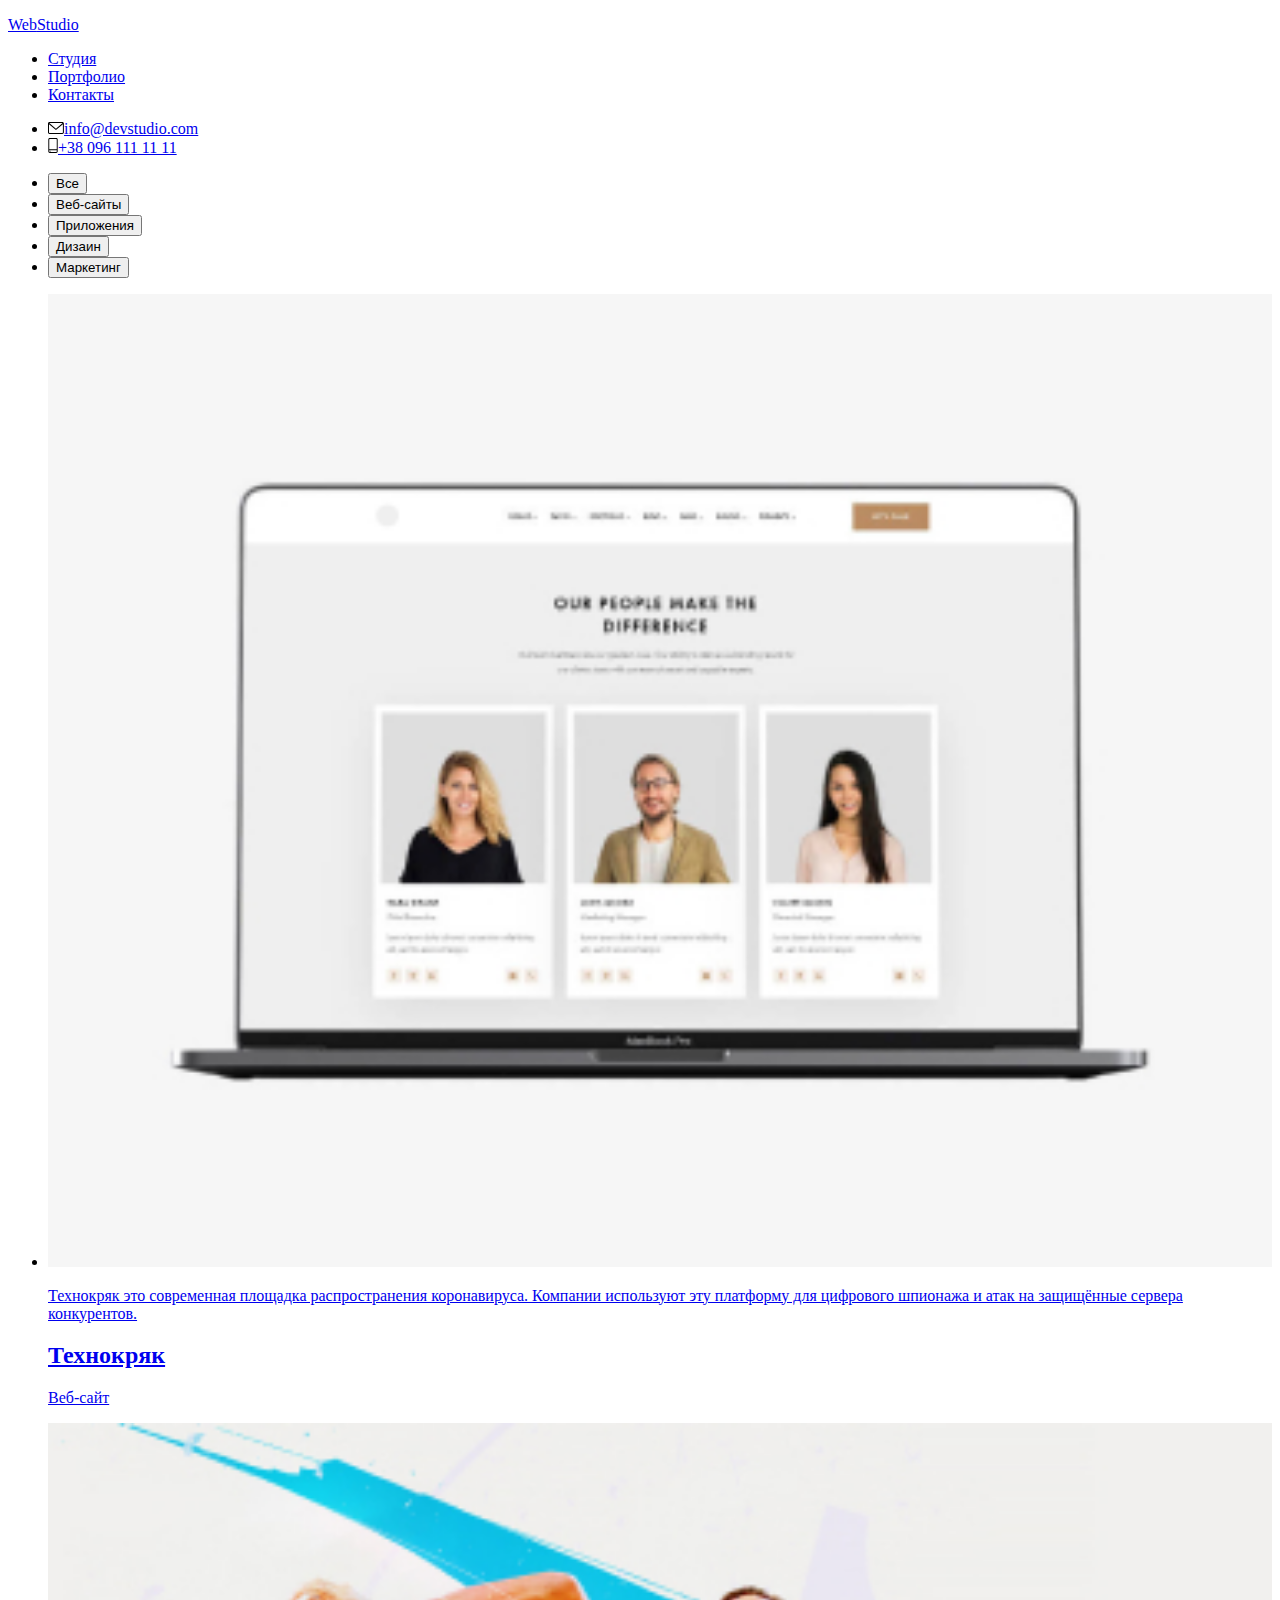
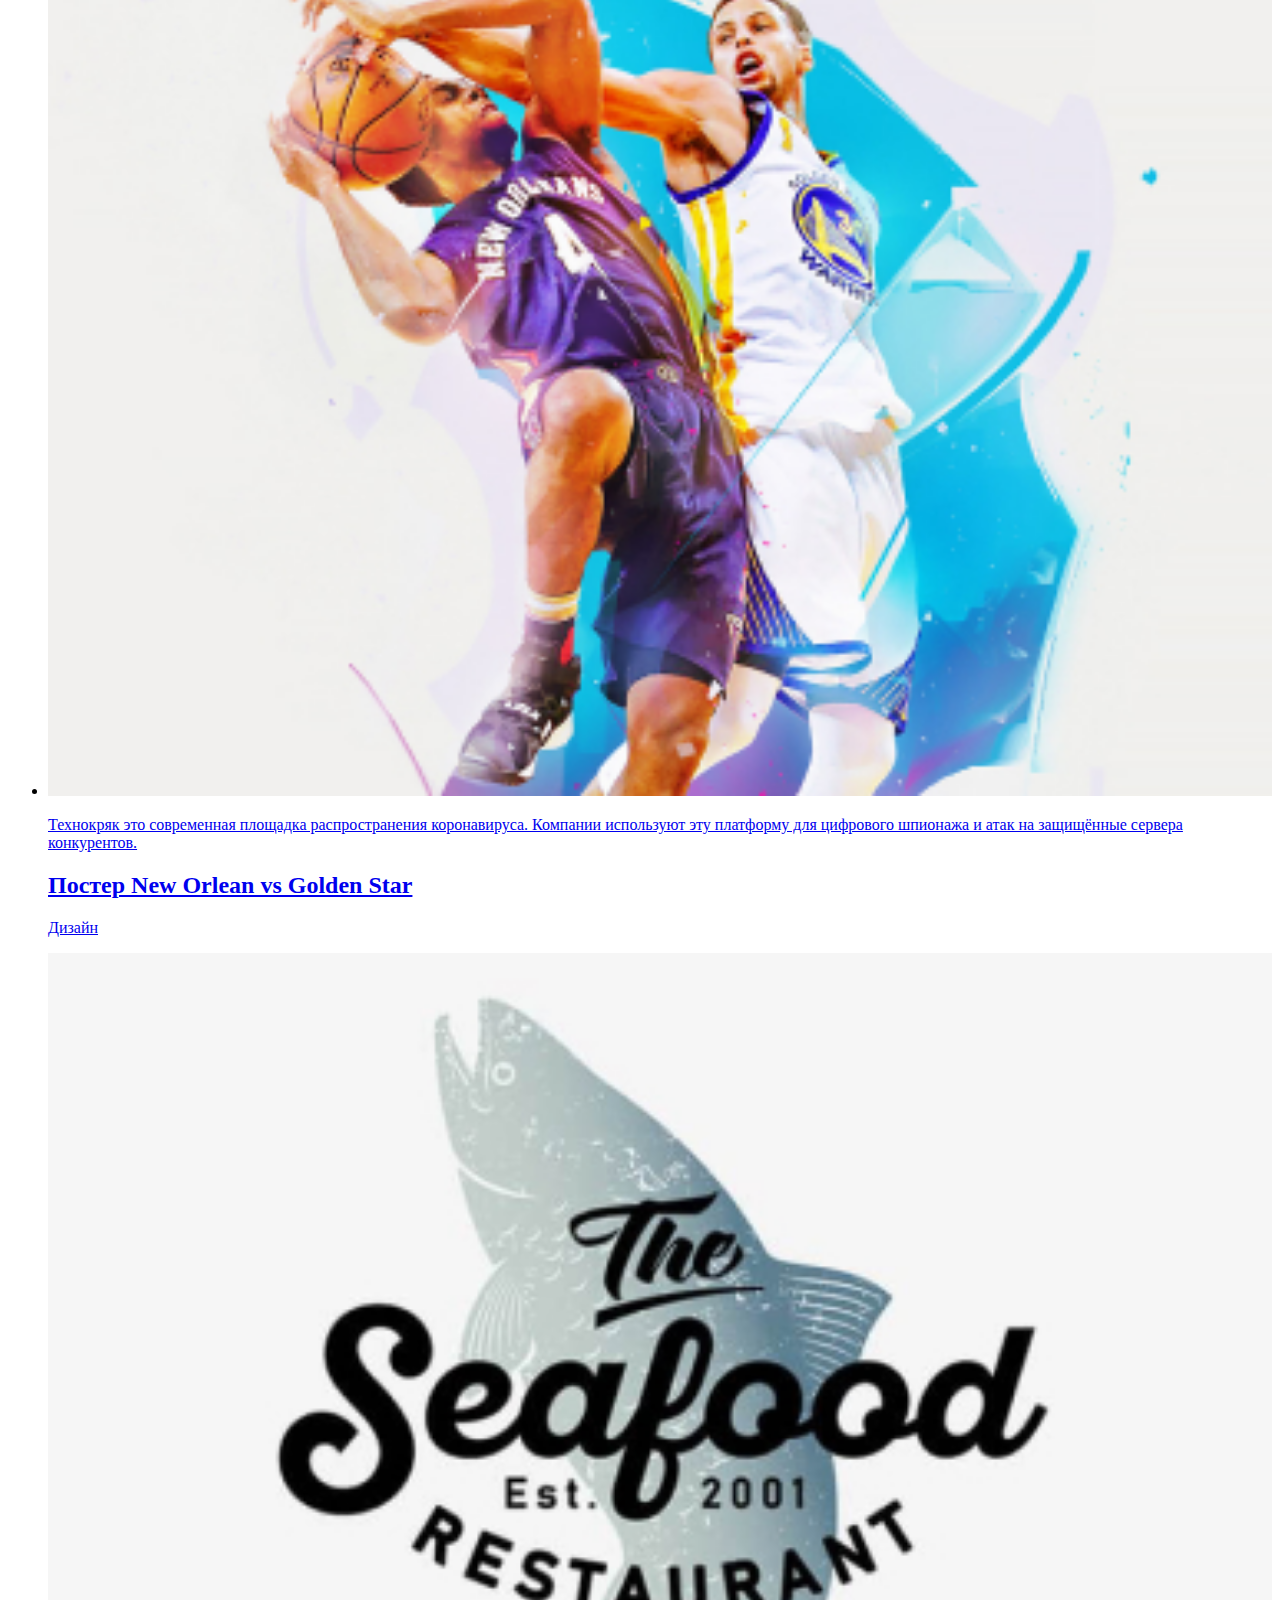
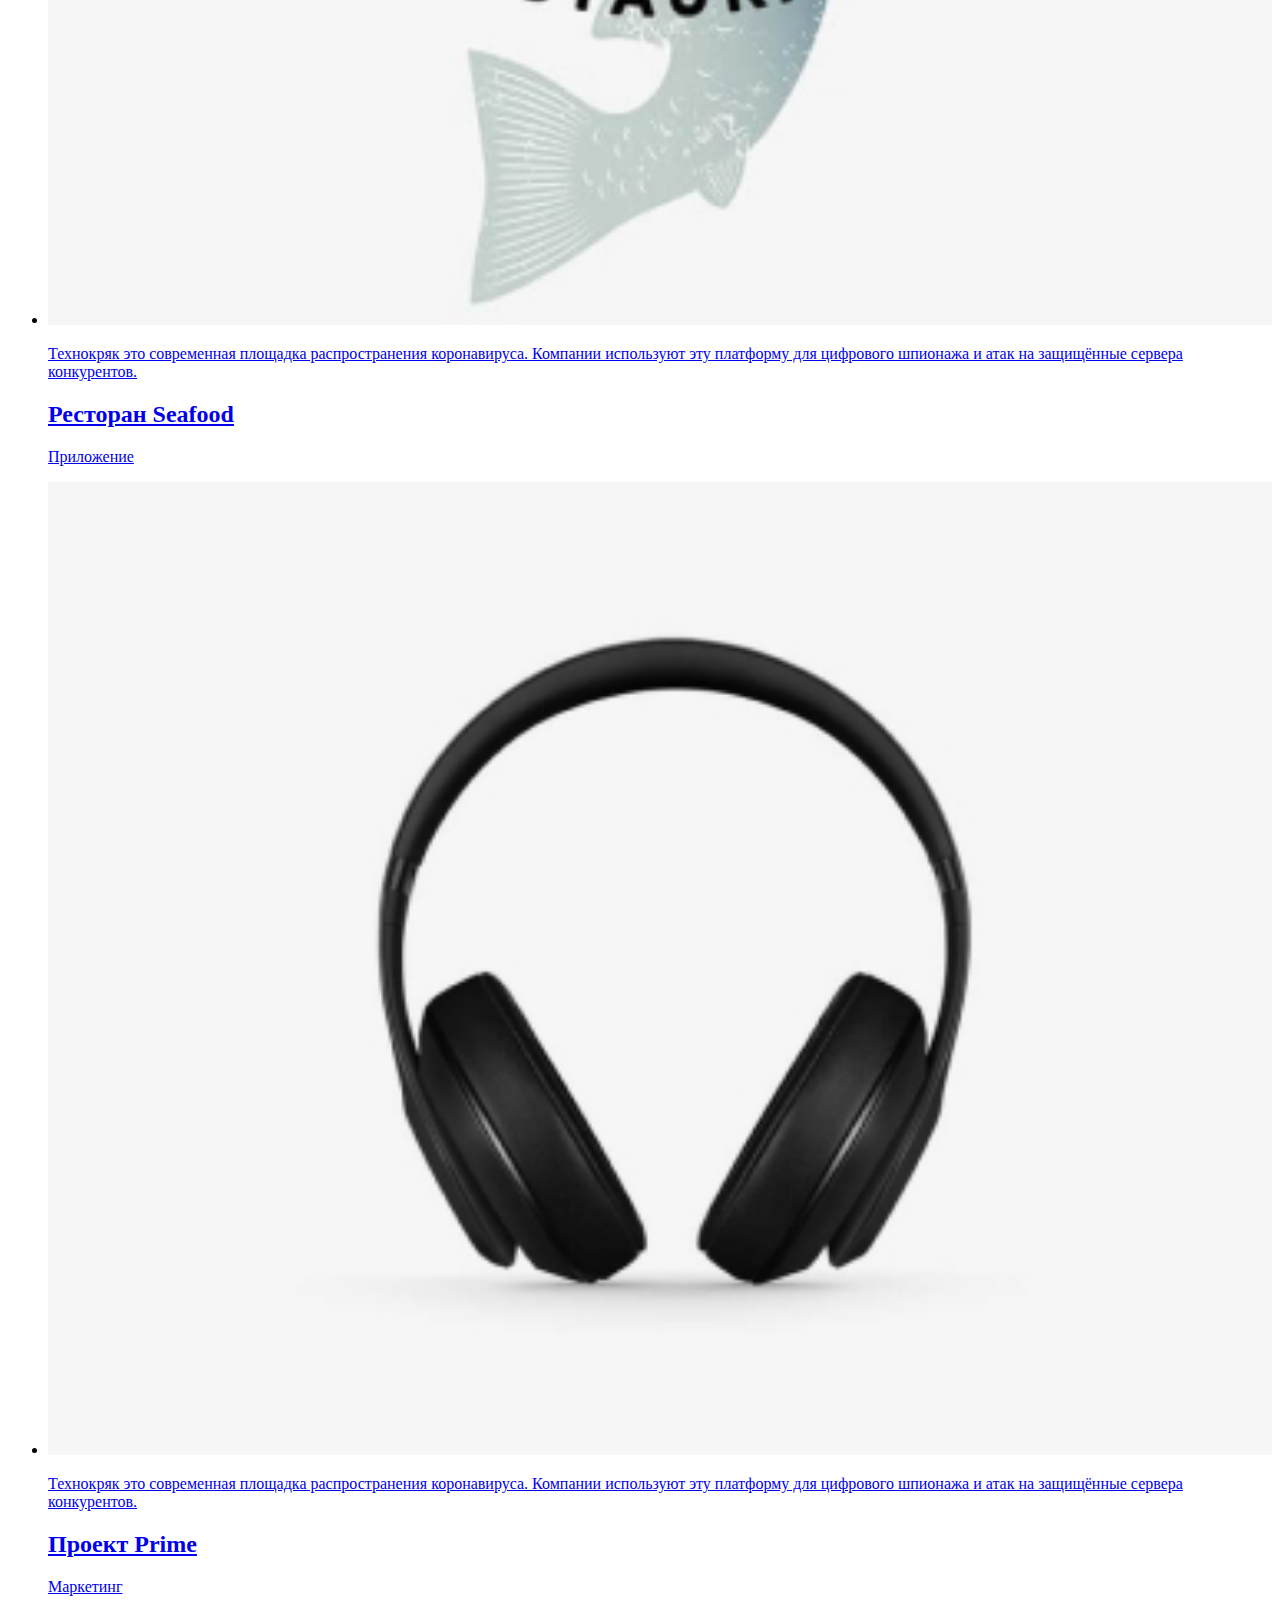
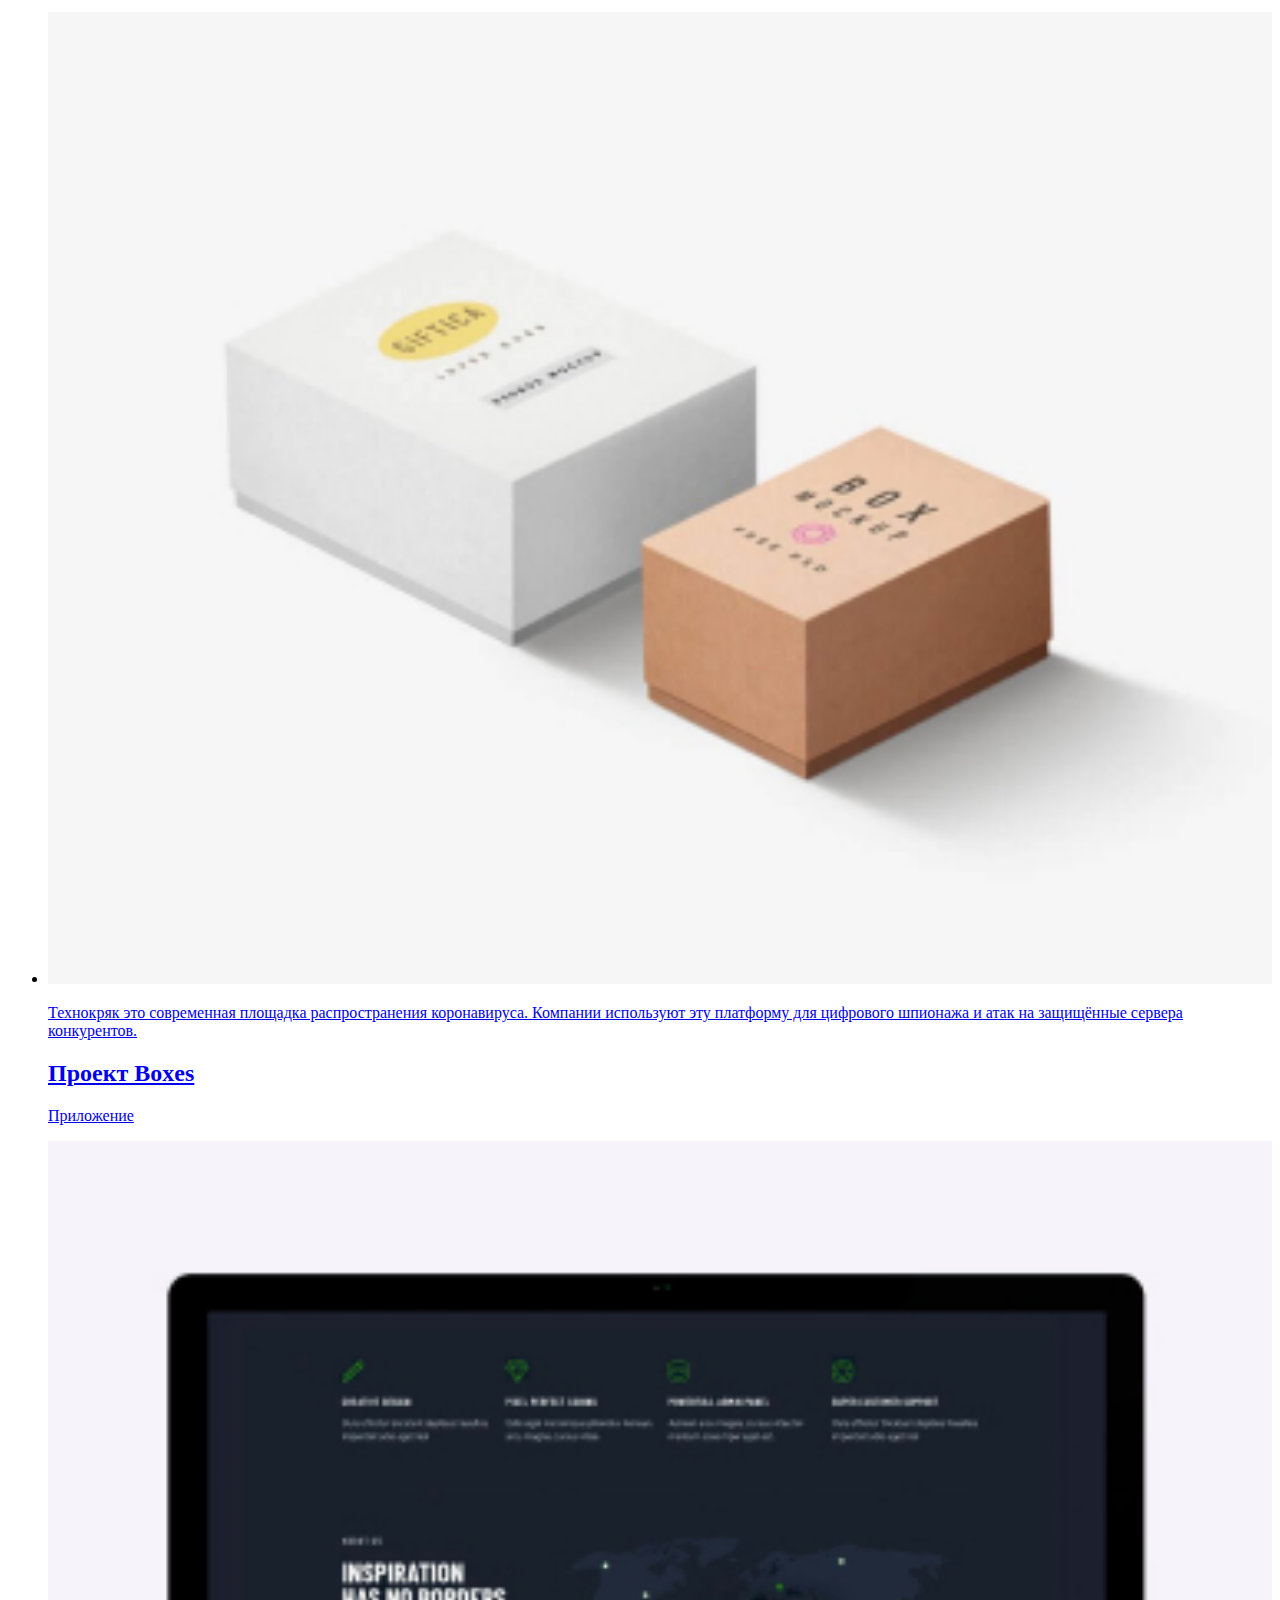
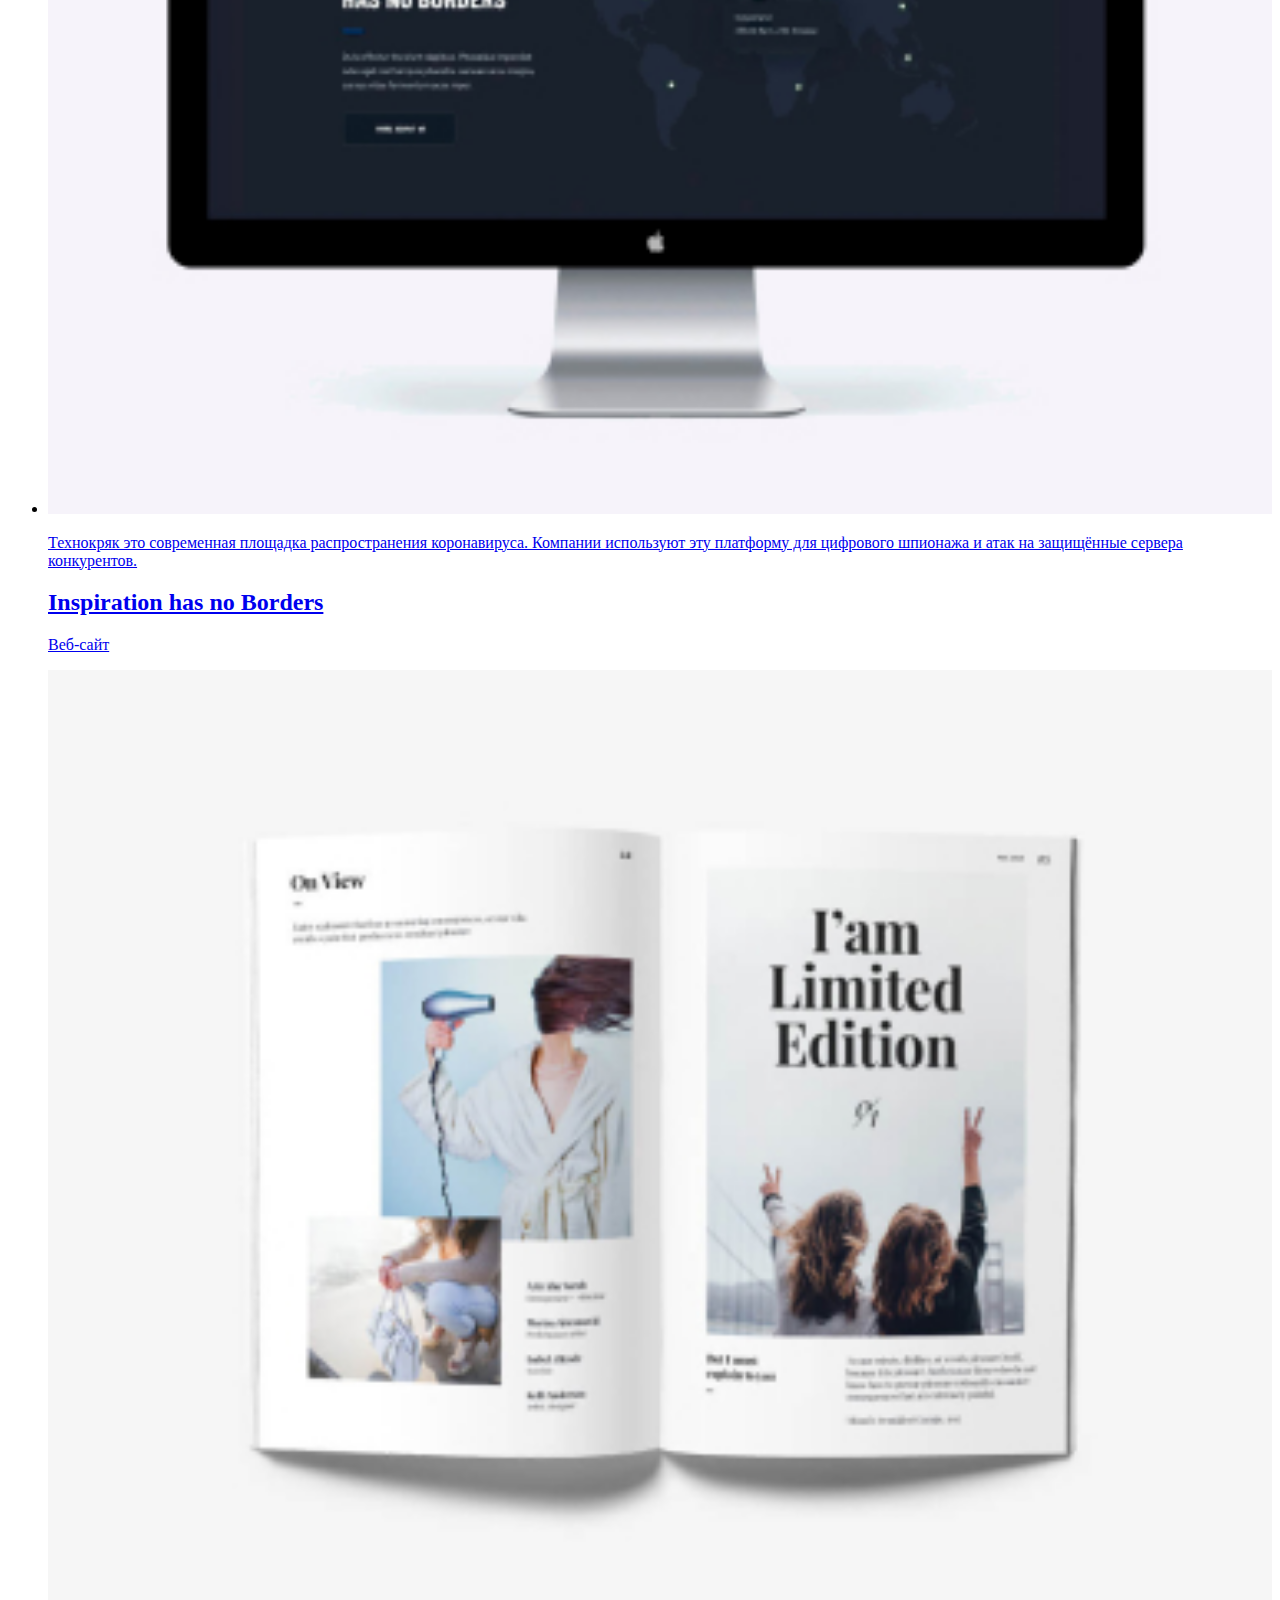
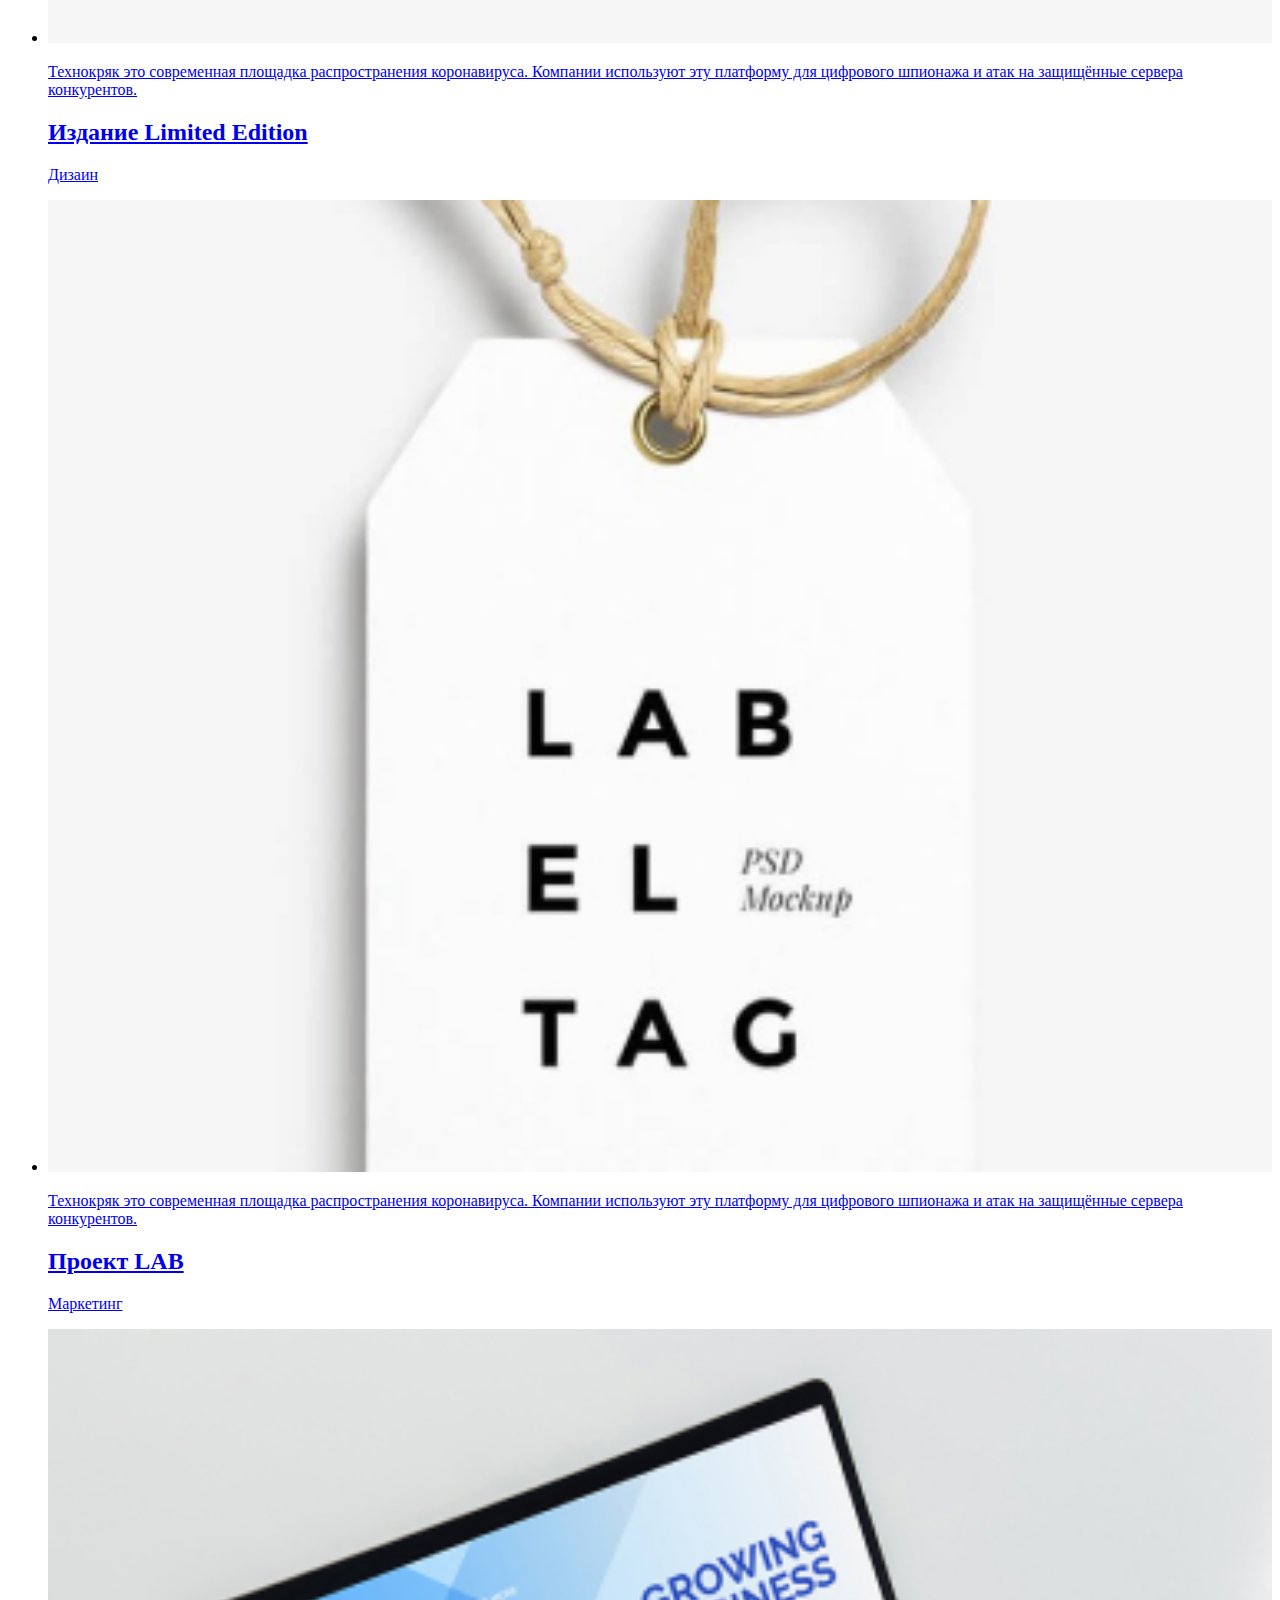
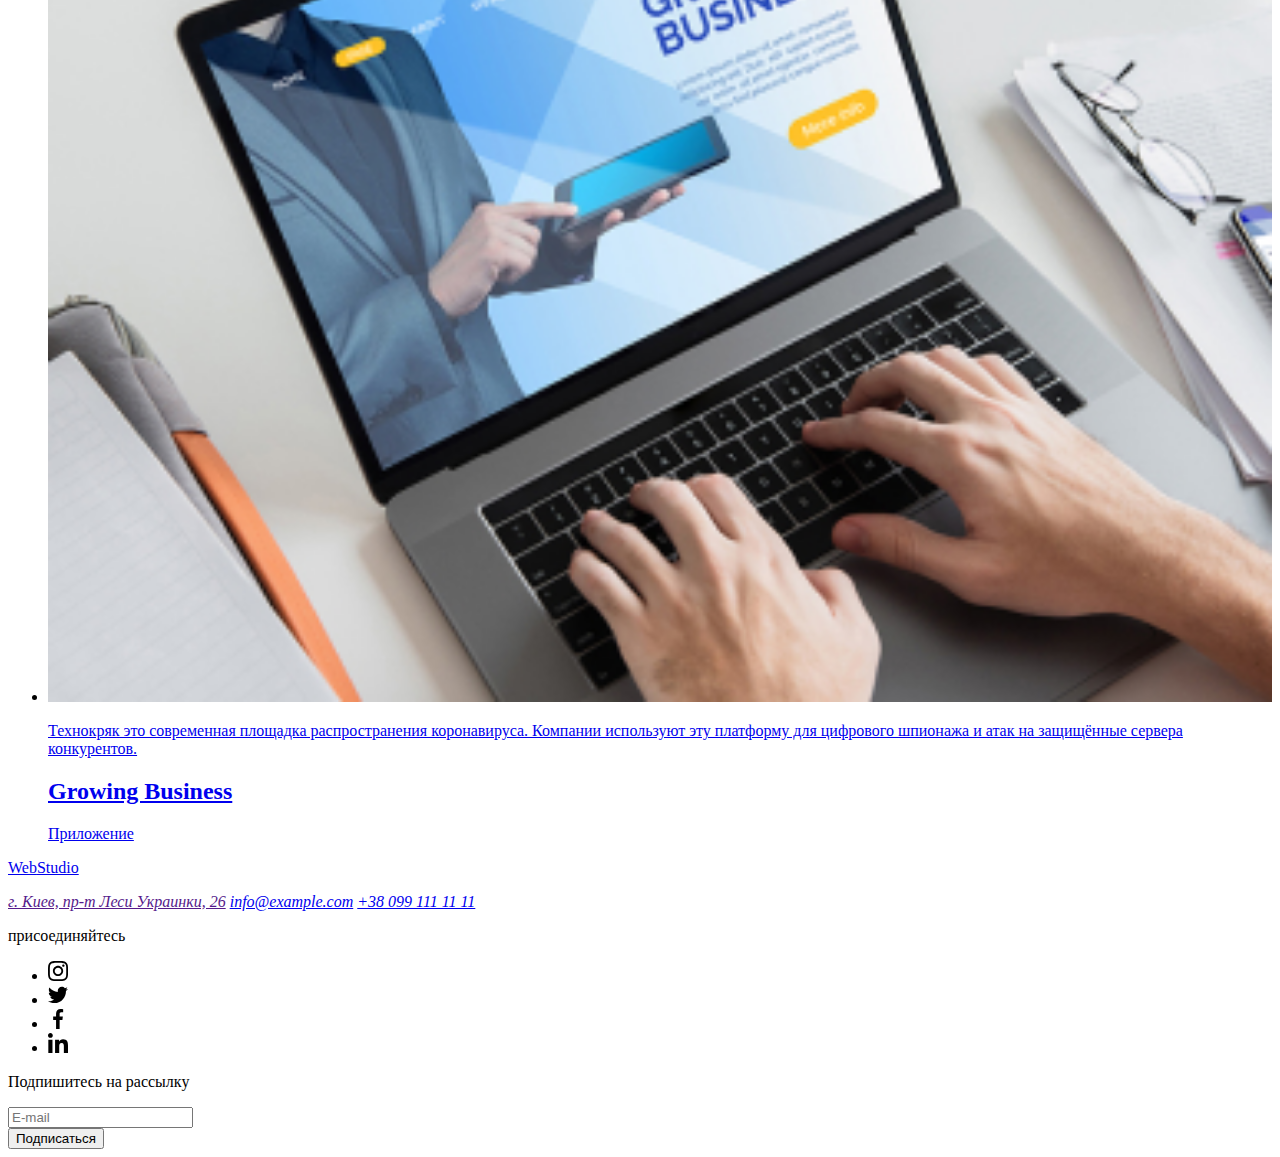
==== portfolio.html @ 93e3084a "копирую все файлы в дз7" ====
<!DOCTYPE html>
<html lang="ru">
  <head>
    <meta charset="UTF-8" />
    <meta name="viewport" content="width=device-width, initial-scale=1.0" />
    <title>Портфолио</title>
    <link rel="stylesheet" href="./css/portfoliostyles.css" />
    <link rel="stylesheet" href="./css/normalize.css" />
    <link
      href="https://fonts.googleapis.com/css2?family=Raleway:wght@400;700&family=Roboto:wght@400;500;700&display=swap"
      rel="stylesheet"
    />
  </head>
  <body>
    <!--Шапка сайта-->
    <header class="container-heder">
      <div class="main-nav">
        <nav class="nav">
          <p>
            <a href="/index.html" class="logo"><span class="logo-part">Web</span>Studio</a>
          </p>
          <ul class="menu-items flex-nav">
            <li><a href="index.html" class="menu-link">Студия</a></li>
            <li><a href="portfolio.html" class="menu-link active-link">Портфолио</a></li>
            <li><a href="#" class="menu-link">Контакты</a></li>
          </ul>
        </nav>
        <ul class="menu-items">
          <li>
            <a class="menu-item " href="mailto:info@devstudio.com"
           >
           <svg class="icon-mail"  width="16" height="12">
             <use href="./images/дз4/sprite.svg#icon-envelope"></use>
           </svg>info@devstudio.com
           </a>
         
       </li>
       <li>
         <a class="menu-item" href="tel:+380961111111">
           <svg class="icon-smartphone"  width="10" height="15">
             <use href="./images/дз4/sprite.svg#icon-smartphone"></use>
           </svg>+38 096 111 11 11
         </a>
       </li>

        </ul>
        
      </div>
      
    </header>
    <!--Портфолио-->
    <main>
      <section class="section">
<!--<h1 class="caption">Портфолио</h1>-->
        <div class="container">
             <ul class="menu-button container-filter">
                <li><button class="btn" type="button">Все</button></li>
                <li><button class="btn" type="button">Веб-сайты</button></li>
                <li><button class="btn" type="button">Приложения</button></li>
                <li><button class="btn" type="button">Дизаин</button></li>
                <li><button class="btn" type="button">Маркетинг</button></li>
                </ul>
  
          <ul class="container-list">
            <li class="container-li">
              <a href="#" class="portfolio-link">
                <div class="box-hover">          
                <img src="./images/img1.jpg" alt="фото1 специалистов" width="100%" />
                <div class="port-text">
                  <p class="text">
                  Технокряк это современная площадка распространения коронавируса.
                  Компании используют эту платформу для цифрового шпионажа и атак на
                  защищённые сервера конкурентов.
                </p>
              </div>
                </div>
              <div class="block-text">
                <h2 class="title">Технокряк</h2>
              <p class="subtitle">Веб-сайт</p>
              
              </div>
              </a>
                                        
            </li>
            <li class="container-li">
                <a href="#" class="portfolio-link">
                  <div class="box-hover">          
                  <img src="./images/img2.jpg" alt="фото2 баскетболисты" width="100%" />
                  <div class="port-text">
                    <p class="text">
                    Технокряк это современная площадка распространения коронавируса.
                    Компании используют эту платформу для цифрового шпионажа и атак на
                    защищённые сервера конкурентов.
                  </p>
                </div>
                  </div>
                <div class="block-text">
                  <h2 class="title">Постер New Orlean vs Golden Star</h2>
              <p class="subtitle">Дизайн</p>
                
                </div>
                </a>
                                          
              </li>
            
            <li class="container-li">
              <a href="#" class="portfolio-link">
                <div class="box-hover">          
                  <img src="./images/img3.jpg" alt="фото3 seafood" width="100%" />
                <div class="port-text">
                  <p class="text">
                  Технокряк это современная площадка распространения коронавируса.
                  Компании используют эту платформу для цифрового шпионажа и атак на
                  защищённые сервера конкурентов.
                </p>
              </div>
                </div>
              <div class="block-text">
                <h2 class="title">Ресторан Seafood</h2>
              <p class="subtitle">Приложение</p>
              
              </div>
              </a>
                                        
            </li>
             <li class="container-li">
                <a href="#" class="portfolio-link">
                  <div class="box-hover">          
                    <img src="./images/img4.jpg" alt="фото4 наушники" width="100%" />
                  <div class="port-text">
                    <p class="text">
                    Технокряк это современная площадка распространения коронавируса.
                    Компании используют эту платформу для цифрового шпионажа и атак на
                    защищённые сервера конкурентов.
                  </p>
                </div>
                  </div>
                <div class="block-text">
                  <h2 class="title">Проект Prime</h2>
                  <p class="subtitle">Маркетинг</p>
                
                </div>
                </a>
               </li>

            <li class="container-li">
              <a href="#" class="portfolio-link">
                <div class="box-hover">          
                  <img src="./images/img5.jpg" alt="фото5 две коробки" width="100%" />
                <div class="port-text">
                  <p class="text">
                  Технокряк это современная площадка распространения коронавируса.
                  Компании используют эту платформу для цифрового шпионажа и атак на
                  защищённые сервера конкурентов.
                </p>
              </div>
                </div>
              <div class="block-text">
                <h2 class="title">Проект Boxes</h2>
              <p class="subtitle">Приложение</p>
              </div>
              </a>                                       
            </li>
             <li class="container-li">
                <a href="#" class="portfolio-link">
                  <div class="box-hover">          
                    <img src="./images/img6.jpg" alt="фото6 открыт сайт на мониторе" width="100%" />
                  <div class="port-text">
                    <p class="text">
                    Технокряк это современная площадка распространения коронавируса.
                    Компании используют эту платформу для цифрового шпионажа и атак на
                    защищённые сервера конкурентов.
                  </p>
                </div>
                  </div>
                <div class="block-text">
                <h2 class="title">Inspiration has no Borders</h2>
                <p class="subtitle">Веб-сайт</p>
                </div>
                </a>
               </li>
               <li class="container-li">
              <a href="#" class="portfolio-link">
                <div class="box-hover">          
                  <img src="./images/img7.jpg" alt="журнал Limited Edition" width="100%" />
                <div class="port-text">
                  <p class="text">
                  Технокряк это современная площадка распространения коронавируса.
                  Компании используют эту платформу для цифрового шпионажа и атак на
                  защищённые сервера конкурентов.
                </p>
              </div>
                </div>
              <div class="block-text">
                <h2 class="title">Издание Limited Edition</h2>
                <p class="subtitle">Дизаин</p>
              </div>
              </a>
             </li>
                   
            <li class="container-li">
              <a href="#" class="portfolio-link">
                <div class="box-hover">          
                  <img src="./images/img8.jpg" alt="реклама" width="100%" />
                <div class="port-text">
                  <p class="text">
                  Технокряк это современная площадка распространения коронавируса.
                  Компании используют эту платформу для цифрового шпионажа и атак на
                  защищённые сервера конкурентов.
                </p>
              </div>
                </div>
              <div class="block-text">
                <h2 class="title">Проект LAB</h2>
              <p class="subtitle">Маркетинг</p>
              </div>
              </a>
             </li>
             <li class="container-li">
              <a href="#" class="portfolio-link">
                <div class="box-hover">          
                  <img src="./images/img9.jpg" alt="открыт ноутбук" width="100%" />
                <div class="port-text">
                  <p class="text">
                  Технокряк это современная площадка распространения коронавируса.
                  Компании используют эту платформу для цифрового шпионажа и атак на
                  защищённые сервера конкурентов.
                </p>
              </div>
                </div>
              <div class="block-text">
                <h2 class="title">Growing Business</h2>
              <p class="subtitle">Приложение</p>
              </div>
              </a>
             </li>
             
          </ul>
        
        </div>
      </section>
            
    </main>
    <!--Подвал-->
    <footer class="footer">
      <div class="container">
            <div class="footer-blok">
              <p>
                <a href="/index.html" class="logo-footer"><span class="logo-footerpart">Web</span>Studio</a></p>
              <address class="address">
               
                  <a href=""class="contacts">г. Киев, пр-т Леси Украинки, 26</a>
                  <a class="contacts-item" href="mailto:info@example.com">info@example.com</a>
                  <a class="contacts-item" href="tel:+380991111111">+38 099 111 11 11</a>
               
              </address>
            </div>
            <div class="footer-blok">
              <p class="heder-social">присоединяйтесь</p>
              <ul class="footer-social block-padding">
                <li class="link-items">
                  <a href="#" class="soc-footer">
                    <svg class="icon-soc-footer"  width="20" height="20" >
                      <use href="./images/дз4/sprite.svg#icon-instagram"></use>
                    </svg>
                  </a>
                </li>
                <li class="link-items">
                  <a href="#" class="soc-footer">
                    <svg class="icon-soc-footer"  width="20" height="20" >
                      <use href="./images/дз4/sprite.svg#icon-tvitter"></use>
                    </svg>
                  </a>
                </li>
                <li class="link-items">
                  <a href="" class="soc-footer">
                    <svg class="icon-soc-footer"  width="20" height="20" >
                      <use href="./images/дз4/sprite.svg#icon-facebook"></use>
                    </svg>
                  </a>
                </li>
                <li class="link-items">
                  <a href="" class="soc-footer">
                    <svg class="icon-soc-footer"  width="20" height="20" >
                      <use href="./images/дз4/sprite.svg#icon-linkedin"></use>
                    </svg>
                  </a>
                </li>
              </ul>
            </div>
            <div class="footer-blok">
              <p class="aside">Подпишитесь на рассылку</p>   
              <form class="button-form" >                
                <div class="form-field-footer">
                  <label class="label-footer" for="mail"></label>                
                  <input class="input-footer" name="mail" placeholder="E-mail" id="mail" type="email">                                  
                </div>
                <button class="button fly">Подписаться</button>
                </form>
    
          </div>
      </div>   
    </footer>
  </body>
</html>
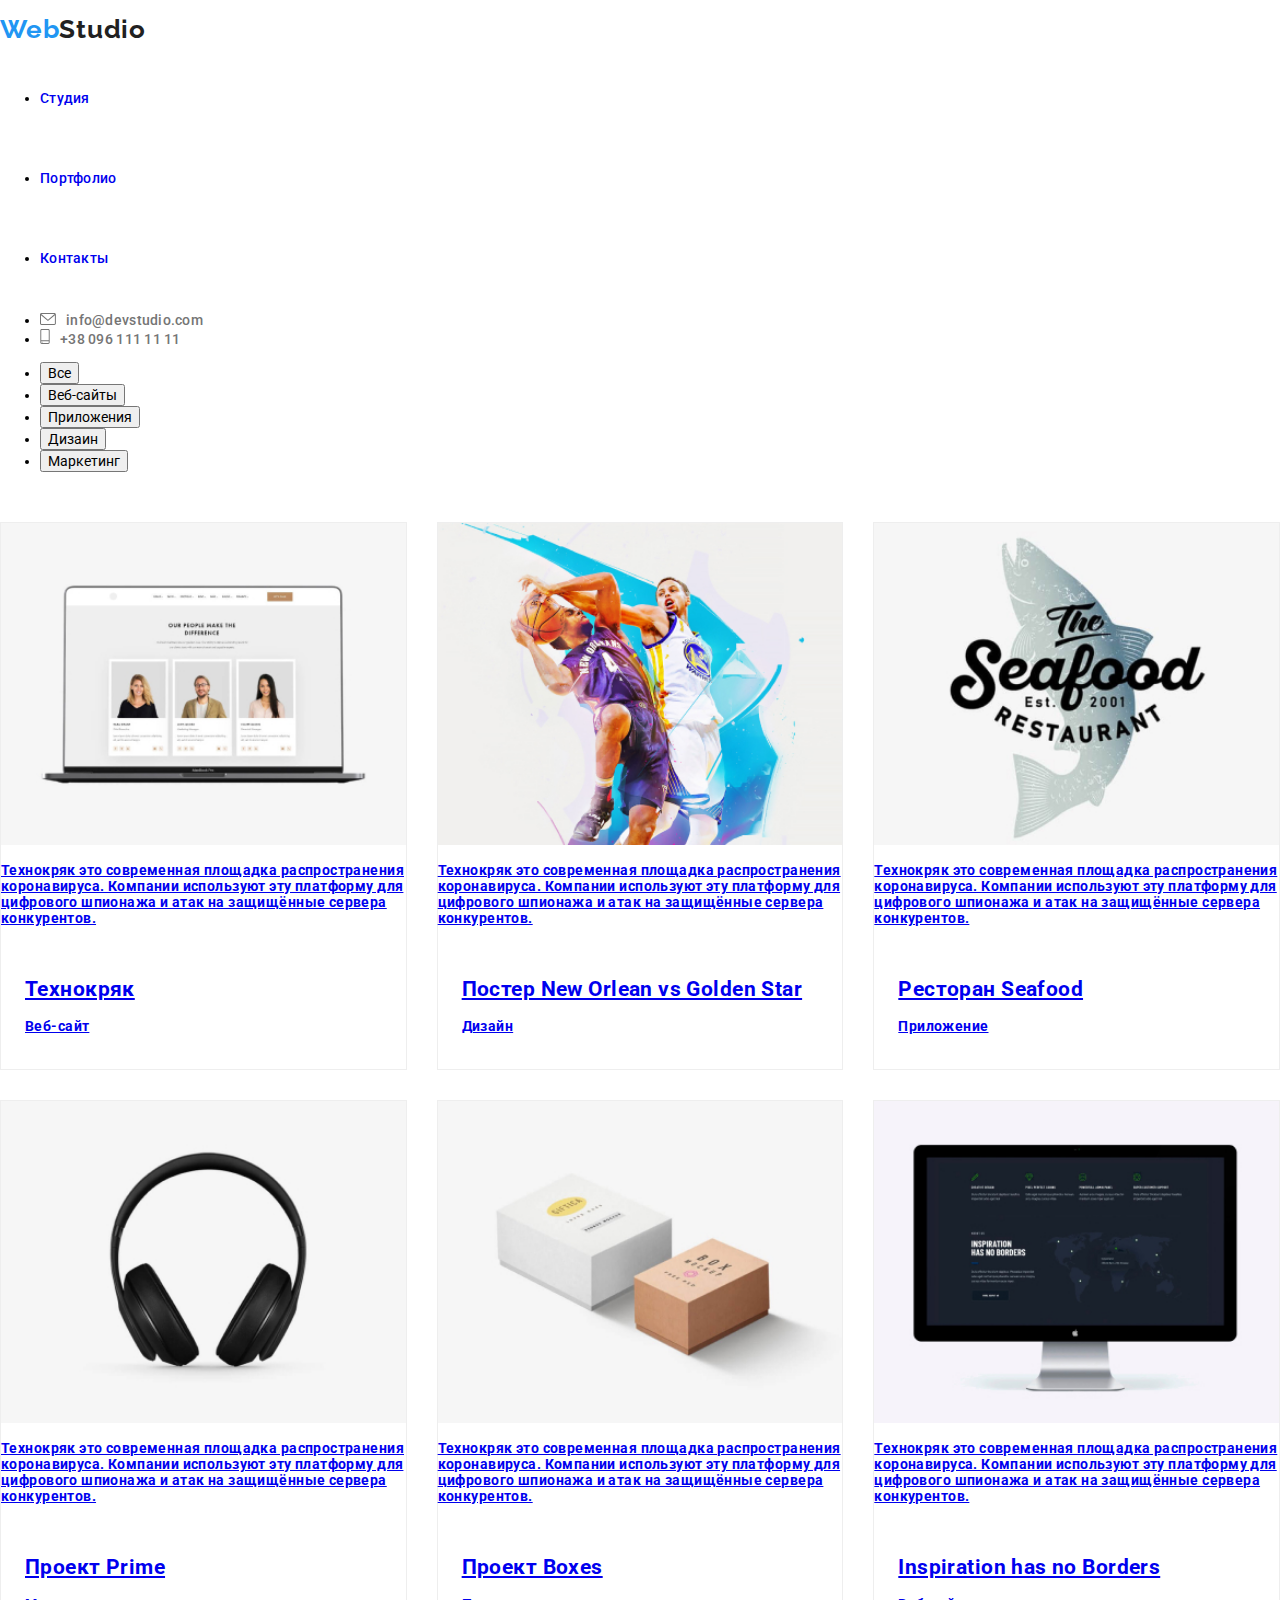
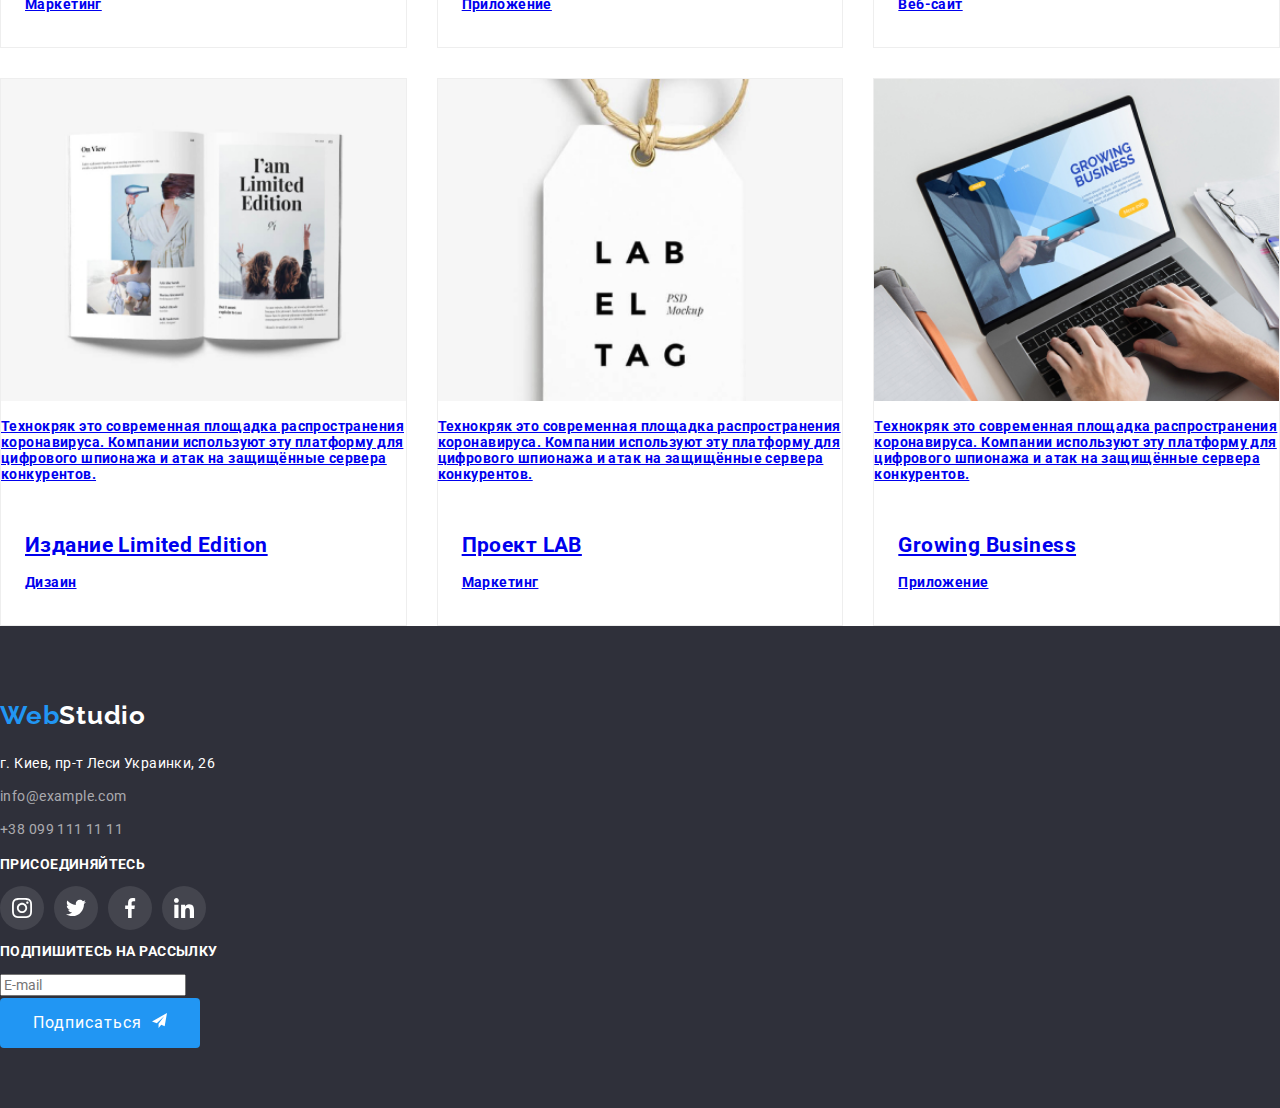
==== commit 7cefdfe6: "sass web" ====
--- a/portfolio.html
+++ b/portfolio.html
@@ -4,7 +4,7 @@
     <meta charset="UTF-8" />
     <meta name="viewport" content="width=device-width, initial-scale=1.0" />
     <title>Портфолио</title>
-    <link rel="stylesheet" href="./css/portfoliostyles.css" />
+    <link rel="stylesheet" href="./css/portfolio.min.css" />
     <link rel="stylesheet" href="./css/normalize.css" />
     <link
       href="https://fonts.googleapis.com/css2?family=Raleway:wght@400;700&family=Roboto:wght@400;500;700&display=swap"
--- a/css/portfolio.min.css
+++ b/css/portfolio.min.css
@@ -0,0 +1,2 @@
+/*! normalize.css v8.0.1 | MIT License | github.com/necolas/normalize.css */html{line-height:1.15;-webkit-text-size-adjust:100%}body{margin:0}main{display:block}h1{font-size:2em;margin:0.67em 0}hr{-webkit-box-sizing:content-box;box-sizing:content-box;height:0;overflow:visible}pre{font-family:monospace, monospace;font-size:1em}a{background-color:transparent}abbr[title]{border-bottom:none;text-decoration:underline;-webkit-text-decoration:underline dotted;text-decoration:underline dotted}b,strong{font-weight:bolder}code,kbd,samp{font-family:monospace, monospace;font-size:1em}small{font-size:80%}sub,sup{font-size:75%;line-height:0;position:relative;vertical-align:baseline}sub{bottom:-0.25em}sup{top:-0.5em}img{border-style:none}button,input,optgroup,select,textarea{font-family:inherit;font-size:100%;line-height:1.15;margin:0}button,input{overflow:visible}button,select{text-transform:none}button,[type="button"],[type="reset"],[type="submit"]{-webkit-appearance:button}button::-moz-focus-inner,[type="button"]::-moz-focus-inner,[type="reset"]::-moz-focus-inner,[type="submit"]::-moz-focus-inner{border-style:none;padding:0}button:-moz-focusring,[type="button"]:-moz-focusring,[type="reset"]:-moz-focusring,[type="submit"]:-moz-focusring{outline:1px dotted ButtonText}fieldset{padding:0.35em 0.75em 0.625em}legend{-webkit-box-sizing:border-box;box-sizing:border-box;color:inherit;display:table;max-width:100%;padding:0;white-space:normal}progress{vertical-align:baseline}textarea{overflow:auto}[type="checkbox"],[type="radio"]{-webkit-box-sizing:border-box;box-sizing:border-box;padding:0}[type="number"]::-webkit-inner-spin-button,[type="number"]::-webkit-outer-spin-button{height:auto}[type="search"]{-webkit-appearance:textfield;outline-offset:-2px}[type="search"]::-webkit-search-decoration{-webkit-appearance:none}::-webkit-file-upload-button{-webkit-appearance:button;font:inherit}details{display:block}summary{display:list-item}template{display:none}[hidden]{display:none}html{-webkit-box-sizing:border-box;box-sizing:border-box}*,*::before,*::after{-webkit-box-sizing:inherit;box-sizing:inherit}body{font-family:"Roboto", sans-serif;font-style:normal;font-weight:bold;font-size:14px;line-height:1.14;letter-spacing:0.03em;background:#fff}.conteiner{width:1200px;padding:0 15px;margin:0 auto}.logo{font-family:"Raleway", sans-serif;font-style:normal;font-weight:bold;font-size:26px;line-height:1.19;letter-spacing:0.03em;text-decoration:none;color:#212121;padding-top:25px;padding-bottom:25px}.logo-part{color:#2196f3}.site-nav{display:-webkit-box;display:-ms-flexbox;display:flex;-webkit-box-align:center;-ms-flex-align:center;align-items:center;margin-right:auto;letter-spacing:0.02em}.conteiner-a{width:1200px;padding:0 15px;margin:0 auto}.flexbox{display:-webkit-box;display:-ms-flexbox;display:flex}.menu-link{font-style:normal;font-weight:500;font-size:14px;line-height:1.14;letter-spacing:0.02em;text-decoration:none;position:relative;display:block;padding-top:32px;padding-bottom:32px;-webkit-transition:color 250ms cubic-bezier(0.4, 0, 0.2, 1);transition:color 250ms cubic-bezier(0.4, 0, 0.2, 1)}.menu-link:focus,.menu-link:hover{color:#2196f3;fill:#2196f3}.menu-link:focus,.menu-link:hover{color:#2196f3}.menu-list{list-style:none;display:-webkit-box;display:-ms-flexbox;display:flex;margin-top:0px;margin-bottom:0px}.menu-list li{margin-right:50px}.menu-contact{list-style:none;-webkit-box-align:center;-ms-flex-align:center;align-items:center;text-decoration:none;display:-webkit-box;display:-ms-flexbox;display:flex;margin-top:0px;margin-bottom:0px}.menu-contact li{padding-top:30px;padding-bottom:30px;margin-right:30px}.menu-item{font-style:normal;text-decoration:none;font-weight:500;font-size:14px;line-height:1.14px;letter-spacing:0.02em;color:#757575;-webkit-transition-duration:250ms;transition-duration:250ms;-webkit-transition-timing-function:cubic-bezier(0.4, 0, 0.2, 1);transition-timing-function:cubic-bezier(0.4, 0, 0.2, 1)}.menu-contact li:nth-child(2n+0){margin-right:0}.menu-item{color:#757575;fill:#757575}.menu-item:focus,.menu-item:hover{color:#2196f3;fill:#2196f3}.icon-mail{margin-right:10px;width:16px;height:12px;fill:currentColor}.icon-smartphone{margin-right:10px;width:10px;height:15px;fill:currentColor}.block-text{padding-left:24px;padding-right:24px;padding-bottom:20px;padding-top:20px}.container-li{margin-bottom:30px;border:1px solid #EEEEEE}.container-li:hover{-webkit-box-shadow:0px 1px 1px rgba(0,0,0,0.12),0px 4px 4px rgba(0,0,0,0.06),1px 4px 6px rgba(0,0,0,0.16);box-shadow:0px 1px 1px rgba(0,0,0,0.12),0px 4px 4px rgba(0,0,0,0.06),1px 4px 6px rgba(0,0,0,0.16)}.container-li:focus{-webkit-box-shadow:0px 1px 1px rgba(0,0,0,0.12),0px 4px 4px rgba(0,0,0,0.06),1px 4px 6px rgba(0,0,0,0.16);box-shadow:0px 1px 1px rgba(0,0,0,0.12),0px 4px 4px rgba(0,0,0,0.06),1px 4px 6px rgba(0,0,0,0.16)}.img{display:block;max-width:100%;height:auto}.container-list{display:-webkit-box;display:-ms-flexbox;display:flex;-ms-flex-wrap:wrap;flex-wrap:wrap;margin:0;padding:0;margin-top:50px}.container-li{display:block;margin-right:30px;width:calc((100% - 60px) / 3)}.container-li:nth-last-child(-n+3){margin-bottom:0}.container-li:nth-child(3n+0){margin-right:0}.footer{font-family:"Roboto", sans-serif;font-style:normal;font-weight:normal;font-size:14px;line-height:1.71;letter-spacing:0.03em;background:#2f303a;background-size:cover;background-repeat:no-repeat;background-position:center;margin-left:auto;margin-right:auto;padding-top:60px;padding-bottom:60px}.logo-footer{font-family:"Raleway", sans-serif;font-style:normal;font-weight:bold;font-size:26px;line-height:1.19;letter-spacing:0.03em;text-decoration:none;color:#fff}.logo-footerpart{color:#2196f3}.footer-block>a.logo{display:inline-block;margin-top:60px;margin-left:0}.address{margin-top:20px;list-style:none;color:#fff;list-style:none;padding:0}.block-padding{padding-left:0;padding-right:0}.address .contacts{color:#fff;list-style:none;padding:0}.contacts{font-style:normal;color:#fff;text-decoration:none}.contacts-item{display:block;text-decoration:none;font-style:normal;list-style:none;color:rgba(255,255,255,0.6);margin-top:9px}.footer>.conteiner{display:-webkit-box;display:-ms-flexbox;display:flex;-webkit-box-pack:justify;-ms-flex-pack:justify;justify-content:space-between}.footer-block>.heder-social{display:-webkit-box;display:-ms-flexbox;display:flex;-webkit-box-pack:space-evenly;-ms-flex-pack:space-evenly;justify-content:space-evenly;text-transform:uppercase;font-size:14px}.footer-social{display:-webkit-box;display:-ms-flexbox;display:flex;list-style:none}.link-items:not(:last-child){margin-right:10px}.heder-social{font-family:Roboto;font-style:normal;font-weight:bold;font-size:14px;line-height:16px;letter-spacing:0.03em;text-transform:uppercase;color:#fff}.soc-footer{-webkit-box-pack:center;-ms-flex-pack:center;justify-content:center;-webkit-box-align:center;-ms-flex-align:center;align-items:center;display:-webkit-box;display:-ms-flexbox;display:flex;width:44px;height:44px;background-color:rgba(255,255,255,0.1);fill:#ffffff;border-radius:50%}.soc-footer:hover,.soc-footer:focus{background-color:#2196f3;-webkit-transition-duration:250ms;transition-duration:250ms;-webkit-transition-timing-function:cubic-bezier(0.4, 0, 0.2, 1);transition-timing-function:cubic-bezier(0.4, 0, 0.2, 1)}.aside{font-weight:bold;line-height:1.14;text-transform:uppercase;color:#fff}.button{font-size:16px;line-height:1.87;-webkit-box-align:center;-ms-flex-align:center;align-items:center;text-align:center;display:inline-block;letter-spacing:0.06em;color:#fff;background:#2196f3;width:200px;height:50px;border:transparent;border-radius:4px;padding:10px 32px}.button:focus,.button:hover{background:#2196f3;color:#f5f4fa}.fly::after{display:inline-block;content:"";width:15px;height:15px;margin-left:10px;background-image:url(../images/дз4/fly.svg);background-size:contain;background-repeat:no-repeat;background-position:right}
+/*# sourceMappingURL=portfolio.min.css.map */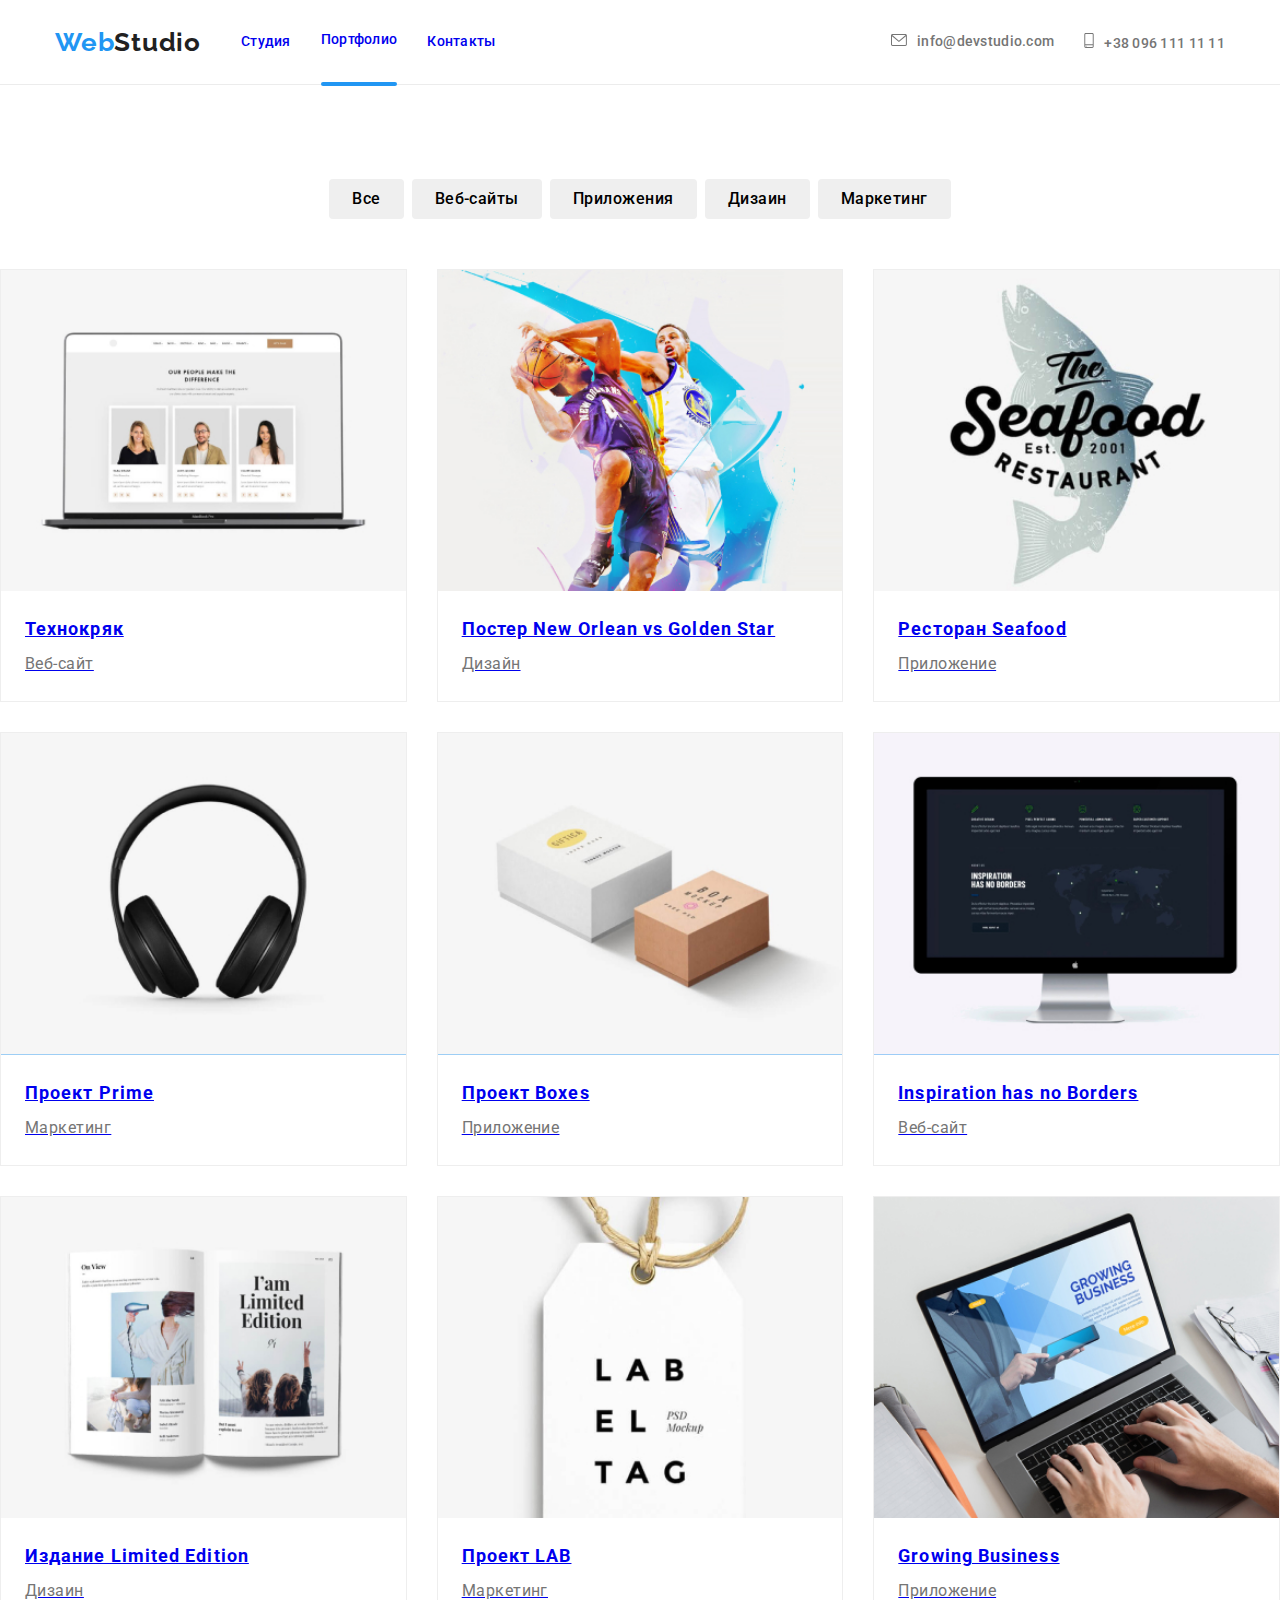
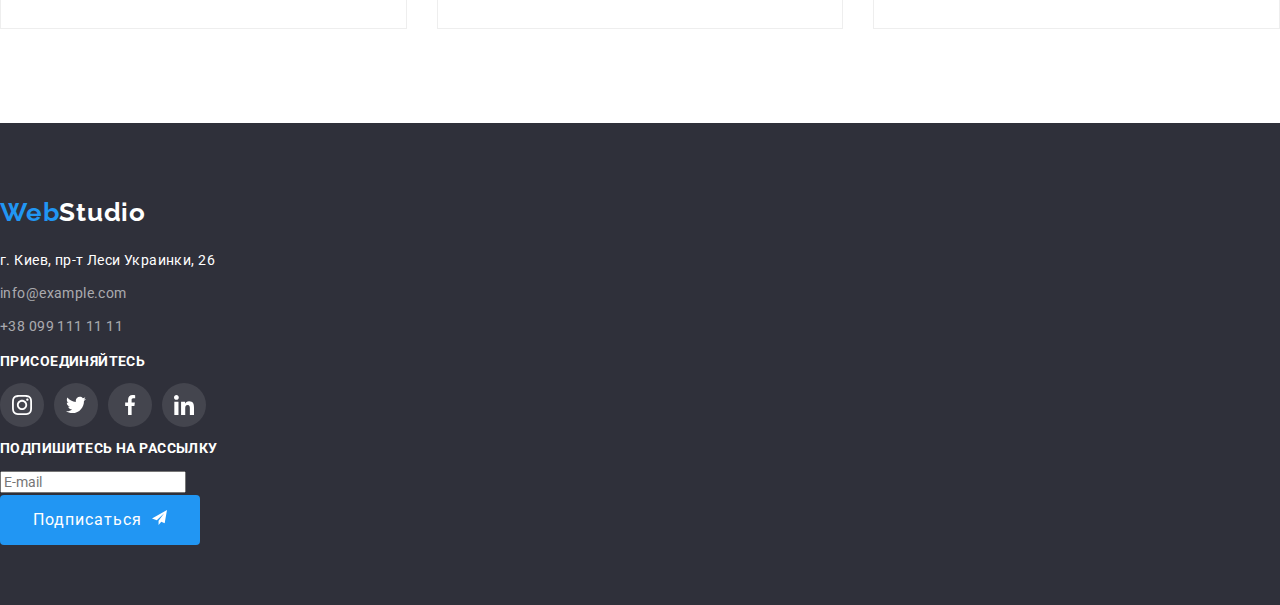
==== commit 92ad87c4: "портфолио sass в процессе" ====
--- a/portfolio.html
+++ b/portfolio.html
@@ -15,7 +15,7 @@
     <!--Шапка сайта-->
     <header class="container-heder">
       <div class="main-nav">
-        <nav class="nav">
+        <nav class="site-nav">
           <p>
             <a href="/index.html" class="logo"><span class="logo-part">Web</span>Studio</a>
           </p>
--- a/css/portfolio.min.css
+++ b/css/portfolio.min.css
@@ -1,2 +1,2 @@
-/*! normalize.css v8.0.1 | MIT License | github.com/necolas/normalize.css */html{line-height:1.15;-webkit-text-size-adjust:100%}body{margin:0}main{display:block}h1{font-size:2em;margin:0.67em 0}hr{-webkit-box-sizing:content-box;box-sizing:content-box;height:0;overflow:visible}pre{font-family:monospace, monospace;font-size:1em}a{background-color:transparent}abbr[title]{border-bottom:none;text-decoration:underline;-webkit-text-decoration:underline dotted;text-decoration:underline dotted}b,strong{font-weight:bolder}code,kbd,samp{font-family:monospace, monospace;font-size:1em}small{font-size:80%}sub,sup{font-size:75%;line-height:0;position:relative;vertical-align:baseline}sub{bottom:-0.25em}sup{top:-0.5em}img{border-style:none}button,input,optgroup,select,textarea{font-family:inherit;font-size:100%;line-height:1.15;margin:0}button,input{overflow:visible}button,select{text-transform:none}button,[type="button"],[type="reset"],[type="submit"]{-webkit-appearance:button}button::-moz-focus-inner,[type="button"]::-moz-focus-inner,[type="reset"]::-moz-focus-inner,[type="submit"]::-moz-focus-inner{border-style:none;padding:0}button:-moz-focusring,[type="button"]:-moz-focusring,[type="reset"]:-moz-focusring,[type="submit"]:-moz-focusring{outline:1px dotted ButtonText}fieldset{padding:0.35em 0.75em 0.625em}legend{-webkit-box-sizing:border-box;box-sizing:border-box;color:inherit;display:table;max-width:100%;padding:0;white-space:normal}progress{vertical-align:baseline}textarea{overflow:auto}[type="checkbox"],[type="radio"]{-webkit-box-sizing:border-box;box-sizing:border-box;padding:0}[type="number"]::-webkit-inner-spin-button,[type="number"]::-webkit-outer-spin-button{height:auto}[type="search"]{-webkit-appearance:textfield;outline-offset:-2px}[type="search"]::-webkit-search-decoration{-webkit-appearance:none}::-webkit-file-upload-button{-webkit-appearance:button;font:inherit}details{display:block}summary{display:list-item}template{display:none}[hidden]{display:none}html{-webkit-box-sizing:border-box;box-sizing:border-box}*,*::before,*::after{-webkit-box-sizing:inherit;box-sizing:inherit}body{font-family:"Roboto", sans-serif;font-style:normal;font-weight:bold;font-size:14px;line-height:1.14;letter-spacing:0.03em;background:#fff}.conteiner{width:1200px;padding:0 15px;margin:0 auto}.logo{font-family:"Raleway", sans-serif;font-style:normal;font-weight:bold;font-size:26px;line-height:1.19;letter-spacing:0.03em;text-decoration:none;color:#212121;padding-top:25px;padding-bottom:25px}.logo-part{color:#2196f3}.site-nav{display:-webkit-box;display:-ms-flexbox;display:flex;-webkit-box-align:center;-ms-flex-align:center;align-items:center;margin-right:auto;letter-spacing:0.02em}.conteiner-a{width:1200px;padding:0 15px;margin:0 auto}.flexbox{display:-webkit-box;display:-ms-flexbox;display:flex}.menu-link{font-style:normal;font-weight:500;font-size:14px;line-height:1.14;letter-spacing:0.02em;text-decoration:none;position:relative;display:block;padding-top:32px;padding-bottom:32px;-webkit-transition:color 250ms cubic-bezier(0.4, 0, 0.2, 1);transition:color 250ms cubic-bezier(0.4, 0, 0.2, 1)}.menu-link:focus,.menu-link:hover{color:#2196f3;fill:#2196f3}.menu-link:focus,.menu-link:hover{color:#2196f3}.menu-list{list-style:none;display:-webkit-box;display:-ms-flexbox;display:flex;margin-top:0px;margin-bottom:0px}.menu-list li{margin-right:50px}.menu-contact{list-style:none;-webkit-box-align:center;-ms-flex-align:center;align-items:center;text-decoration:none;display:-webkit-box;display:-ms-flexbox;display:flex;margin-top:0px;margin-bottom:0px}.menu-contact li{padding-top:30px;padding-bottom:30px;margin-right:30px}.menu-item{font-style:normal;text-decoration:none;font-weight:500;font-size:14px;line-height:1.14px;letter-spacing:0.02em;color:#757575;-webkit-transition-duration:250ms;transition-duration:250ms;-webkit-transition-timing-function:cubic-bezier(0.4, 0, 0.2, 1);transition-timing-function:cubic-bezier(0.4, 0, 0.2, 1)}.menu-contact li:nth-child(2n+0){margin-right:0}.menu-item{color:#757575;fill:#757575}.menu-item:focus,.menu-item:hover{color:#2196f3;fill:#2196f3}.icon-mail{margin-right:10px;width:16px;height:12px;fill:currentColor}.icon-smartphone{margin-right:10px;width:10px;height:15px;fill:currentColor}.block-text{padding-left:24px;padding-right:24px;padding-bottom:20px;padding-top:20px}.container-li{margin-bottom:30px;border:1px solid #EEEEEE}.container-li:hover{-webkit-box-shadow:0px 1px 1px rgba(0,0,0,0.12),0px 4px 4px rgba(0,0,0,0.06),1px 4px 6px rgba(0,0,0,0.16);box-shadow:0px 1px 1px rgba(0,0,0,0.12),0px 4px 4px rgba(0,0,0,0.06),1px 4px 6px rgba(0,0,0,0.16)}.container-li:focus{-webkit-box-shadow:0px 1px 1px rgba(0,0,0,0.12),0px 4px 4px rgba(0,0,0,0.06),1px 4px 6px rgba(0,0,0,0.16);box-shadow:0px 1px 1px rgba(0,0,0,0.12),0px 4px 4px rgba(0,0,0,0.06),1px 4px 6px rgba(0,0,0,0.16)}.img{display:block;max-width:100%;height:auto}.container-list{display:-webkit-box;display:-ms-flexbox;display:flex;-ms-flex-wrap:wrap;flex-wrap:wrap;margin:0;padding:0;margin-top:50px}.container-li{display:block;margin-right:30px;width:calc((100% - 60px) / 3)}.container-li:nth-last-child(-n+3){margin-bottom:0}.container-li:nth-child(3n+0){margin-right:0}.footer{font-family:"Roboto", sans-serif;font-style:normal;font-weight:normal;font-size:14px;line-height:1.71;letter-spacing:0.03em;background:#2f303a;background-size:cover;background-repeat:no-repeat;background-position:center;margin-left:auto;margin-right:auto;padding-top:60px;padding-bottom:60px}.logo-footer{font-family:"Raleway", sans-serif;font-style:normal;font-weight:bold;font-size:26px;line-height:1.19;letter-spacing:0.03em;text-decoration:none;color:#fff}.logo-footerpart{color:#2196f3}.footer-block>a.logo{display:inline-block;margin-top:60px;margin-left:0}.address{margin-top:20px;list-style:none;color:#fff;list-style:none;padding:0}.block-padding{padding-left:0;padding-right:0}.address .contacts{color:#fff;list-style:none;padding:0}.contacts{font-style:normal;color:#fff;text-decoration:none}.contacts-item{display:block;text-decoration:none;font-style:normal;list-style:none;color:rgba(255,255,255,0.6);margin-top:9px}.footer>.conteiner{display:-webkit-box;display:-ms-flexbox;display:flex;-webkit-box-pack:justify;-ms-flex-pack:justify;justify-content:space-between}.footer-block>.heder-social{display:-webkit-box;display:-ms-flexbox;display:flex;-webkit-box-pack:space-evenly;-ms-flex-pack:space-evenly;justify-content:space-evenly;text-transform:uppercase;font-size:14px}.footer-social{display:-webkit-box;display:-ms-flexbox;display:flex;list-style:none}.link-items:not(:last-child){margin-right:10px}.heder-social{font-family:Roboto;font-style:normal;font-weight:bold;font-size:14px;line-height:16px;letter-spacing:0.03em;text-transform:uppercase;color:#fff}.soc-footer{-webkit-box-pack:center;-ms-flex-pack:center;justify-content:center;-webkit-box-align:center;-ms-flex-align:center;align-items:center;display:-webkit-box;display:-ms-flexbox;display:flex;width:44px;height:44px;background-color:rgba(255,255,255,0.1);fill:#ffffff;border-radius:50%}.soc-footer:hover,.soc-footer:focus{background-color:#2196f3;-webkit-transition-duration:250ms;transition-duration:250ms;-webkit-transition-timing-function:cubic-bezier(0.4, 0, 0.2, 1);transition-timing-function:cubic-bezier(0.4, 0, 0.2, 1)}.aside{font-weight:bold;line-height:1.14;text-transform:uppercase;color:#fff}.button{font-size:16px;line-height:1.87;-webkit-box-align:center;-ms-flex-align:center;align-items:center;text-align:center;display:inline-block;letter-spacing:0.06em;color:#fff;background:#2196f3;width:200px;height:50px;border:transparent;border-radius:4px;padding:10px 32px}.button:focus,.button:hover{background:#2196f3;color:#f5f4fa}.fly::after{display:inline-block;content:"";width:15px;height:15px;margin-left:10px;background-image:url(../images/дз4/fly.svg);background-size:contain;background-repeat:no-repeat;background-position:right}
+/*! normalize.css v8.0.1 | MIT License | github.com/necolas/normalize.css */html{line-height:1.15;-webkit-text-size-adjust:100%}body{margin:0}main{display:block}h1{font-size:2em;margin:0.67em 0}hr{-webkit-box-sizing:content-box;box-sizing:content-box;height:0;overflow:visible}pre{font-family:monospace, monospace;font-size:1em}a{background-color:transparent}abbr[title]{border-bottom:none;text-decoration:underline;-webkit-text-decoration:underline dotted;text-decoration:underline dotted}b,strong{font-weight:bolder}code,kbd,samp{font-family:monospace, monospace;font-size:1em}small{font-size:80%}sub,sup{font-size:75%;line-height:0;position:relative;vertical-align:baseline}sub{bottom:-0.25em}sup{top:-0.5em}img{border-style:none}button,input,optgroup,select,textarea{font-family:inherit;font-size:100%;line-height:1.15;margin:0}button,input{overflow:visible}button,select{text-transform:none}button,[type="button"],[type="reset"],[type="submit"]{-webkit-appearance:button}button::-moz-focus-inner,[type="button"]::-moz-focus-inner,[type="reset"]::-moz-focus-inner,[type="submit"]::-moz-focus-inner{border-style:none;padding:0}button:-moz-focusring,[type="button"]:-moz-focusring,[type="reset"]:-moz-focusring,[type="submit"]:-moz-focusring{outline:1px dotted ButtonText}fieldset{padding:0.35em 0.75em 0.625em}legend{-webkit-box-sizing:border-box;box-sizing:border-box;color:inherit;display:table;max-width:100%;padding:0;white-space:normal}progress{vertical-align:baseline}textarea{overflow:auto}[type="checkbox"],[type="radio"]{-webkit-box-sizing:border-box;box-sizing:border-box;padding:0}[type="number"]::-webkit-inner-spin-button,[type="number"]::-webkit-outer-spin-button{height:auto}[type="search"]{-webkit-appearance:textfield;outline-offset:-2px}[type="search"]::-webkit-search-decoration{-webkit-appearance:none}::-webkit-file-upload-button{-webkit-appearance:button;font:inherit}details{display:block}summary{display:list-item}template{display:none}[hidden]{display:none}html{-webkit-box-sizing:border-box;box-sizing:border-box}*,*::before,*::after{-webkit-box-sizing:inherit;box-sizing:inherit}body{font-family:"Roboto", sans-serif;font-style:normal;font-weight:bold;font-size:14px;line-height:1.14;letter-spacing:0.03em;background:#fff}.conteiner{width:1200px;padding:0 15px;margin:0 auto}h1,h2,h3{margin-top:0;margin-bottom:0}.logo{font-family:"Raleway", sans-serif;font-style:normal;font-weight:bold;font-size:26px;line-height:1.19;letter-spacing:0.03em;text-decoration:none;color:#212121;padding-top:25px;padding-bottom:25px}.logo-part{color:#2196f3}.site-nav{display:-webkit-box;display:-ms-flexbox;display:flex;-webkit-box-align:center;-ms-flex-align:center;align-items:center;margin-right:auto;letter-spacing:0.02em}.container-heder{width:1200px;padding:0 15px;margin:0 auto}.flexbox{display:-webkit-box;display:-ms-flexbox;display:flex}.menu-link{font-style:normal;font-weight:500;font-size:14px;line-height:1.14;letter-spacing:0.02em;text-decoration:none;position:relative;display:block;padding-top:32px;padding-bottom:32px;-webkit-transition:color 250ms cubic-bezier(0.4, 0, 0.2, 1);transition:color 250ms cubic-bezier(0.4, 0, 0.2, 1)}.menu-link:focus,.menu-link:hover{color:#2196f3;fill:#2196f3}.menu-link:focus,.menu-link:hover{color:#2196f3}.menu-list{list-style:none;display:-webkit-box;display:-ms-flexbox;display:flex;margin-top:0px;margin-bottom:0px}.menu-list li{margin-right:50px}.menu-contact{list-style:none;-webkit-box-align:center;-ms-flex-align:center;align-items:center;text-decoration:none;display:-webkit-box;display:-ms-flexbox;display:flex;margin-top:0px;margin-bottom:0px}.menu-contact li{padding-top:30px;padding-bottom:30px;margin-right:30px}.menu-item{font-style:normal;text-decoration:none;font-weight:500;font-size:14px;line-height:1.14px;letter-spacing:0.02em;color:#757575;-webkit-transition-duration:250ms;transition-duration:250ms;-webkit-transition-timing-function:cubic-bezier(0.4, 0, 0.2, 1);transition-timing-function:cubic-bezier(0.4, 0, 0.2, 1)}.menu-contact li:nth-child(2n+0){margin-right:0}.menu-item{color:#757575;fill:#757575}.menu-item:focus,.menu-item:hover{color:#2196f3;fill:#2196f3}.icon-mail{margin-right:10px;width:16px;height:12px;fill:currentColor}.icon-smartphone{margin-right:10px;width:10px;height:15px;fill:currentColor}.main-nav{display:-webkit-box;display:-ms-flexbox;display:flex;-webkit-box-align:center;-ms-flex-align:center;align-items:center}.menu-items{display:-webkit-box;display:-ms-flexbox;display:flex;-webkit-box-align:center;-ms-flex-align:center;align-items:center;margin-left:auto;margin-bottom:0px;margin-top:0px;list-style:none}.flex-nav{display:-webkit-box;display:-ms-flexbox;display:flex}.flex-nav li+li{margin-left:50px}.menu-items{display:-webkit-box;display:-ms-flexbox;display:flex}.menu-items li+li{margin-left:30px}.menu-button li+li{margin-left:8px;list-style:none}.active-link::after{display:-webkit-box;display:-ms-flexbox;display:flex;content:"";top:40px;left:0px;height:4px;width:100%;border-radius:2px;background:#2196f3;-webkit-transform:translateY(34px);transform:translateY(34px)}.btn{font-style:normal;font-weight:500;font-size:16px;line-height:1.62;text-align:center;letter-spacing:0.03em;border:1px solid transparent;border-radius:4px;padding-top:6px;padding-right:22px;padding-bottom:6px;padding-left:22px;-webkit-transition-duration:250ms;transition-duration:250ms;-webkit-transition-timing-function:cubic-bezier(0.4, 0, 0.2, 1);transition-timing-function:cubic-bezier(0.4, 0, 0.2, 1)}.btn:hover,.btn:focus{background:#2196f3;color:#f5f4fa;-webkit-box-shadow:0px 3px 1px rgba(0,0,0,0.1),0px 1px 2px rgba(0,0,0,0.08),0px 2px 2px rgba(0,0,0,0.12);box-shadow:0px 3px 1px rgba(0,0,0,0.1),0px 1px 2px rgba(0,0,0,0.08),0px 2px 2px rgba(0,0,0,0.12)}.section{padding-bottom:94px;padding-top:94px;border-top:1px solid #ECECEC}.block-text{padding-left:24px;padding-right:24px;padding-bottom:20px;padding-top:20px}.container-li{margin-bottom:30px;border:1px solid #EEEEEE}.container-li:hover{-webkit-box-shadow:0px 1px 1px rgba(0,0,0,0.12),0px 4px 4px rgba(0,0,0,0.06),1px 4px 6px rgba(0,0,0,0.16);box-shadow:0px 1px 1px rgba(0,0,0,0.12),0px 4px 4px rgba(0,0,0,0.06),1px 4px 6px rgba(0,0,0,0.16)}.container-li:focus{-webkit-box-shadow:0px 1px 1px rgba(0,0,0,0.12),0px 4px 4px rgba(0,0,0,0.06),1px 4px 6px rgba(0,0,0,0.16);box-shadow:0px 1px 1px rgba(0,0,0,0.12),0px 4px 4px rgba(0,0,0,0.06),1px 4px 6px rgba(0,0,0,0.16)}.img{display:block;max-width:100%;height:auto}.container-list{display:-webkit-box;display:-ms-flexbox;display:flex;-ms-flex-wrap:wrap;flex-wrap:wrap;margin:0;padding:0;margin-top:50px}.container-li{display:block;margin-right:30px;width:calc((100% - 60px) / 3)}.container-li:nth-last-child(-n+3){margin-bottom:0}.container-li:nth-child(3n+0){margin-right:0}.container-filter{display:-webkit-box;display:-ms-flexbox;display:flex;-webkit-box-pack:center;-ms-flex-pack:center;justify-content:center;list-style:none;margin:0;padding:0}.button:not(:last-child){margin-right:8px;border-radius:4px}.title{font-style:normal;font-weight:bold;font-size:18px;line-height:2;letter-spacing:0.06em;text-decoration:none}.subtitle{font-style:normal;font-weight:normal;font-size:16px;line-height:1.88px;letter-spacing:0.03em;color:#757575;text-decoration:none}.text{font-style:normal;font-weight:normal;font-size:18px;line-height:1.56;letter-spacing:0.03em;text-decoration:none;color:#fff}.box-hover{position:relative;display:block;overflow:hidden}.portfolio-link img{display:block}.port-text{position:absolute;left:0;top:0;width:100%;height:100%;padding:63px 24px;background-color:rgba(33,150,243,0.9);-webkit-transform:translateY(100%);transform:translateY(100%);-webkit-transition-duration:250ms;transition-duration:250ms;-webkit-transition-timing-function:cubic-bezier(0.4, 0, 0.2, 1);transition-timing-function:cubic-bezier(0.4, 0, 0.2, 1)}.text{padding:0;margin:0;color:250ms}.portfolio-link:hover .port-text{overflow:visible;-webkit-transform:translateY(0);transform:translateY(0);-webkit-transition-duration:250ms,cubic-bezier(0.4, 0, 0.2, 1);transition-duration:250ms,cubic-bezier(0.4, 0, 0.2, 1)}.footer{font-family:"Roboto", sans-serif;font-style:normal;font-weight:normal;font-size:14px;line-height:1.71;letter-spacing:0.03em;background:#2f303a;background-size:cover;background-repeat:no-repeat;background-position:center;margin-left:auto;margin-right:auto;padding-top:60px;padding-bottom:60px}.logo-footer{font-family:"Raleway", sans-serif;font-style:normal;font-weight:bold;font-size:26px;line-height:1.19;letter-spacing:0.03em;text-decoration:none;color:#fff}.logo-footerpart{color:#2196f3}.footer-block>a.logo{display:inline-block;margin-top:60px;margin-left:0}.address{margin-top:20px;list-style:none;color:#fff;list-style:none;padding:0}.block-padding{padding-left:0;padding-right:0}.address .contacts{color:#fff;list-style:none;padding:0}.contacts{font-style:normal;color:#fff;text-decoration:none}.contacts-item{display:block;text-decoration:none;font-style:normal;list-style:none;color:rgba(255,255,255,0.6);margin-top:9px}.footer>.conteiner{display:-webkit-box;display:-ms-flexbox;display:flex;-webkit-box-pack:justify;-ms-flex-pack:justify;justify-content:space-between}.footer-block>.heder-social{display:-webkit-box;display:-ms-flexbox;display:flex;-webkit-box-pack:space-evenly;-ms-flex-pack:space-evenly;justify-content:space-evenly;text-transform:uppercase;font-size:14px}.footer-social{display:-webkit-box;display:-ms-flexbox;display:flex;list-style:none}.link-items:not(:last-child){margin-right:10px}.heder-social{font-family:Roboto;font-style:normal;font-weight:bold;font-size:14px;line-height:16px;letter-spacing:0.03em;text-transform:uppercase;color:#fff}.soc-footer{-webkit-box-pack:center;-ms-flex-pack:center;justify-content:center;-webkit-box-align:center;-ms-flex-align:center;align-items:center;display:-webkit-box;display:-ms-flexbox;display:flex;width:44px;height:44px;background-color:rgba(255,255,255,0.1);fill:#ffffff;border-radius:50%}.soc-footer:hover,.soc-footer:focus{background-color:#2196f3;-webkit-transition-duration:250ms;transition-duration:250ms;-webkit-transition-timing-function:cubic-bezier(0.4, 0, 0.2, 1);transition-timing-function:cubic-bezier(0.4, 0, 0.2, 1)}.aside{font-weight:bold;line-height:1.14;text-transform:uppercase;color:#fff}.button{font-size:16px;line-height:1.87;-webkit-box-align:center;-ms-flex-align:center;align-items:center;text-align:center;display:inline-block;letter-spacing:0.06em;color:#fff;background:#2196f3;width:200px;height:50px;border:transparent;border-radius:4px;padding:10px 32px}.button:focus,.button:hover{background:#2196f3;color:#f5f4fa}.fly::after{display:inline-block;content:"";width:15px;height:15px;margin-left:10px;background-image:url(../images/дз4/fly.svg);background-size:contain;background-repeat:no-repeat;background-position:right}
 /*# sourceMappingURL=portfolio.min.css.map */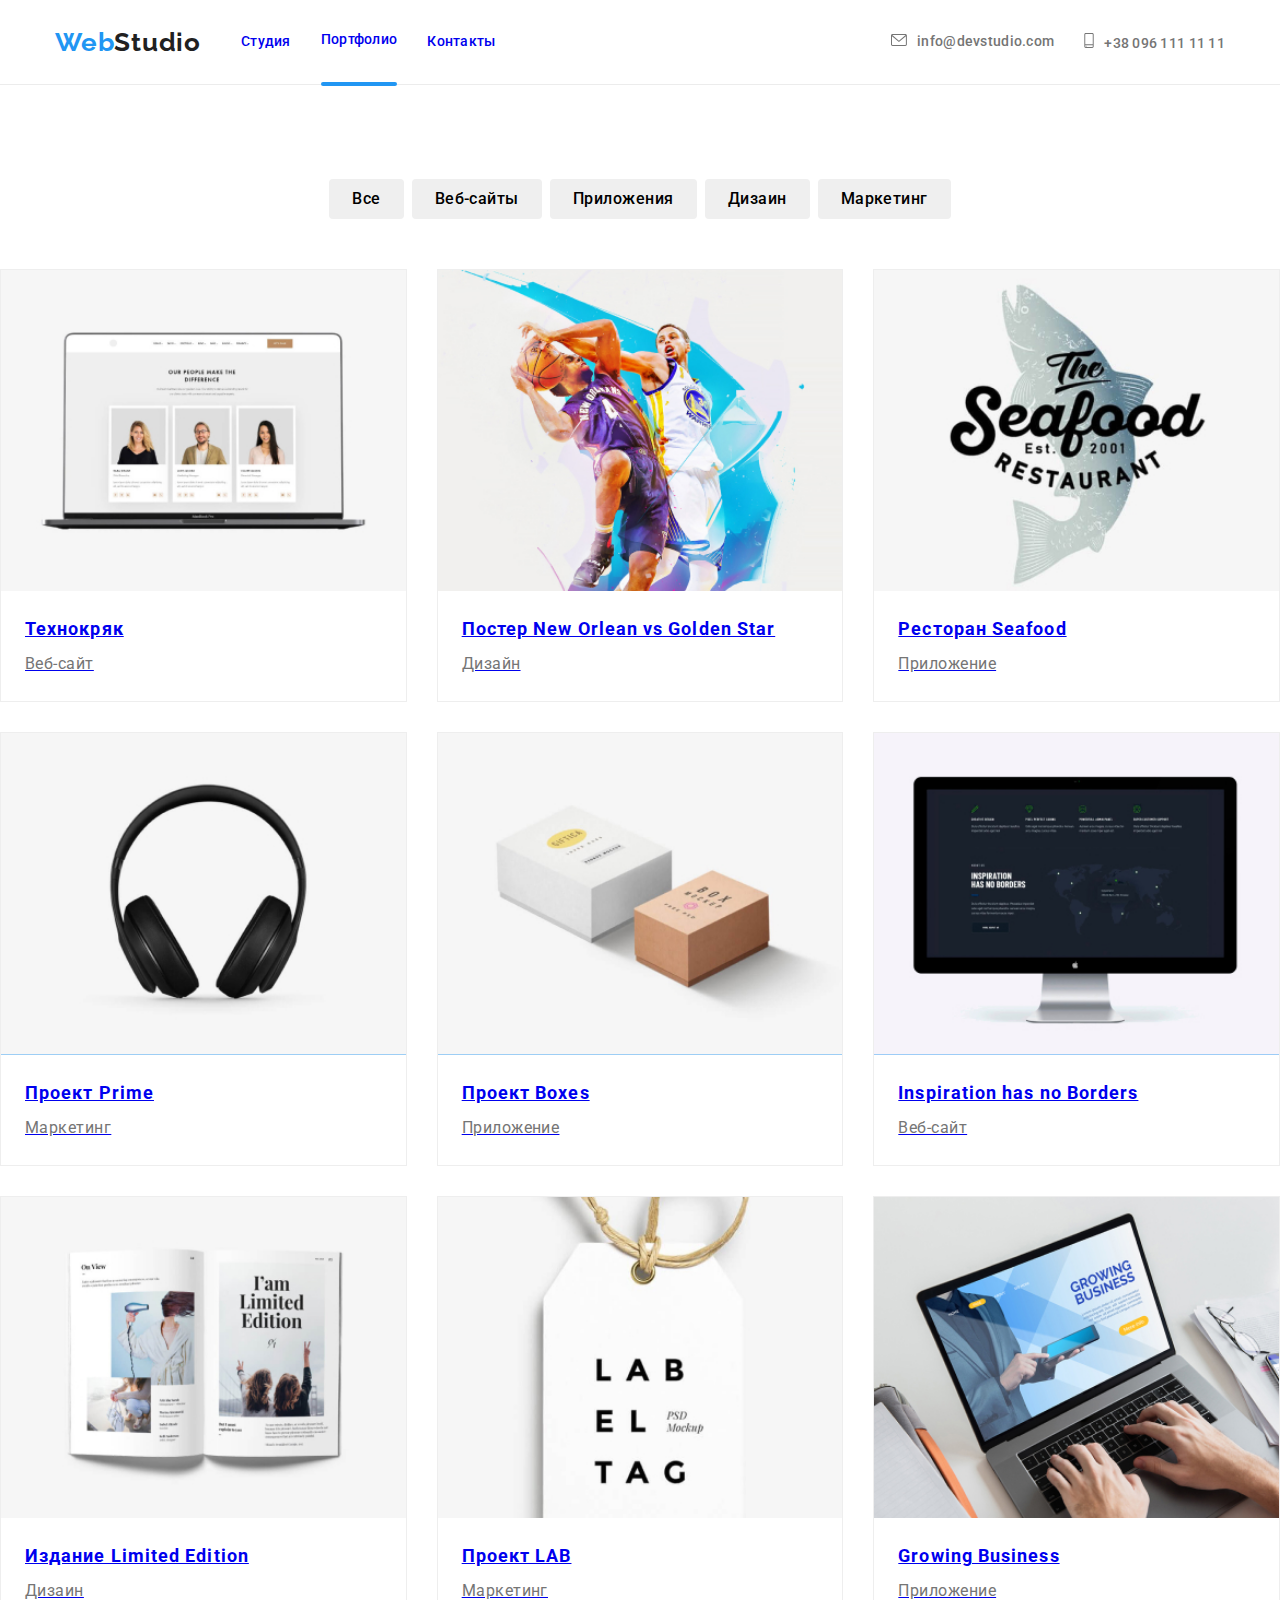
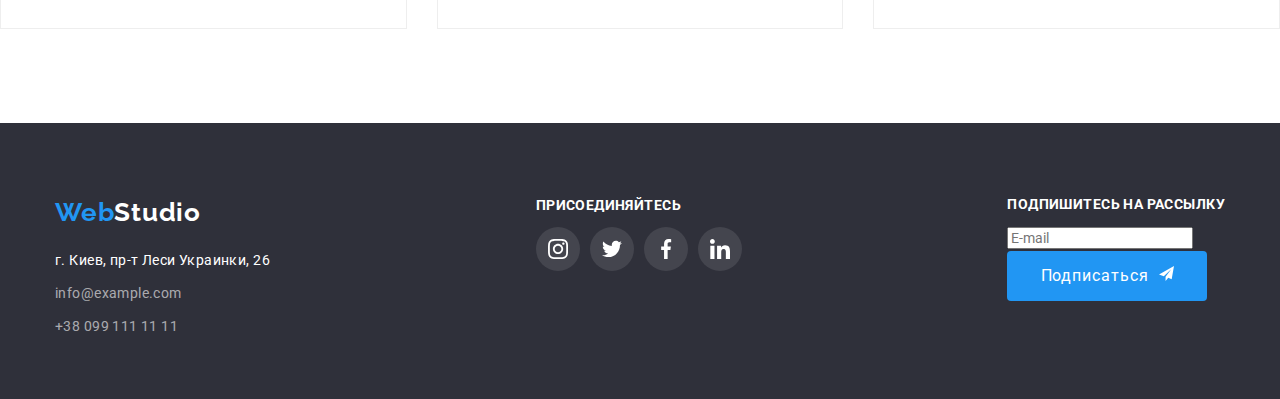
==== commit de6409cf: "+" ====
--- a/portfolio.html
+++ b/portfolio.html
@@ -243,63 +243,64 @@
     </main>
     <!--Подвал-->
     <footer class="footer">
-      <div class="container">
-            <div class="footer-blok">
-              <p>
-                <a href="/index.html" class="logo-footer"><span class="logo-footerpart">Web</span>Studio</a></p>
-              <address class="address">
+      <div class="conteiner">
+        <div class="footer-blok">
+          <p>
+            <a href="/index.html" class="logo-footer"
+              ><span class="logo-footerpart">Web</span>Studio</a
+            >
+          </p>
+          <address class="address">
+            <a href="#"class="contacts">г. Киев, пр-т Леси Украинки, 26</a>
+            <a class="contacts-item" href="mailto:info@example.com">info@example.com</a>
+            <a class="contacts-item" href="tel:+380991111111">+38 099 111 11 11</a>
                
-                  <a href=""class="contacts">г. Киев, пр-т Леси Украинки, 26</a>
-                  <a class="contacts-item" href="mailto:info@example.com">info@example.com</a>
-                  <a class="contacts-item" href="tel:+380991111111">+38 099 111 11 11</a>
-               
-              </address>
+          </address>
+        </div>
+        <div class="footer-blok">
+          <p class="heder-social">присоединяйтесь</p>
+          <ul class="footer-social block-padding">
+            <li class="link-items">
+              <a href="#" class="soc-footer">
+                <svg class="icon-soc-footer"  width="20" height="20" >
+                  <use href="./images/дз4/sprite.svg#icon-instagram"></use>
+                </svg>
+              </a>
+            </li>
+            <li class="link-items">
+              <a href="#" class="soc-footer">
+                <svg class="icon-soc-footer"  width="20" height="20" >
+                  <use href="./images/дз4/sprite.svg#icon-tvitter"></use>
+                </svg>
+              </a>
+            </li>
+            <li class="link-items">
+              <a href="" class="soc-footer">
+                <svg class="icon-soc-footer"  width="20" height="20" >
+                  <use href="./images/дз4/sprite.svg#icon-facebook"></use>
+                </svg>
+              </a>
+            </li>
+            <li class="link-items">
+              <a href="" class="soc-footer">
+                <svg class="icon-soc-footer"  width="20" height="20" >
+                  <use href="./images/дз4/sprite.svg#icon-linkedin"></use>
+                </svg>
+              </a>
+            </li>
+          </ul>
+        </div>
+        <div class="footer-blok">
+          <p class="aside">Подпишитесь на рассылку</p>   
+          <form class="button-form" >                
+            <div class="form-field-footer">
+              <label class="label-footer" for="mail"></label>                
+              <input class="input-footer" name="mail" placeholder="E-mail" id="mail" type="email">                                  
             </div>
-            <div class="footer-blok">
-              <p class="heder-social">присоединяйтесь</p>
-              <ul class="footer-social block-padding">
-                <li class="link-items">
-                  <a href="#" class="soc-footer">
-                    <svg class="icon-soc-footer"  width="20" height="20" >
-                      <use href="./images/дз4/sprite.svg#icon-instagram"></use>
-                    </svg>
-                  </a>
-                </li>
-                <li class="link-items">
-                  <a href="#" class="soc-footer">
-                    <svg class="icon-soc-footer"  width="20" height="20" >
-                      <use href="./images/дз4/sprite.svg#icon-tvitter"></use>
-                    </svg>
-                  </a>
-                </li>
-                <li class="link-items">
-                  <a href="" class="soc-footer">
-                    <svg class="icon-soc-footer"  width="20" height="20" >
-                      <use href="./images/дз4/sprite.svg#icon-facebook"></use>
-                    </svg>
-                  </a>
-                </li>
-                <li class="link-items">
-                  <a href="" class="soc-footer">
-                    <svg class="icon-soc-footer"  width="20" height="20" >
-                      <use href="./images/дз4/sprite.svg#icon-linkedin"></use>
-                    </svg>
-                  </a>
-                </li>
-              </ul>
-            </div>
-            <div class="footer-blok">
-              <p class="aside">Подпишитесь на рассылку</p>   
-              <form class="button-form" >                
-                <div class="form-field-footer">
-                  <label class="label-footer" for="mail"></label>                
-                  <input class="input-footer" name="mail" placeholder="E-mail" id="mail" type="email">                                  
-                </div>
-                <button class="button fly">Подписаться</button>
-                </form>
-    
-          </div>
-      </div>   
+            <button class="button fly">Подписаться</button>
+            </form>
+
+      </div>
     </footer>
   </body>
 </html>
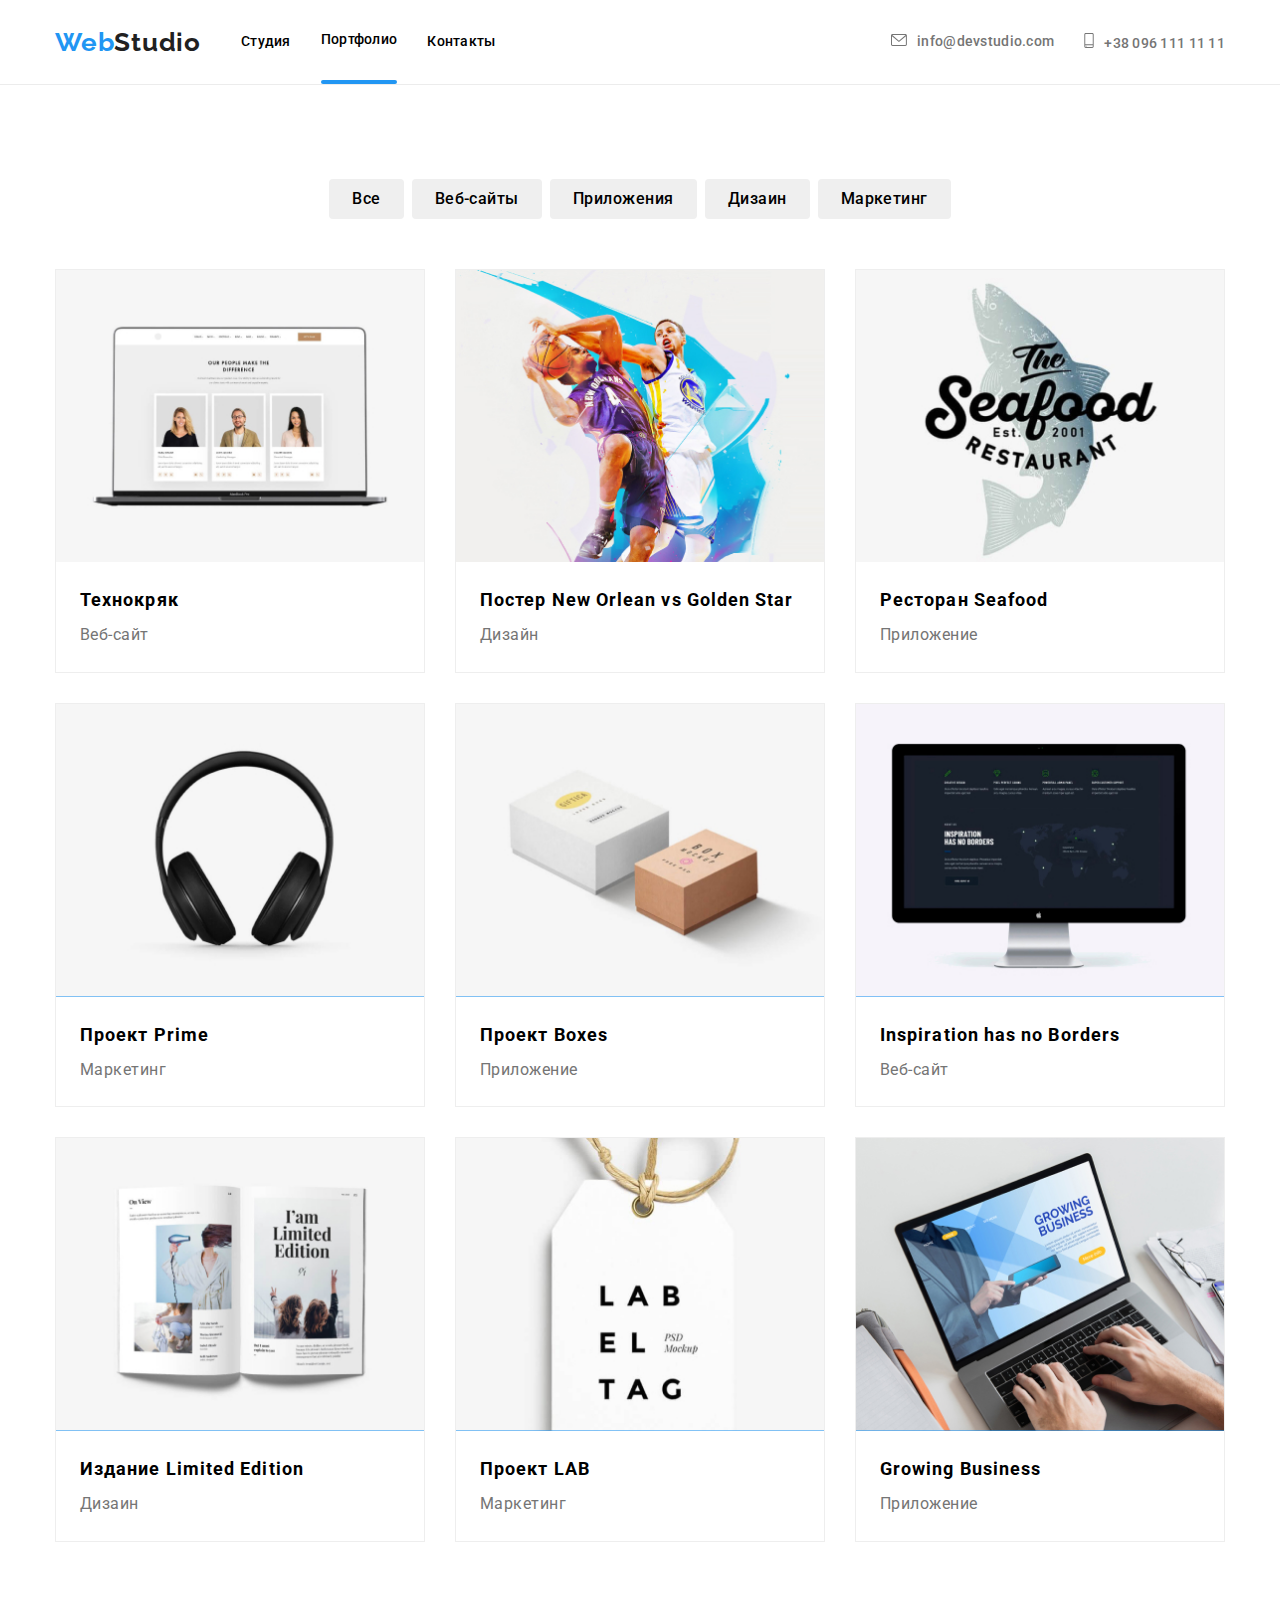
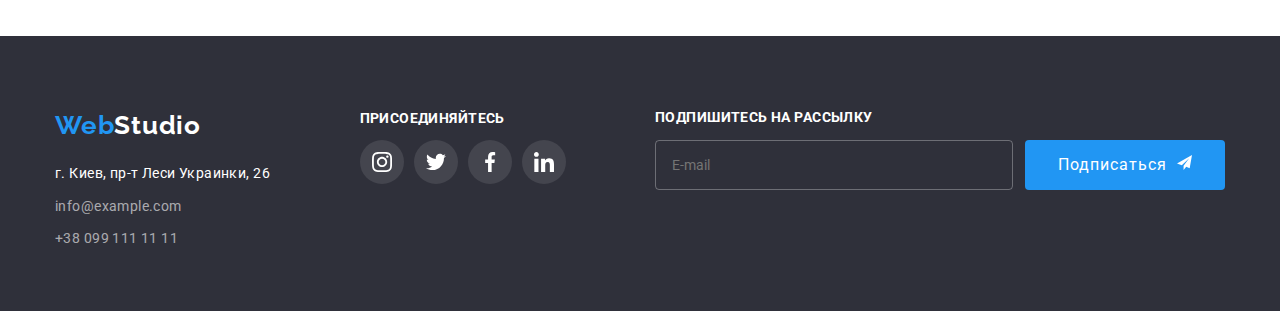
==== commit 96f15c3b: "перенесла все блоки в scss и удалила портфолио сss" ====
--- a/portfolio.html
+++ b/portfolio.html
@@ -52,7 +52,7 @@
     <main>
       <section class="section">
 <!--<h1 class="caption">Портфолио</h1>-->
-        <div class="container">
+        <div class="conteiner">
              <ul class="menu-button container-filter">
                 <li><button class="btn" type="button">Все</button></li>
                 <li><button class="btn" type="button">Веб-сайты</button></li>
--- a/css/portfolio.min.css
+++ b/css/portfolio.min.css
@@ -1,2 +1,2 @@
-/*! normalize.css v8.0.1 | MIT License | github.com/necolas/normalize.css */html{line-height:1.15;-webkit-text-size-adjust:100%}body{margin:0}main{display:block}h1{font-size:2em;margin:0.67em 0}hr{-webkit-box-sizing:content-box;box-sizing:content-box;height:0;overflow:visible}pre{font-family:monospace, monospace;font-size:1em}a{background-color:transparent}abbr[title]{border-bottom:none;text-decoration:underline;-webkit-text-decoration:underline dotted;text-decoration:underline dotted}b,strong{font-weight:bolder}code,kbd,samp{font-family:monospace, monospace;font-size:1em}small{font-size:80%}sub,sup{font-size:75%;line-height:0;position:relative;vertical-align:baseline}sub{bottom:-0.25em}sup{top:-0.5em}img{border-style:none}button,input,optgroup,select,textarea{font-family:inherit;font-size:100%;line-height:1.15;margin:0}button,input{overflow:visible}button,select{text-transform:none}button,[type="button"],[type="reset"],[type="submit"]{-webkit-appearance:button}button::-moz-focus-inner,[type="button"]::-moz-focus-inner,[type="reset"]::-moz-focus-inner,[type="submit"]::-moz-focus-inner{border-style:none;padding:0}button:-moz-focusring,[type="button"]:-moz-focusring,[type="reset"]:-moz-focusring,[type="submit"]:-moz-focusring{outline:1px dotted ButtonText}fieldset{padding:0.35em 0.75em 0.625em}legend{-webkit-box-sizing:border-box;box-sizing:border-box;color:inherit;display:table;max-width:100%;padding:0;white-space:normal}progress{vertical-align:baseline}textarea{overflow:auto}[type="checkbox"],[type="radio"]{-webkit-box-sizing:border-box;box-sizing:border-box;padding:0}[type="number"]::-webkit-inner-spin-button,[type="number"]::-webkit-outer-spin-button{height:auto}[type="search"]{-webkit-appearance:textfield;outline-offset:-2px}[type="search"]::-webkit-search-decoration{-webkit-appearance:none}::-webkit-file-upload-button{-webkit-appearance:button;font:inherit}details{display:block}summary{display:list-item}template{display:none}[hidden]{display:none}html{-webkit-box-sizing:border-box;box-sizing:border-box}*,*::before,*::after{-webkit-box-sizing:inherit;box-sizing:inherit}body{font-family:"Roboto", sans-serif;font-style:normal;font-weight:bold;font-size:14px;line-height:1.14;letter-spacing:0.03em;background:#fff}.conteiner{width:1200px;padding:0 15px;margin:0 auto}h1,h2,h3{margin-top:0;margin-bottom:0}.logo{font-family:"Raleway", sans-serif;font-style:normal;font-weight:bold;font-size:26px;line-height:1.19;letter-spacing:0.03em;text-decoration:none;color:#212121;padding-top:25px;padding-bottom:25px}.logo-part{color:#2196f3}.site-nav{display:-webkit-box;display:-ms-flexbox;display:flex;-webkit-box-align:center;-ms-flex-align:center;align-items:center;margin-right:auto;letter-spacing:0.02em}.container-heder{width:1200px;padding:0 15px;margin:0 auto}.flexbox{display:-webkit-box;display:-ms-flexbox;display:flex}.menu-link{font-style:normal;font-weight:500;font-size:14px;line-height:1.14;letter-spacing:0.02em;text-decoration:none;position:relative;display:block;padding-top:32px;padding-bottom:32px;-webkit-transition:color 250ms cubic-bezier(0.4, 0, 0.2, 1);transition:color 250ms cubic-bezier(0.4, 0, 0.2, 1)}.menu-link:focus,.menu-link:hover{color:#2196f3;fill:#2196f3}.menu-link:focus,.menu-link:hover{color:#2196f3}.menu-list{list-style:none;display:-webkit-box;display:-ms-flexbox;display:flex;margin-top:0px;margin-bottom:0px}.menu-list li{margin-right:50px}.menu-contact{list-style:none;-webkit-box-align:center;-ms-flex-align:center;align-items:center;text-decoration:none;display:-webkit-box;display:-ms-flexbox;display:flex;margin-top:0px;margin-bottom:0px}.menu-contact li{padding-top:30px;padding-bottom:30px;margin-right:30px}.menu-item{font-style:normal;text-decoration:none;font-weight:500;font-size:14px;line-height:1.14px;letter-spacing:0.02em;color:#757575;-webkit-transition-duration:250ms;transition-duration:250ms;-webkit-transition-timing-function:cubic-bezier(0.4, 0, 0.2, 1);transition-timing-function:cubic-bezier(0.4, 0, 0.2, 1)}.menu-contact li:nth-child(2n+0){margin-right:0}.menu-item{color:#757575;fill:#757575}.menu-item:focus,.menu-item:hover{color:#2196f3;fill:#2196f3}.icon-mail{margin-right:10px;width:16px;height:12px;fill:currentColor}.icon-smartphone{margin-right:10px;width:10px;height:15px;fill:currentColor}.main-nav{display:-webkit-box;display:-ms-flexbox;display:flex;-webkit-box-align:center;-ms-flex-align:center;align-items:center}.menu-items{display:-webkit-box;display:-ms-flexbox;display:flex;-webkit-box-align:center;-ms-flex-align:center;align-items:center;margin-left:auto;margin-bottom:0px;margin-top:0px;list-style:none}.flex-nav{display:-webkit-box;display:-ms-flexbox;display:flex}.flex-nav li+li{margin-left:50px}.menu-items{display:-webkit-box;display:-ms-flexbox;display:flex}.menu-items li+li{margin-left:30px}.menu-button li+li{margin-left:8px;list-style:none}.active-link::after{display:-webkit-box;display:-ms-flexbox;display:flex;content:"";top:40px;left:0px;height:4px;width:100%;border-radius:2px;background:#2196f3;-webkit-transform:translateY(34px);transform:translateY(34px)}.btn{font-style:normal;font-weight:500;font-size:16px;line-height:1.62;text-align:center;letter-spacing:0.03em;border:1px solid transparent;border-radius:4px;padding-top:6px;padding-right:22px;padding-bottom:6px;padding-left:22px;-webkit-transition-duration:250ms;transition-duration:250ms;-webkit-transition-timing-function:cubic-bezier(0.4, 0, 0.2, 1);transition-timing-function:cubic-bezier(0.4, 0, 0.2, 1)}.btn:hover,.btn:focus{background:#2196f3;color:#f5f4fa;-webkit-box-shadow:0px 3px 1px rgba(0,0,0,0.1),0px 1px 2px rgba(0,0,0,0.08),0px 2px 2px rgba(0,0,0,0.12);box-shadow:0px 3px 1px rgba(0,0,0,0.1),0px 1px 2px rgba(0,0,0,0.08),0px 2px 2px rgba(0,0,0,0.12)}.section{padding-bottom:94px;padding-top:94px;border-top:1px solid #ECECEC}.block-text{padding-left:24px;padding-right:24px;padding-bottom:20px;padding-top:20px}.container-li{margin-bottom:30px;border:1px solid #EEEEEE}.container-li:hover{-webkit-box-shadow:0px 1px 1px rgba(0,0,0,0.12),0px 4px 4px rgba(0,0,0,0.06),1px 4px 6px rgba(0,0,0,0.16);box-shadow:0px 1px 1px rgba(0,0,0,0.12),0px 4px 4px rgba(0,0,0,0.06),1px 4px 6px rgba(0,0,0,0.16)}.container-li:focus{-webkit-box-shadow:0px 1px 1px rgba(0,0,0,0.12),0px 4px 4px rgba(0,0,0,0.06),1px 4px 6px rgba(0,0,0,0.16);box-shadow:0px 1px 1px rgba(0,0,0,0.12),0px 4px 4px rgba(0,0,0,0.06),1px 4px 6px rgba(0,0,0,0.16)}.img{display:block;max-width:100%;height:auto}.container-list{display:-webkit-box;display:-ms-flexbox;display:flex;-ms-flex-wrap:wrap;flex-wrap:wrap;margin:0;padding:0;margin-top:50px}.container-li{display:block;margin-right:30px;width:calc((100% - 60px) / 3)}.container-li:nth-last-child(-n+3){margin-bottom:0}.container-li:nth-child(3n+0){margin-right:0}.container-filter{display:-webkit-box;display:-ms-flexbox;display:flex;-webkit-box-pack:center;-ms-flex-pack:center;justify-content:center;list-style:none;margin:0;padding:0}.button:not(:last-child){margin-right:8px;border-radius:4px}.title{font-style:normal;font-weight:bold;font-size:18px;line-height:2;letter-spacing:0.06em;text-decoration:none}.subtitle{font-style:normal;font-weight:normal;font-size:16px;line-height:1.88px;letter-spacing:0.03em;color:#757575;text-decoration:none}.text{font-style:normal;font-weight:normal;font-size:18px;line-height:1.56;letter-spacing:0.03em;text-decoration:none;color:#fff}.box-hover{position:relative;display:block;overflow:hidden}.portfolio-link img{display:block}.port-text{position:absolute;left:0;top:0;width:100%;height:100%;padding:63px 24px;background-color:rgba(33,150,243,0.9);-webkit-transform:translateY(100%);transform:translateY(100%);-webkit-transition-duration:250ms;transition-duration:250ms;-webkit-transition-timing-function:cubic-bezier(0.4, 0, 0.2, 1);transition-timing-function:cubic-bezier(0.4, 0, 0.2, 1)}.text{padding:0;margin:0;color:250ms}.portfolio-link:hover .port-text{overflow:visible;-webkit-transform:translateY(0);transform:translateY(0);-webkit-transition-duration:250ms,cubic-bezier(0.4, 0, 0.2, 1);transition-duration:250ms,cubic-bezier(0.4, 0, 0.2, 1)}.footer{font-family:"Roboto", sans-serif;font-style:normal;font-weight:normal;font-size:14px;line-height:1.71;letter-spacing:0.03em;background:#2f303a;background-size:cover;background-repeat:no-repeat;background-position:center;margin-left:auto;margin-right:auto;padding-top:60px;padding-bottom:60px}.logo-footer{font-family:"Raleway", sans-serif;font-style:normal;font-weight:bold;font-size:26px;line-height:1.19;letter-spacing:0.03em;text-decoration:none;color:#fff}.logo-footerpart{color:#2196f3}.footer-block>a.logo{display:inline-block;margin-top:60px;margin-left:0}.address{margin-top:20px;list-style:none;color:#fff;list-style:none;padding:0}.block-padding{padding-left:0;padding-right:0}.address .contacts{color:#fff;list-style:none;padding:0}.contacts{font-style:normal;color:#fff;text-decoration:none}.contacts-item{display:block;text-decoration:none;font-style:normal;list-style:none;color:rgba(255,255,255,0.6);margin-top:9px}.footer>.conteiner{display:-webkit-box;display:-ms-flexbox;display:flex;-webkit-box-pack:justify;-ms-flex-pack:justify;justify-content:space-between}.footer-block>.heder-social{display:-webkit-box;display:-ms-flexbox;display:flex;-webkit-box-pack:space-evenly;-ms-flex-pack:space-evenly;justify-content:space-evenly;text-transform:uppercase;font-size:14px}.footer-social{display:-webkit-box;display:-ms-flexbox;display:flex;list-style:none}.link-items:not(:last-child){margin-right:10px}.heder-social{font-family:Roboto;font-style:normal;font-weight:bold;font-size:14px;line-height:16px;letter-spacing:0.03em;text-transform:uppercase;color:#fff}.soc-footer{-webkit-box-pack:center;-ms-flex-pack:center;justify-content:center;-webkit-box-align:center;-ms-flex-align:center;align-items:center;display:-webkit-box;display:-ms-flexbox;display:flex;width:44px;height:44px;background-color:rgba(255,255,255,0.1);fill:#ffffff;border-radius:50%}.soc-footer:hover,.soc-footer:focus{background-color:#2196f3;-webkit-transition-duration:250ms;transition-duration:250ms;-webkit-transition-timing-function:cubic-bezier(0.4, 0, 0.2, 1);transition-timing-function:cubic-bezier(0.4, 0, 0.2, 1)}.aside{font-weight:bold;line-height:1.14;text-transform:uppercase;color:#fff}.button{font-size:16px;line-height:1.87;-webkit-box-align:center;-ms-flex-align:center;align-items:center;text-align:center;display:inline-block;letter-spacing:0.06em;color:#fff;background:#2196f3;width:200px;height:50px;border:transparent;border-radius:4px;padding:10px 32px}.button:focus,.button:hover{background:#2196f3;color:#f5f4fa}.fly::after{display:inline-block;content:"";width:15px;height:15px;margin-left:10px;background-image:url(../images/дз4/fly.svg);background-size:contain;background-repeat:no-repeat;background-position:right}
+/*! normalize.css v8.0.1 | MIT License | github.com/necolas/normalize.css */html{line-height:1.15;-webkit-text-size-adjust:100%}body{margin:0}main{display:block}h1{font-size:2em;margin:0.67em 0}hr{-webkit-box-sizing:content-box;box-sizing:content-box;height:0;overflow:visible}pre{font-family:monospace, monospace;font-size:1em}a{background-color:transparent}abbr[title]{border-bottom:none;text-decoration:underline;-webkit-text-decoration:underline dotted;text-decoration:underline dotted}b,strong{font-weight:bolder}code,kbd,samp{font-family:monospace, monospace;font-size:1em}small{font-size:80%}sub,sup{font-size:75%;line-height:0;position:relative;vertical-align:baseline}sub{bottom:-0.25em}sup{top:-0.5em}img{border-style:none}button,input,optgroup,select,textarea{font-family:inherit;font-size:100%;line-height:1.15;margin:0}button,input{overflow:visible}button,select{text-transform:none}button,[type="button"],[type="reset"],[type="submit"]{-webkit-appearance:button}button::-moz-focus-inner,[type="button"]::-moz-focus-inner,[type="reset"]::-moz-focus-inner,[type="submit"]::-moz-focus-inner{border-style:none;padding:0}button:-moz-focusring,[type="button"]:-moz-focusring,[type="reset"]:-moz-focusring,[type="submit"]:-moz-focusring{outline:1px dotted ButtonText}fieldset{padding:0.35em 0.75em 0.625em}legend{-webkit-box-sizing:border-box;box-sizing:border-box;color:inherit;display:table;max-width:100%;padding:0;white-space:normal}progress{vertical-align:baseline}textarea{overflow:auto}[type="checkbox"],[type="radio"]{-webkit-box-sizing:border-box;box-sizing:border-box;padding:0}[type="number"]::-webkit-inner-spin-button,[type="number"]::-webkit-outer-spin-button{height:auto}[type="search"]{-webkit-appearance:textfield;outline-offset:-2px}[type="search"]::-webkit-search-decoration{-webkit-appearance:none}::-webkit-file-upload-button{-webkit-appearance:button;font:inherit}details{display:block}summary{display:list-item}template{display:none}[hidden]{display:none}html{-webkit-box-sizing:border-box;box-sizing:border-box}*,*::before,*::after{-webkit-box-sizing:inherit;box-sizing:inherit}body{font-family:"Roboto", sans-serif;font-style:normal;font-weight:bold;font-size:14px;line-height:1.14;letter-spacing:0.03em;background:#fff}.conteiner{width:1200px;padding:0 15px;margin:0 auto}h1,h2,h3{margin-top:0;margin-bottom:0}.logo{font-family:"Raleway", sans-serif;font-style:normal;font-weight:bold;font-size:26px;line-height:1.19;letter-spacing:0.03em;text-decoration:none;color:#212121;padding-top:25px;padding-bottom:25px}.logo-part{color:#2196f3}.site-nav{display:-webkit-box;display:-ms-flexbox;display:flex;-webkit-box-align:center;-ms-flex-align:center;align-items:center;margin-right:auto;letter-spacing:0.02em}.container-heder{width:1200px;padding:0 15px;margin:0 auto}.flexbox{display:-webkit-box;display:-ms-flexbox;display:flex}.menu-link{font-style:normal;font-weight:500;font-size:14px;line-height:1.14;letter-spacing:0.02em;text-decoration:none;position:relative;display:block;padding-top:32px;padding-bottom:32px;-webkit-transition:color 250ms cubic-bezier(0.4, 0, 0.2, 1);transition:color 250ms cubic-bezier(0.4, 0, 0.2, 1)}.menu-link:focus,.menu-link:hover{color:#2196f3;fill:#2196f3}.menu-link:focus,.menu-link:hover{color:#2196f3}.menu-list{list-style:none;display:-webkit-box;display:-ms-flexbox;display:flex;margin-top:0px;margin-bottom:0px}.menu-list li{margin-right:50px}.menu-contact{list-style:none;-webkit-box-align:center;-ms-flex-align:center;align-items:center;text-decoration:none;display:-webkit-box;display:-ms-flexbox;display:flex;margin-top:0px;margin-bottom:0px}.menu-contact li{padding-top:30px;padding-bottom:30px;margin-right:30px}.menu-item{font-style:normal;text-decoration:none;font-weight:500;font-size:14px;line-height:1.14px;letter-spacing:0.02em;color:#757575;-webkit-transition-duration:250ms;transition-duration:250ms;-webkit-transition-timing-function:cubic-bezier(0.4, 0, 0.2, 1);transition-timing-function:cubic-bezier(0.4, 0, 0.2, 1)}.menu-contact li:nth-child(2n+0){margin-right:0}.menu-item{color:#757575;fill:#757575}.menu-item:focus,.menu-item:hover{color:#2196f3;fill:#2196f3}.icon-mail{margin-right:10px;width:16px;height:12px;fill:currentColor}.icon-smartphone{margin-right:10px;width:10px;height:15px;fill:currentColor}.main-nav{display:-webkit-box;display:-ms-flexbox;display:flex;-webkit-box-align:center;-ms-flex-align:center;align-items:center}.menu-items{display:-webkit-box;display:-ms-flexbox;display:flex;-webkit-box-align:center;-ms-flex-align:center;align-items:center;margin-left:auto;margin-bottom:0px;margin-top:0px;list-style:none}.flex-nav{display:-webkit-box;display:-ms-flexbox;display:flex}.flex-nav li+li{margin-left:50px}.menu-items{display:-webkit-box;display:-ms-flexbox;display:flex}.menu-items li+li{margin-left:30px}.menu-button li+li{margin-left:8px;list-style:none}.active-link::after{display:-webkit-box;display:-ms-flexbox;display:flex;content:"";top:40px;left:0px;height:4px;width:100%;border-radius:2px;background:#2196f3;-webkit-transform:translateY(34px);transform:translateY(34px)}a{text-decoration:none;color:#000}.btn{font-style:normal;font-weight:500;font-size:16px;line-height:1.62;text-align:center;letter-spacing:0.03em;border:1px solid transparent;border-radius:4px;padding-top:6px;padding-right:22px;padding-bottom:6px;padding-left:22px;-webkit-transition-duration:250ms;transition-duration:250ms;-webkit-transition-timing-function:cubic-bezier(0.4, 0, 0.2, 1);transition-timing-function:cubic-bezier(0.4, 0, 0.2, 1)}.btn:hover,.btn:focus{background:#2196f3;color:#f5f4fa;-webkit-box-shadow:0px 3px 1px rgba(0,0,0,0.1),0px 1px 2px rgba(0,0,0,0.08),0px 2px 2px rgba(0,0,0,0.12);box-shadow:0px 3px 1px rgba(0,0,0,0.1),0px 1px 2px rgba(0,0,0,0.08),0px 2px 2px rgba(0,0,0,0.12)}.section{padding-bottom:94px;padding-top:94px;border-top:1px solid #ECECEC}.block-text{padding-left:24px;padding-right:24px;padding-bottom:20px;padding-top:20px}.container-li{margin-bottom:30px;border:1px solid #EEEEEE}.container-li:hover{-webkit-box-shadow:0px 1px 1px rgba(0,0,0,0.12),0px 4px 4px rgba(0,0,0,0.06),1px 4px 6px rgba(0,0,0,0.16);box-shadow:0px 1px 1px rgba(0,0,0,0.12),0px 4px 4px rgba(0,0,0,0.06),1px 4px 6px rgba(0,0,0,0.16)}.container-li:focus{-webkit-box-shadow:0px 1px 1px rgba(0,0,0,0.12),0px 4px 4px rgba(0,0,0,0.06),1px 4px 6px rgba(0,0,0,0.16);box-shadow:0px 1px 1px rgba(0,0,0,0.12),0px 4px 4px rgba(0,0,0,0.06),1px 4px 6px rgba(0,0,0,0.16)}.img{display:block;max-width:100%;height:auto}.container-list{display:-webkit-box;display:-ms-flexbox;display:flex;-ms-flex-wrap:wrap;flex-wrap:wrap;margin:0;padding:0;margin-top:50px}.container-li{display:block;margin-right:30px;width:calc((100% - 60px) / 3)}.container-li:nth-last-child(-n+3){margin-bottom:0}.container-li:nth-child(3n+0){margin-right:0}.container-filter{display:-webkit-box;display:-ms-flexbox;display:flex;-webkit-box-pack:center;-ms-flex-pack:center;justify-content:center;list-style:none;margin:0;padding:0}.button:not(:last-child){margin-right:8px;border-radius:4px}.title{font-style:normal;font-weight:bold;font-size:18px;line-height:2;letter-spacing:0.06em;text-decoration:none}.subtitle{font-style:normal;font-weight:normal;font-size:16px;line-height:1.88px;letter-spacing:0.03em;color:#757575;text-decoration:none}.text{font-style:normal;font-weight:normal;font-size:18px;line-height:1.56;letter-spacing:0.03em;text-decoration:none;color:#fff}.box-hover{position:relative;display:block;overflow:hidden}.portfolio-link img{display:block}.port-text{position:absolute;left:0;top:0;width:100%;height:100%;padding:63px 24px;background-color:rgba(33,150,243,0.9);-webkit-transform:translateY(100%);transform:translateY(100%);-webkit-transition-duration:250ms;transition-duration:250ms;-webkit-transition-timing-function:cubic-bezier(0.4, 0, 0.2, 1);transition-timing-function:cubic-bezier(0.4, 0, 0.2, 1)}.text{padding:0;margin:0;color:250ms}.portfolio-link:hover .port-text{overflow:visible;-webkit-transform:translateY(0);transform:translateY(0);-webkit-transition-duration:250ms,cubic-bezier(0.4, 0, 0.2, 1);transition-duration:250ms,cubic-bezier(0.4, 0, 0.2, 1)}.footer{font-family:"Roboto", sans-serif;font-style:normal;font-weight:normal;font-size:14px;line-height:1.71;letter-spacing:0.03em;background:#2f303a;background-size:cover;background-repeat:no-repeat;background-position:center;margin-left:auto;margin-right:auto;padding-top:60px;padding-bottom:60px}.logo-footer{font-family:"Raleway", sans-serif;font-style:normal;font-weight:bold;font-size:26px;line-height:1.19;letter-spacing:0.03em;text-decoration:none;color:#fff}.logo-footerpart{color:#2196f3}.footer-block>a.logo{display:inline-block;margin-top:60px;margin-left:0}.address{margin-top:20px;list-style:none;color:#fff;list-style:none;padding:0}.block-padding{padding-left:0;padding-right:0}.address .contacts{color:#fff;list-style:none;padding:0}.contacts{font-style:normal;color:#fff;text-decoration:none}.contacts-item{display:block;text-decoration:none;font-style:normal;list-style:none;color:rgba(255,255,255,0.6);margin-top:9px}.footer>.conteiner{display:-webkit-box;display:-ms-flexbox;display:flex;-webkit-box-pack:justify;-ms-flex-pack:justify;justify-content:space-between}.footer-block>.heder-social{display:-webkit-box;display:-ms-flexbox;display:flex;-webkit-box-pack:space-evenly;-ms-flex-pack:space-evenly;justify-content:space-evenly;text-transform:uppercase;font-size:14px}.footer-social{display:-webkit-box;display:-ms-flexbox;display:flex;list-style:none}.link-items:not(:last-child){margin-right:10px}.heder-social{font-family:Roboto;font-style:normal;font-weight:bold;font-size:14px;line-height:16px;letter-spacing:0.03em;text-transform:uppercase;color:#fff}.soc-footer{-webkit-box-pack:center;-ms-flex-pack:center;justify-content:center;-webkit-box-align:center;-ms-flex-align:center;align-items:center;display:-webkit-box;display:-ms-flexbox;display:flex;width:44px;height:44px;background-color:rgba(255,255,255,0.1);fill:#ffffff;border-radius:50%}.soc-footer:hover,.soc-footer:focus{background-color:#2196f3;-webkit-transition-duration:250ms;transition-duration:250ms;-webkit-transition-timing-function:cubic-bezier(0.4, 0, 0.2, 1);transition-timing-function:cubic-bezier(0.4, 0, 0.2, 1)}.aside{font-weight:bold;line-height:1.14;text-transform:uppercase;color:#fff}.button{font-size:16px;line-height:1.87;-webkit-box-align:center;-ms-flex-align:center;align-items:center;text-align:center;display:inline-block;letter-spacing:0.06em;color:#fff;background:#2196f3;width:200px;height:50px;border:transparent;border-radius:4px;padding:10px 32px}.button:focus,.button:hover{background:#2196f3;color:#f5f4fa}.fly::after{display:inline-block;content:"";width:15px;height:15px;margin-left:10px;background-image:url(../images/дз4/fly.svg);background-size:contain;background-repeat:no-repeat;background-position:right}.label-footer{display:-webkit-box;display:-ms-flexbox;display:flex}.input-footer{-webkit-box-sizing:border-box;box-sizing:border-box;width:358px;height:50px;padding:12px 0px 12px 16px;background-color:transparent;border:1px solid rgba(255,255,255,0.3);border-radius:4px;-webkit-transition:border 250ms cubic-bezier(0.4, 0, 0.2, 1);transition:border 250ms cubic-bezier(0.4, 0, 0.2, 1);margin-right:12px}.button-form{display:-webkit-box;display:-ms-flexbox;display:flex;-webkit-box-pack:center;-ms-flex-pack:center;justify-content:center;border:none;-webkit-transition:-webkit-transform 250ms cubic-bezier(0.4, 0, 0.2, 1);transition:-webkit-transform 250ms cubic-bezier(0.4, 0, 0.2, 1);transition:transform 250ms cubic-bezier(0.4, 0, 0.2, 1);transition:transform 250ms cubic-bezier(0.4, 0, 0.2, 1), -webkit-transform 250ms cubic-bezier(0.4, 0, 0.2, 1)}.backdrop{position:fixed;top:0px;left:0;width:100%;height:100%;background-color:rgba(0,0,0,0.2)}.backdrop.is-hidden{opacity:0;pointer-events:none}.modal{position:absolute;width:528px;top:50%;left:50%;-webkit-transform:translate(-50%, -50%);transform:translate(-50%, -50%);background:#FFFFFF;border-radius:4px}.modal-close{display:block;width:11px;height:11px;margin-left:auto;margin-right:auto}.btn-close{position:absolute;display:block;width:30px;height:30px;top:8px;right:8px;border-radius:50%;border:1px solid gray;background-color:white}.btn-close:focus,.btn-close:hover{outline:0;-webkit-box-shadow:0 0 1pt 1pt #2196f3;box-shadow:0 0 1pt 1pt #2196f3;fill:#2196F3;cursor:pointer}.active-link::after{display:-webkit-box;display:-ms-flexbox;display:flex;content:"";left:0px;top:40px;height:4px;width:100%;border-radius:2px;background:#2196f3;-webkit-transform:translateY(32px);transform:translateY(32px)}.form-block{padding:40px}.form-title{font-style:normal;font-weight:bold;font-size:20px;line-height:23px;text-align:center;letter-spacing:0.03em;margin-bottom:30px;color:#212121}.form-field{font-weight:normal;font-size:12px;line-height:1.17;letter-spacing:0.01em;color:#757575;position:relative;display:-webkit-box;display:-ms-flexbox;display:flex;-webkit-box-orient:vertical;-webkit-box-direction:normal;-ms-flex-direction:column;flex-direction:column;margin-bottom:28px}.form-input{width:448px;height:40px;padding-left:40px;border:1px solid rgba(33,33,33,0.2);border-radius:4px;-webkit-transition:border 250ms cubic-bezier(0.4, 0, 0.2, 1);transition:border 250ms cubic-bezier(0.4, 0, 0.2, 1)}.form-label{margin-bottom:4px}.icon-modal{position:absolute;top:50%;left:15px;display:inline-block;color:#212121}.comment-textarea{padding:12px;resize:none;width:448px;height:120px;border:1px solid rgba(33,33,33,0.2);border-radius:4px}.form-field input:focus,.form-field input:hover,.form-field textarea:focus,.form-field textarea:hover{outline-color:#2196F3;color:#2196F3;cursor:pointer}.form-field input:focus ~ .icon-modal{fill:#2196F3;-webkit-transition-duration:250ms;transition-duration:250ms;-webkit-transition-timing-function:cubic-bezier(0.4, 0, 0.2, 1);transition-timing-function:cubic-bezier(0.4, 0, 0.2, 1)}.form-field textarea{-webkit-transition-duration:250ms;transition-duration:250ms;-webkit-transition-timing-function:cubic-bezier(0.4, 0, 0.2, 1);transition-timing-function:cubic-bezier(0.4, 0, 0.2, 1)}.modal-form .checkbox-label{display:-webkit-box;display:-ms-flexbox;display:flex;-webkit-box-align:center;-ms-flex-align:center;align-items:center;padding-left:13px}.checkbox{position:absolute;padding:0;border:0;height:1px;width:1px;overflow:hidden}.checkbox-label{font-weight:normal;font-size:14px;line-height:1.71;letter-spacing:0.03em;color:#757575}.checkbox-icon{display:inline-block;width:16px;height:15px;margin-right:7px;border:1px solid #757575;border-radius:2px}.checkbox:checked+.checkbox-icon{border-color:transparent;background-color:#2196f3;background-origin:border-box;background-size:contain}.btn-modal{font-weight:bold;font-size:16px;line-height:1.87;-webkit-box-align:center;-ms-flex-align:center;align-items:center;text-align:center;letter-spacing:0.06em;color:#FFFFFF;display:block;margin-right:auto;margin-left:auto;margin-top:30px;width:200px;height:50px;background:#188CE8;-webkit-box-shadow:0px 4px 4px rgba(0,0,0,0.15);box-shadow:0px 4px 4px rgba(0,0,0,0.15);border-radius:4px;border:transparent;-webkit-transition:-webkit-transform 250ms cubic-bezier(0.4, 0, 0.2, 1);transition:-webkit-transform 250ms cubic-bezier(0.4, 0, 0.2, 1);transition:transform 250ms cubic-bezier(0.4, 0, 0.2, 1);transition:transform 250ms cubic-bezier(0.4, 0, 0.2, 1), -webkit-transform 250ms cubic-bezier(0.4, 0, 0.2, 1)}.btn-modal:hover{cursor:pointer}
 /*# sourceMappingURL=portfolio.min.css.map */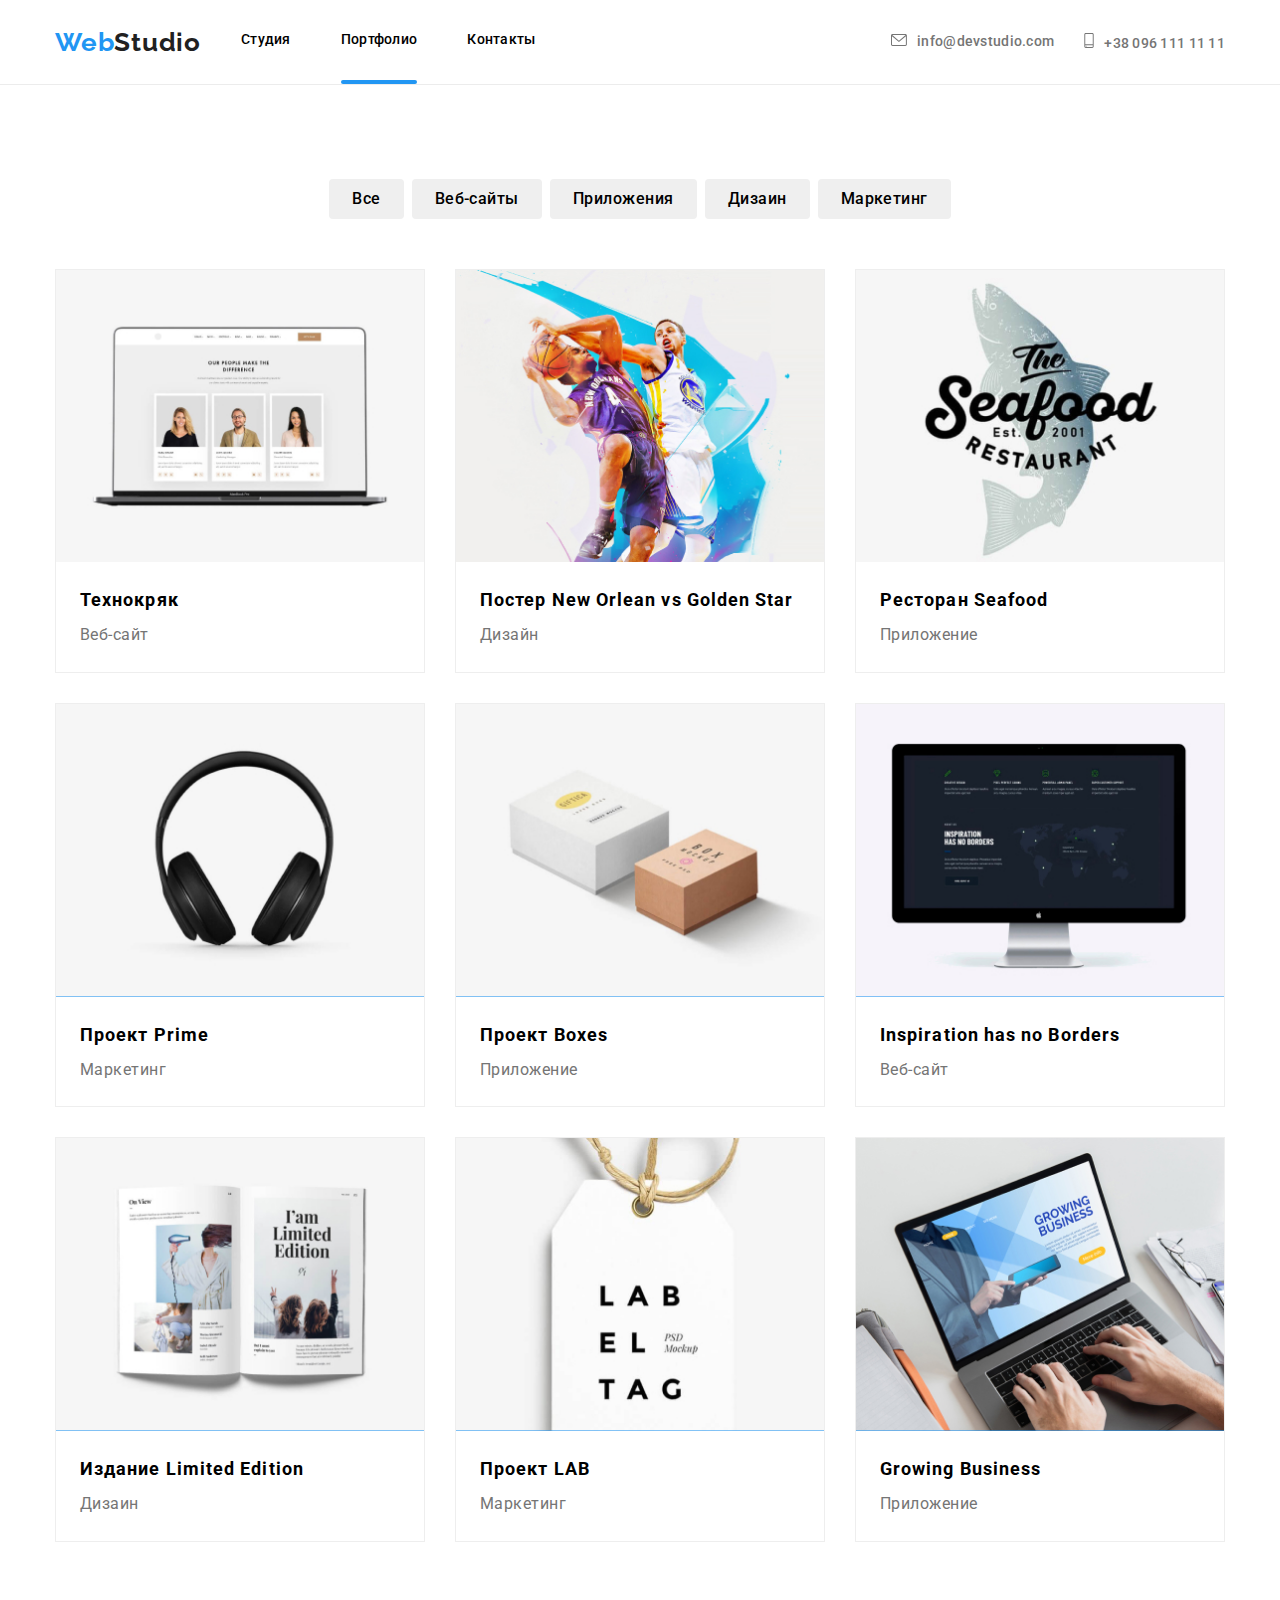
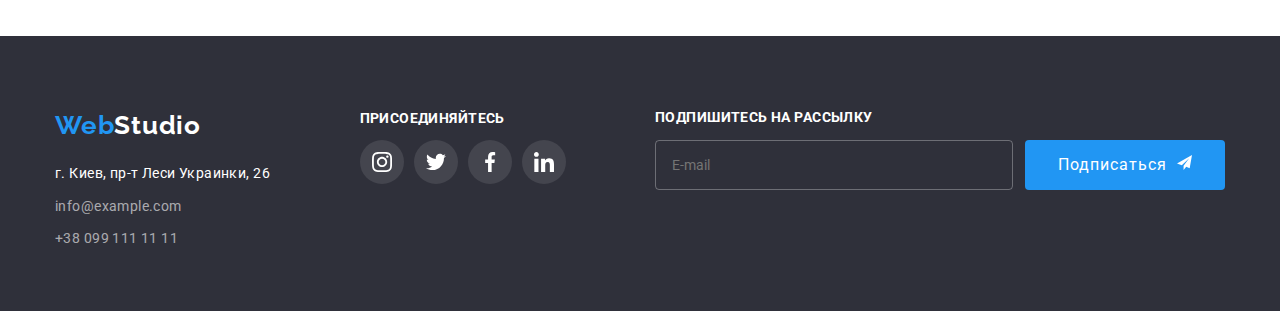
==== commit b3663c12: "хедер +" ====
--- a/portfolio.html
+++ b/portfolio.html
@@ -13,40 +13,39 @@
   </head>
   <body>
     <!--Шапка сайта-->
-    <header class="container-heder">
-      <div class="main-nav">
+   <header>
+      <div class="container-heder  flexbox">
         <nav class="site-nav">
-          <p>
-            <a href="/index.html" class="logo"><span class="logo-part">Web</span>Studio</a>
-          </p>
-          <ul class="menu-items flex-nav">
+          <a href="/index.html" class="logo"
+            ><span class="logo-part">Web</span>Studio</a
+          >
+
+          <ul class="menu-list">
             <li><a href="index.html" class="menu-link">Студия</a></li>
             <li><a href="portfolio.html" class="menu-link active-link">Портфолио</a></li>
             <li><a href="#" class="menu-link">Контакты</a></li>
           </ul>
         </nav>
-        <ul class="menu-items">
+
+        <ul class="menu-contact">
           <li>
-            <a class="menu-item " href="mailto:info@devstudio.com"
-           >
-           <svg class="icon-mail"  width="16" height="12">
-             <use href="./images/дз4/sprite.svg#icon-envelope"></use>
-           </svg>info@devstudio.com
-           </a>
-         
-       </li>
-       <li>
-         <a class="menu-item" href="tel:+380961111111">
-           <svg class="icon-smartphone"  width="10" height="15">
-             <use href="./images/дз4/sprite.svg#icon-smartphone"></use>
-           </svg>+38 096 111 11 11
-         </a>
-       </li>
-
+               <a class="menu-item " href="mailto:info@devstudio.com"
+              >
+              <svg class="icon-mail"  width="16" height="12">
+                <use href="./images/дз4/sprite.svg#icon-envelope"></use>
+              </svg>info@devstudio.com
+              </a>
+            
+          </li>
+          <li>
+            <a class="menu-item" href="tel:+380961111111">
+              <svg class="icon-smartphone"  width="10" height="15">
+                <use href="./images/дз4/sprite.svg#icon-smartphone"></use>
+              </svg>+38 096 111 11 11
+            </a>
+          </li>
         </ul>
-        
       </div>
-      
     </header>
     <!--Портфолио-->
     <main>
--- a/css/portfolio.min.css
+++ b/css/portfolio.min.css
@@ -1,2 +1,2 @@
-/*! normalize.css v8.0.1 | MIT License | github.com/necolas/normalize.css */html{line-height:1.15;-webkit-text-size-adjust:100%}body{margin:0}main{display:block}h1{font-size:2em;margin:0.67em 0}hr{-webkit-box-sizing:content-box;box-sizing:content-box;height:0;overflow:visible}pre{font-family:monospace, monospace;font-size:1em}a{background-color:transparent}abbr[title]{border-bottom:none;text-decoration:underline;-webkit-text-decoration:underline dotted;text-decoration:underline dotted}b,strong{font-weight:bolder}code,kbd,samp{font-family:monospace, monospace;font-size:1em}small{font-size:80%}sub,sup{font-size:75%;line-height:0;position:relative;vertical-align:baseline}sub{bottom:-0.25em}sup{top:-0.5em}img{border-style:none}button,input,optgroup,select,textarea{font-family:inherit;font-size:100%;line-height:1.15;margin:0}button,input{overflow:visible}button,select{text-transform:none}button,[type="button"],[type="reset"],[type="submit"]{-webkit-appearance:button}button::-moz-focus-inner,[type="button"]::-moz-focus-inner,[type="reset"]::-moz-focus-inner,[type="submit"]::-moz-focus-inner{border-style:none;padding:0}button:-moz-focusring,[type="button"]:-moz-focusring,[type="reset"]:-moz-focusring,[type="submit"]:-moz-focusring{outline:1px dotted ButtonText}fieldset{padding:0.35em 0.75em 0.625em}legend{-webkit-box-sizing:border-box;box-sizing:border-box;color:inherit;display:table;max-width:100%;padding:0;white-space:normal}progress{vertical-align:baseline}textarea{overflow:auto}[type="checkbox"],[type="radio"]{-webkit-box-sizing:border-box;box-sizing:border-box;padding:0}[type="number"]::-webkit-inner-spin-button,[type="number"]::-webkit-outer-spin-button{height:auto}[type="search"]{-webkit-appearance:textfield;outline-offset:-2px}[type="search"]::-webkit-search-decoration{-webkit-appearance:none}::-webkit-file-upload-button{-webkit-appearance:button;font:inherit}details{display:block}summary{display:list-item}template{display:none}[hidden]{display:none}html{-webkit-box-sizing:border-box;box-sizing:border-box}*,*::before,*::after{-webkit-box-sizing:inherit;box-sizing:inherit}body{font-family:"Roboto", sans-serif;font-style:normal;font-weight:bold;font-size:14px;line-height:1.14;letter-spacing:0.03em;background:#fff}.conteiner{width:1200px;padding:0 15px;margin:0 auto}h1,h2,h3{margin-top:0;margin-bottom:0}.logo{font-family:"Raleway", sans-serif;font-style:normal;font-weight:bold;font-size:26px;line-height:1.19;letter-spacing:0.03em;text-decoration:none;color:#212121;padding-top:25px;padding-bottom:25px}.logo-part{color:#2196f3}.site-nav{display:-webkit-box;display:-ms-flexbox;display:flex;-webkit-box-align:center;-ms-flex-align:center;align-items:center;margin-right:auto;letter-spacing:0.02em}.container-heder{width:1200px;padding:0 15px;margin:0 auto}.flexbox{display:-webkit-box;display:-ms-flexbox;display:flex}.menu-link{font-style:normal;font-weight:500;font-size:14px;line-height:1.14;letter-spacing:0.02em;text-decoration:none;position:relative;display:block;padding-top:32px;padding-bottom:32px;-webkit-transition:color 250ms cubic-bezier(0.4, 0, 0.2, 1);transition:color 250ms cubic-bezier(0.4, 0, 0.2, 1)}.menu-link:focus,.menu-link:hover{color:#2196f3;fill:#2196f3}.menu-link:focus,.menu-link:hover{color:#2196f3}.menu-list{list-style:none;display:-webkit-box;display:-ms-flexbox;display:flex;margin-top:0px;margin-bottom:0px}.menu-list li{margin-right:50px}.menu-contact{list-style:none;-webkit-box-align:center;-ms-flex-align:center;align-items:center;text-decoration:none;display:-webkit-box;display:-ms-flexbox;display:flex;margin-top:0px;margin-bottom:0px}.menu-contact li{padding-top:30px;padding-bottom:30px;margin-right:30px}.menu-item{font-style:normal;text-decoration:none;font-weight:500;font-size:14px;line-height:1.14px;letter-spacing:0.02em;color:#757575;-webkit-transition-duration:250ms;transition-duration:250ms;-webkit-transition-timing-function:cubic-bezier(0.4, 0, 0.2, 1);transition-timing-function:cubic-bezier(0.4, 0, 0.2, 1)}.menu-contact li:nth-child(2n+0){margin-right:0}.menu-item{color:#757575;fill:#757575}.menu-item:focus,.menu-item:hover{color:#2196f3;fill:#2196f3}.icon-mail{margin-right:10px;width:16px;height:12px;fill:currentColor}.icon-smartphone{margin-right:10px;width:10px;height:15px;fill:currentColor}.main-nav{display:-webkit-box;display:-ms-flexbox;display:flex;-webkit-box-align:center;-ms-flex-align:center;align-items:center}.menu-items{display:-webkit-box;display:-ms-flexbox;display:flex;-webkit-box-align:center;-ms-flex-align:center;align-items:center;margin-left:auto;margin-bottom:0px;margin-top:0px;list-style:none}.flex-nav{display:-webkit-box;display:-ms-flexbox;display:flex}.flex-nav li+li{margin-left:50px}.menu-items{display:-webkit-box;display:-ms-flexbox;display:flex}.menu-items li+li{margin-left:30px}.menu-button li+li{margin-left:8px;list-style:none}.active-link::after{display:-webkit-box;display:-ms-flexbox;display:flex;content:"";top:40px;left:0px;height:4px;width:100%;border-radius:2px;background:#2196f3;-webkit-transform:translateY(34px);transform:translateY(34px)}a{text-decoration:none;color:#000}.btn{font-style:normal;font-weight:500;font-size:16px;line-height:1.62;text-align:center;letter-spacing:0.03em;border:1px solid transparent;border-radius:4px;padding-top:6px;padding-right:22px;padding-bottom:6px;padding-left:22px;-webkit-transition-duration:250ms;transition-duration:250ms;-webkit-transition-timing-function:cubic-bezier(0.4, 0, 0.2, 1);transition-timing-function:cubic-bezier(0.4, 0, 0.2, 1)}.btn:hover,.btn:focus{background:#2196f3;color:#f5f4fa;-webkit-box-shadow:0px 3px 1px rgba(0,0,0,0.1),0px 1px 2px rgba(0,0,0,0.08),0px 2px 2px rgba(0,0,0,0.12);box-shadow:0px 3px 1px rgba(0,0,0,0.1),0px 1px 2px rgba(0,0,0,0.08),0px 2px 2px rgba(0,0,0,0.12)}.section{padding-bottom:94px;padding-top:94px;border-top:1px solid #ECECEC}.block-text{padding-left:24px;padding-right:24px;padding-bottom:20px;padding-top:20px}.container-li{margin-bottom:30px;border:1px solid #EEEEEE}.container-li:hover{-webkit-box-shadow:0px 1px 1px rgba(0,0,0,0.12),0px 4px 4px rgba(0,0,0,0.06),1px 4px 6px rgba(0,0,0,0.16);box-shadow:0px 1px 1px rgba(0,0,0,0.12),0px 4px 4px rgba(0,0,0,0.06),1px 4px 6px rgba(0,0,0,0.16)}.container-li:focus{-webkit-box-shadow:0px 1px 1px rgba(0,0,0,0.12),0px 4px 4px rgba(0,0,0,0.06),1px 4px 6px rgba(0,0,0,0.16);box-shadow:0px 1px 1px rgba(0,0,0,0.12),0px 4px 4px rgba(0,0,0,0.06),1px 4px 6px rgba(0,0,0,0.16)}.img{display:block;max-width:100%;height:auto}.container-list{display:-webkit-box;display:-ms-flexbox;display:flex;-ms-flex-wrap:wrap;flex-wrap:wrap;margin:0;padding:0;margin-top:50px}.container-li{display:block;margin-right:30px;width:calc((100% - 60px) / 3)}.container-li:nth-last-child(-n+3){margin-bottom:0}.container-li:nth-child(3n+0){margin-right:0}.container-filter{display:-webkit-box;display:-ms-flexbox;display:flex;-webkit-box-pack:center;-ms-flex-pack:center;justify-content:center;list-style:none;margin:0;padding:0}.button:not(:last-child){margin-right:8px;border-radius:4px}.title{font-style:normal;font-weight:bold;font-size:18px;line-height:2;letter-spacing:0.06em;text-decoration:none}.subtitle{font-style:normal;font-weight:normal;font-size:16px;line-height:1.88px;letter-spacing:0.03em;color:#757575;text-decoration:none}.text{font-style:normal;font-weight:normal;font-size:18px;line-height:1.56;letter-spacing:0.03em;text-decoration:none;color:#fff}.box-hover{position:relative;display:block;overflow:hidden}.portfolio-link img{display:block}.port-text{position:absolute;left:0;top:0;width:100%;height:100%;padding:63px 24px;background-color:rgba(33,150,243,0.9);-webkit-transform:translateY(100%);transform:translateY(100%);-webkit-transition-duration:250ms;transition-duration:250ms;-webkit-transition-timing-function:cubic-bezier(0.4, 0, 0.2, 1);transition-timing-function:cubic-bezier(0.4, 0, 0.2, 1)}.text{padding:0;margin:0;color:250ms}.portfolio-link:hover .port-text{overflow:visible;-webkit-transform:translateY(0);transform:translateY(0);-webkit-transition-duration:250ms,cubic-bezier(0.4, 0, 0.2, 1);transition-duration:250ms,cubic-bezier(0.4, 0, 0.2, 1)}.footer{font-family:"Roboto", sans-serif;font-style:normal;font-weight:normal;font-size:14px;line-height:1.71;letter-spacing:0.03em;background:#2f303a;background-size:cover;background-repeat:no-repeat;background-position:center;margin-left:auto;margin-right:auto;padding-top:60px;padding-bottom:60px}.logo-footer{font-family:"Raleway", sans-serif;font-style:normal;font-weight:bold;font-size:26px;line-height:1.19;letter-spacing:0.03em;text-decoration:none;color:#fff}.logo-footerpart{color:#2196f3}.footer-block>a.logo{display:inline-block;margin-top:60px;margin-left:0}.address{margin-top:20px;list-style:none;color:#fff;list-style:none;padding:0}.block-padding{padding-left:0;padding-right:0}.address .contacts{color:#fff;list-style:none;padding:0}.contacts{font-style:normal;color:#fff;text-decoration:none}.contacts-item{display:block;text-decoration:none;font-style:normal;list-style:none;color:rgba(255,255,255,0.6);margin-top:9px}.footer>.conteiner{display:-webkit-box;display:-ms-flexbox;display:flex;-webkit-box-pack:justify;-ms-flex-pack:justify;justify-content:space-between}.footer-block>.heder-social{display:-webkit-box;display:-ms-flexbox;display:flex;-webkit-box-pack:space-evenly;-ms-flex-pack:space-evenly;justify-content:space-evenly;text-transform:uppercase;font-size:14px}.footer-social{display:-webkit-box;display:-ms-flexbox;display:flex;list-style:none}.link-items:not(:last-child){margin-right:10px}.heder-social{font-family:Roboto;font-style:normal;font-weight:bold;font-size:14px;line-height:16px;letter-spacing:0.03em;text-transform:uppercase;color:#fff}.soc-footer{-webkit-box-pack:center;-ms-flex-pack:center;justify-content:center;-webkit-box-align:center;-ms-flex-align:center;align-items:center;display:-webkit-box;display:-ms-flexbox;display:flex;width:44px;height:44px;background-color:rgba(255,255,255,0.1);fill:#ffffff;border-radius:50%}.soc-footer:hover,.soc-footer:focus{background-color:#2196f3;-webkit-transition-duration:250ms;transition-duration:250ms;-webkit-transition-timing-function:cubic-bezier(0.4, 0, 0.2, 1);transition-timing-function:cubic-bezier(0.4, 0, 0.2, 1)}.aside{font-weight:bold;line-height:1.14;text-transform:uppercase;color:#fff}.button{font-size:16px;line-height:1.87;-webkit-box-align:center;-ms-flex-align:center;align-items:center;text-align:center;display:inline-block;letter-spacing:0.06em;color:#fff;background:#2196f3;width:200px;height:50px;border:transparent;border-radius:4px;padding:10px 32px}.button:focus,.button:hover{background:#2196f3;color:#f5f4fa}.fly::after{display:inline-block;content:"";width:15px;height:15px;margin-left:10px;background-image:url(../images/дз4/fly.svg);background-size:contain;background-repeat:no-repeat;background-position:right}.label-footer{display:-webkit-box;display:-ms-flexbox;display:flex}.input-footer{-webkit-box-sizing:border-box;box-sizing:border-box;width:358px;height:50px;padding:12px 0px 12px 16px;background-color:transparent;border:1px solid rgba(255,255,255,0.3);border-radius:4px;-webkit-transition:border 250ms cubic-bezier(0.4, 0, 0.2, 1);transition:border 250ms cubic-bezier(0.4, 0, 0.2, 1);margin-right:12px}.button-form{display:-webkit-box;display:-ms-flexbox;display:flex;-webkit-box-pack:center;-ms-flex-pack:center;justify-content:center;border:none;-webkit-transition:-webkit-transform 250ms cubic-bezier(0.4, 0, 0.2, 1);transition:-webkit-transform 250ms cubic-bezier(0.4, 0, 0.2, 1);transition:transform 250ms cubic-bezier(0.4, 0, 0.2, 1);transition:transform 250ms cubic-bezier(0.4, 0, 0.2, 1), -webkit-transform 250ms cubic-bezier(0.4, 0, 0.2, 1)}.backdrop{position:fixed;top:0px;left:0;width:100%;height:100%;background-color:rgba(0,0,0,0.2)}.backdrop.is-hidden{opacity:0;pointer-events:none}.modal{position:absolute;width:528px;top:50%;left:50%;-webkit-transform:translate(-50%, -50%);transform:translate(-50%, -50%);background:#FFFFFF;border-radius:4px}.modal-close{display:block;width:11px;height:11px;margin-left:auto;margin-right:auto}.btn-close{position:absolute;display:block;width:30px;height:30px;top:8px;right:8px;border-radius:50%;border:1px solid gray;background-color:white}.btn-close:focus,.btn-close:hover{outline:0;-webkit-box-shadow:0 0 1pt 1pt #2196f3;box-shadow:0 0 1pt 1pt #2196f3;fill:#2196F3;cursor:pointer}.active-link::after{display:-webkit-box;display:-ms-flexbox;display:flex;content:"";left:0px;top:40px;height:4px;width:100%;border-radius:2px;background:#2196f3;-webkit-transform:translateY(32px);transform:translateY(32px)}.form-block{padding:40px}.form-title{font-style:normal;font-weight:bold;font-size:20px;line-height:23px;text-align:center;letter-spacing:0.03em;margin-bottom:30px;color:#212121}.form-field{font-weight:normal;font-size:12px;line-height:1.17;letter-spacing:0.01em;color:#757575;position:relative;display:-webkit-box;display:-ms-flexbox;display:flex;-webkit-box-orient:vertical;-webkit-box-direction:normal;-ms-flex-direction:column;flex-direction:column;margin-bottom:28px}.form-input{width:448px;height:40px;padding-left:40px;border:1px solid rgba(33,33,33,0.2);border-radius:4px;-webkit-transition:border 250ms cubic-bezier(0.4, 0, 0.2, 1);transition:border 250ms cubic-bezier(0.4, 0, 0.2, 1)}.form-label{margin-bottom:4px}.icon-modal{position:absolute;top:50%;left:15px;display:inline-block;color:#212121}.comment-textarea{padding:12px;resize:none;width:448px;height:120px;border:1px solid rgba(33,33,33,0.2);border-radius:4px}.form-field input:focus,.form-field input:hover,.form-field textarea:focus,.form-field textarea:hover{outline-color:#2196F3;color:#2196F3;cursor:pointer}.form-field input:focus ~ .icon-modal{fill:#2196F3;-webkit-transition-duration:250ms;transition-duration:250ms;-webkit-transition-timing-function:cubic-bezier(0.4, 0, 0.2, 1);transition-timing-function:cubic-bezier(0.4, 0, 0.2, 1)}.form-field textarea{-webkit-transition-duration:250ms;transition-duration:250ms;-webkit-transition-timing-function:cubic-bezier(0.4, 0, 0.2, 1);transition-timing-function:cubic-bezier(0.4, 0, 0.2, 1)}.modal-form .checkbox-label{display:-webkit-box;display:-ms-flexbox;display:flex;-webkit-box-align:center;-ms-flex-align:center;align-items:center;padding-left:13px}.checkbox{position:absolute;padding:0;border:0;height:1px;width:1px;overflow:hidden}.checkbox-label{font-weight:normal;font-size:14px;line-height:1.71;letter-spacing:0.03em;color:#757575}.checkbox-icon{display:inline-block;width:16px;height:15px;margin-right:7px;border:1px solid #757575;border-radius:2px}.checkbox:checked+.checkbox-icon{border-color:transparent;background-color:#2196f3;background-origin:border-box;background-size:contain}.btn-modal{font-weight:bold;font-size:16px;line-height:1.87;-webkit-box-align:center;-ms-flex-align:center;align-items:center;text-align:center;letter-spacing:0.06em;color:#FFFFFF;display:block;margin-right:auto;margin-left:auto;margin-top:30px;width:200px;height:50px;background:#188CE8;-webkit-box-shadow:0px 4px 4px rgba(0,0,0,0.15);box-shadow:0px 4px 4px rgba(0,0,0,0.15);border-radius:4px;border:transparent;-webkit-transition:-webkit-transform 250ms cubic-bezier(0.4, 0, 0.2, 1);transition:-webkit-transform 250ms cubic-bezier(0.4, 0, 0.2, 1);transition:transform 250ms cubic-bezier(0.4, 0, 0.2, 1);transition:transform 250ms cubic-bezier(0.4, 0, 0.2, 1), -webkit-transform 250ms cubic-bezier(0.4, 0, 0.2, 1)}.btn-modal:hover{cursor:pointer}
+/*! normalize.css v8.0.1 | MIT License | github.com/necolas/normalize.css */html{line-height:1.15;-webkit-text-size-adjust:100%}body{margin:0}main{display:block}h1{font-size:2em;margin:0.67em 0}hr{-webkit-box-sizing:content-box;box-sizing:content-box;height:0;overflow:visible}pre{font-family:monospace, monospace;font-size:1em}a{background-color:transparent}abbr[title]{border-bottom:none;text-decoration:underline;-webkit-text-decoration:underline dotted;text-decoration:underline dotted}b,strong{font-weight:bolder}code,kbd,samp{font-family:monospace, monospace;font-size:1em}small{font-size:80%}sub,sup{font-size:75%;line-height:0;position:relative;vertical-align:baseline}sub{bottom:-0.25em}sup{top:-0.5em}img{border-style:none}button,input,optgroup,select,textarea{font-family:inherit;font-size:100%;line-height:1.15;margin:0}button,input{overflow:visible}button,select{text-transform:none}button,[type="button"],[type="reset"],[type="submit"]{-webkit-appearance:button}button::-moz-focus-inner,[type="button"]::-moz-focus-inner,[type="reset"]::-moz-focus-inner,[type="submit"]::-moz-focus-inner{border-style:none;padding:0}button:-moz-focusring,[type="button"]:-moz-focusring,[type="reset"]:-moz-focusring,[type="submit"]:-moz-focusring{outline:1px dotted ButtonText}fieldset{padding:0.35em 0.75em 0.625em}legend{-webkit-box-sizing:border-box;box-sizing:border-box;color:inherit;display:table;max-width:100%;padding:0;white-space:normal}progress{vertical-align:baseline}textarea{overflow:auto}[type="checkbox"],[type="radio"]{-webkit-box-sizing:border-box;box-sizing:border-box;padding:0}[type="number"]::-webkit-inner-spin-button,[type="number"]::-webkit-outer-spin-button{height:auto}[type="search"]{-webkit-appearance:textfield;outline-offset:-2px}[type="search"]::-webkit-search-decoration{-webkit-appearance:none}::-webkit-file-upload-button{-webkit-appearance:button;font:inherit}details{display:block}summary{display:list-item}template{display:none}[hidden]{display:none}html{-webkit-box-sizing:border-box;box-sizing:border-box}*,*::before,*::after{-webkit-box-sizing:inherit;box-sizing:inherit}body{font-family:"Roboto", sans-serif;font-style:normal;font-weight:bold;font-size:14px;line-height:1.14;letter-spacing:0.03em;background:#fff}.conteiner{width:1200px;padding:0 15px;margin:0 auto}h1,h2,h3{margin-top:0;margin-bottom:0}.logo{font-family:"Raleway", sans-serif;font-style:normal;font-weight:bold;font-size:26px;line-height:1.19;letter-spacing:0.03em;text-decoration:none;color:#212121;padding-top:25px;padding-bottom:25px}.logo-part{color:#2196f3}.site-nav{display:-webkit-box;display:-ms-flexbox;display:flex;-webkit-box-align:center;-ms-flex-align:center;align-items:center;margin-right:auto;letter-spacing:0.02em}.container-heder{width:1200px;padding:0 15px;margin:0 auto}.flexbox{display:-webkit-box;display:-ms-flexbox;display:flex}.menu-link{font-style:normal;font-weight:500;font-size:14px;line-height:1.14;letter-spacing:0.02em;text-decoration:none;position:relative;display:block;padding-top:32px;padding-bottom:32px;-webkit-transition:color 250ms cubic-bezier(0.4, 0, 0.2, 1);transition:color 250ms cubic-bezier(0.4, 0, 0.2, 1)}.menu-link:focus,.menu-link:hover{color:#2196f3;fill:#2196f3}.menu-list{list-style:none;display:-webkit-box;display:-ms-flexbox;display:flex;margin-top:0px;margin-bottom:0px}.menu-list li{margin-right:50px}.menu-contact{list-style:none;-webkit-box-align:center;-ms-flex-align:center;align-items:center;text-decoration:none;display:-webkit-box;display:-ms-flexbox;display:flex;margin-top:0px;margin-bottom:0px}.menu-contact li{padding-top:30px;padding-bottom:30px;margin-right:30px}.menu-item{font-style:normal;text-decoration:none;font-weight:500;font-size:14px;line-height:1.14px;letter-spacing:0.02em;color:#757575;color:#757575;fill:#757575;-webkit-transition-duration:250ms;transition-duration:250ms;-webkit-transition-timing-function:cubic-bezier(0.4, 0, 0.2, 1);transition-timing-function:cubic-bezier(0.4, 0, 0.2, 1)}.menu-item:focus,.menu-item:hover{color:#2196f3;fill:#2196f3}.menu-contact li:nth-child(2n+0){margin-right:0}.icon-mail{margin-right:10px;width:16px;height:12px;fill:currentColor}.icon-smartphone{margin-right:10px;width:10px;height:15px;fill:currentColor}.main-nav{display:-webkit-box;display:-ms-flexbox;display:flex;-webkit-box-align:center;-ms-flex-align:center;align-items:center}.flex-nav{display:-webkit-box;display:-ms-flexbox;display:flex}.flex-nav li+li{margin-left:50px}.menu-button li+li{margin-left:8px;list-style:none}.active-link::after{display:-webkit-box;display:-ms-flexbox;display:flex;content:"";top:40px;left:0px;height:4px;width:100%;border-radius:2px;background:#2196f3;-webkit-transform:translateY(34px);transform:translateY(34px)}a{text-decoration:none;color:#000}.section{padding-bottom:94px;padding-top:94px;border-top:1px solid #ECECEC}.container-filter{display:-webkit-box;display:-ms-flexbox;display:flex;-webkit-box-pack:center;-ms-flex-pack:center;justify-content:center;list-style:none;margin:0;padding:0}.btn{font-style:normal;font-weight:500;font-size:16px;line-height:1.62;text-align:center;letter-spacing:0.03em;border:1px solid transparent;border-radius:4px;padding-top:6px;padding-right:22px;padding-bottom:6px;padding-left:22px;-webkit-transition-duration:250ms;transition-duration:250ms;-webkit-transition-timing-function:cubic-bezier(0.4, 0, 0.2, 1);transition-timing-function:cubic-bezier(0.4, 0, 0.2, 1)}.btn:hover,.btn:focus{background:#2196f3;color:#f5f4fa;-webkit-box-shadow:0px 3px 1px rgba(0,0,0,0.1),0px 1px 2px rgba(0,0,0,0.08),0px 2px 2px rgba(0,0,0,0.12);box-shadow:0px 3px 1px rgba(0,0,0,0.1),0px 1px 2px rgba(0,0,0,0.08),0px 2px 2px rgba(0,0,0,0.12)}.button:not(:last-child){margin-right:8px;border-radius:4px}.container-list{display:-webkit-box;display:-ms-flexbox;display:flex;-ms-flex-wrap:wrap;flex-wrap:wrap;margin:0;padding:0;margin-top:50px}.container-li{display:block;margin-right:30px;width:calc((100% - 60px) / 3)}.container-li:nth-last-child(-n+3){margin-bottom:0}.container-li:nth-child(3n+0){margin-right:0}.container-li{margin-bottom:30px;border:1px solid #EEEEEE}.container-li:hover{-webkit-box-shadow:0px 1px 1px rgba(0,0,0,0.12),0px 4px 4px rgba(0,0,0,0.06),1px 4px 6px rgba(0,0,0,0.16);box-shadow:0px 1px 1px rgba(0,0,0,0.12),0px 4px 4px rgba(0,0,0,0.06),1px 4px 6px rgba(0,0,0,0.16)}.container-li:focus{-webkit-box-shadow:0px 1px 1px rgba(0,0,0,0.12),0px 4px 4px rgba(0,0,0,0.06),1px 4px 6px rgba(0,0,0,0.16);box-shadow:0px 1px 1px rgba(0,0,0,0.12),0px 4px 4px rgba(0,0,0,0.06),1px 4px 6px rgba(0,0,0,0.16)}.portfolio-link img{display:block}.portfolio-link:hover .port-text{overflow:visible;-webkit-transform:translateY(0);transform:translateY(0);-webkit-transition-duration:250ms,cubic-bezier(0.4, 0, 0.2, 1);transition-duration:250ms,cubic-bezier(0.4, 0, 0.2, 1)}.box-hover{position:relative;display:block;overflow:hidden}.img{display:block;max-width:100%;height:auto}.port-text{position:absolute;left:0;top:0;width:100%;height:100%;padding:63px 24px;background-color:rgba(33,150,243,0.9);-webkit-transform:translateY(100%);transform:translateY(100%);-webkit-transition-duration:250ms;transition-duration:250ms;-webkit-transition-timing-function:cubic-bezier(0.4, 0, 0.2, 1);transition-timing-function:cubic-bezier(0.4, 0, 0.2, 1)}.text{font-style:normal;font-weight:normal;font-size:18px;line-height:1.56;letter-spacing:0.03em;text-decoration:none;color:#fff;padding:0;margin:0;color:250ms}.block-text{padding-left:24px;padding-right:24px;padding-bottom:20px;padding-top:20px}.title{font-style:normal;font-weight:bold;font-size:18px;line-height:2;letter-spacing:0.06em;text-decoration:none}.subtitle{font-style:normal;font-weight:normal;font-size:16px;line-height:1.88px;letter-spacing:0.03em;color:#757575;text-decoration:none}.footer{font-family:"Roboto", sans-serif;font-style:normal;font-weight:normal;font-size:14px;line-height:1.71;letter-spacing:0.03em;background:#2f303a;background-size:cover;background-repeat:no-repeat;background-position:center;margin-left:auto;margin-right:auto;padding-top:60px;padding-bottom:60px}.logo-footer{font-family:"Raleway", sans-serif;font-style:normal;font-weight:bold;font-size:26px;line-height:1.19;letter-spacing:0.03em;text-decoration:none;color:#fff}.logo-footerpart{color:#2196f3}.footer-block>a.logo{display:inline-block;margin-top:60px;margin-left:0}.address{margin-top:20px;list-style:none;color:#fff;list-style:none;padding:0}.block-padding{padding-left:0;padding-right:0}.address .contacts{color:#fff;list-style:none;padding:0}.contacts{font-style:normal;color:#fff;text-decoration:none}.contacts-item{display:block;text-decoration:none;font-style:normal;list-style:none;color:rgba(255,255,255,0.6);margin-top:9px}.footer>.conteiner{display:-webkit-box;display:-ms-flexbox;display:flex;-webkit-box-pack:justify;-ms-flex-pack:justify;justify-content:space-between}.footer-block>.heder-social{display:-webkit-box;display:-ms-flexbox;display:flex;-webkit-box-pack:space-evenly;-ms-flex-pack:space-evenly;justify-content:space-evenly;text-transform:uppercase;font-size:14px}.footer-social{display:-webkit-box;display:-ms-flexbox;display:flex;list-style:none}.link-items:not(:last-child){margin-right:10px}.heder-social{font-family:Roboto;font-style:normal;font-weight:bold;font-size:14px;line-height:16px;letter-spacing:0.03em;text-transform:uppercase;color:#fff}.soc-footer{-webkit-box-pack:center;-ms-flex-pack:center;justify-content:center;-webkit-box-align:center;-ms-flex-align:center;align-items:center;display:-webkit-box;display:-ms-flexbox;display:flex;width:44px;height:44px;background-color:rgba(255,255,255,0.1);fill:#ffffff;border-radius:50%}.soc-footer:hover,.soc-footer:focus{background-color:#2196f3;-webkit-transition-duration:250ms;transition-duration:250ms;-webkit-transition-timing-function:cubic-bezier(0.4, 0, 0.2, 1);transition-timing-function:cubic-bezier(0.4, 0, 0.2, 1)}.aside{font-weight:bold;line-height:1.14;text-transform:uppercase;color:#fff}.button{font-size:16px;line-height:1.87;-webkit-box-align:center;-ms-flex-align:center;align-items:center;text-align:center;display:inline-block;letter-spacing:0.06em;color:#fff;background:#2196f3;width:200px;height:50px;border:transparent;border-radius:4px;padding:10px 32px}.button:focus,.button:hover{background:#2196f3;color:#f5f4fa}.fly::after{display:inline-block;content:"";width:15px;height:15px;margin-left:10px;background-image:url(../images/дз4/fly.svg);background-size:contain;background-repeat:no-repeat;background-position:right}.label-footer{display:-webkit-box;display:-ms-flexbox;display:flex}.input-footer{-webkit-box-sizing:border-box;box-sizing:border-box;width:358px;height:50px;padding:12px 0px 12px 16px;background-color:transparent;border:1px solid rgba(255,255,255,0.3);border-radius:4px;-webkit-transition:border 250ms cubic-bezier(0.4, 0, 0.2, 1);transition:border 250ms cubic-bezier(0.4, 0, 0.2, 1);margin-right:12px}.button-form{display:-webkit-box;display:-ms-flexbox;display:flex;-webkit-box-pack:center;-ms-flex-pack:center;justify-content:center;border:none;-webkit-transition:-webkit-transform 250ms cubic-bezier(0.4, 0, 0.2, 1);transition:-webkit-transform 250ms cubic-bezier(0.4, 0, 0.2, 1);transition:transform 250ms cubic-bezier(0.4, 0, 0.2, 1);transition:transform 250ms cubic-bezier(0.4, 0, 0.2, 1), -webkit-transform 250ms cubic-bezier(0.4, 0, 0.2, 1)}.backdrop{position:fixed;top:0px;left:0;width:100%;height:100%;background-color:rgba(0,0,0,0.2)}.backdrop.is-hidden{opacity:0;pointer-events:none}.modal{position:absolute;width:528px;top:50%;left:50%;-webkit-transform:translate(-50%, -50%);transform:translate(-50%, -50%);background:#FFFFFF;border-radius:4px}.modal-close{display:block;width:11px;height:11px;margin-left:auto;margin-right:auto}.btn-close{position:absolute;display:block;width:30px;height:30px;top:8px;right:8px;border-radius:50%;border:1px solid gray;background-color:white}.btn-close:focus,.btn-close:hover{outline:0;-webkit-box-shadow:0 0 1pt 1pt #2196f3;box-shadow:0 0 1pt 1pt #2196f3;fill:#2196F3;cursor:pointer}.active-link::after{display:-webkit-box;display:-ms-flexbox;display:flex;content:"";left:0px;top:40px;height:4px;width:100%;border-radius:2px;background:#2196f3;-webkit-transform:translateY(32px);transform:translateY(32px)}.form-block{padding:40px}.form-title{font-style:normal;font-weight:bold;font-size:20px;line-height:23px;text-align:center;letter-spacing:0.03em;margin-bottom:30px;color:#212121}.form-field{font-weight:normal;font-size:12px;line-height:1.17;letter-spacing:0.01em;color:#757575;position:relative;display:-webkit-box;display:-ms-flexbox;display:flex;-webkit-box-orient:vertical;-webkit-box-direction:normal;-ms-flex-direction:column;flex-direction:column;margin-bottom:28px}.form-input{width:448px;height:40px;padding-left:40px;border:1px solid rgba(33,33,33,0.2);border-radius:4px;-webkit-transition:border 250ms cubic-bezier(0.4, 0, 0.2, 1);transition:border 250ms cubic-bezier(0.4, 0, 0.2, 1)}.form-label{margin-bottom:4px}.icon-modal{position:absolute;top:50%;left:15px;display:inline-block;color:#212121}.comment-textarea{padding:12px;resize:none;width:448px;height:120px;border:1px solid rgba(33,33,33,0.2);border-radius:4px}.form-field input:focus,.form-field input:hover,.form-field textarea:focus,.form-field textarea:hover{outline-color:#2196F3;color:#2196F3;cursor:pointer}.form-field input:focus ~ .icon-modal{fill:#2196F3;-webkit-transition-duration:250ms;transition-duration:250ms;-webkit-transition-timing-function:cubic-bezier(0.4, 0, 0.2, 1);transition-timing-function:cubic-bezier(0.4, 0, 0.2, 1)}.form-field textarea{-webkit-transition-duration:250ms;transition-duration:250ms;-webkit-transition-timing-function:cubic-bezier(0.4, 0, 0.2, 1);transition-timing-function:cubic-bezier(0.4, 0, 0.2, 1)}.modal-form .checkbox-label{display:-webkit-box;display:-ms-flexbox;display:flex;-webkit-box-align:center;-ms-flex-align:center;align-items:center;padding-left:13px}.checkbox{position:absolute;padding:0;border:0;height:1px;width:1px;overflow:hidden}.checkbox-label{font-weight:normal;font-size:14px;line-height:1.71;letter-spacing:0.03em;color:#757575}.checkbox-icon{display:inline-block;width:16px;height:15px;margin-right:7px;border:1px solid #757575;border-radius:2px}.checkbox:checked+.checkbox-icon{border-color:transparent;background-color:#2196f3;background-origin:border-box;background-size:contain}.btn-modal{font-weight:bold;font-size:16px;line-height:1.87;-webkit-box-align:center;-ms-flex-align:center;align-items:center;text-align:center;letter-spacing:0.06em;color:#FFFFFF;display:block;margin-right:auto;margin-left:auto;margin-top:30px;width:200px;height:50px;background:#188CE8;-webkit-box-shadow:0px 4px 4px rgba(0,0,0,0.15);box-shadow:0px 4px 4px rgba(0,0,0,0.15);border-radius:4px;border:transparent;-webkit-transition:-webkit-transform 250ms cubic-bezier(0.4, 0, 0.2, 1);transition:-webkit-transform 250ms cubic-bezier(0.4, 0, 0.2, 1);transition:transform 250ms cubic-bezier(0.4, 0, 0.2, 1);transition:transform 250ms cubic-bezier(0.4, 0, 0.2, 1), -webkit-transform 250ms cubic-bezier(0.4, 0, 0.2, 1)}.btn-modal:hover{cursor:pointer}
 /*# sourceMappingURL=portfolio.min.css.map */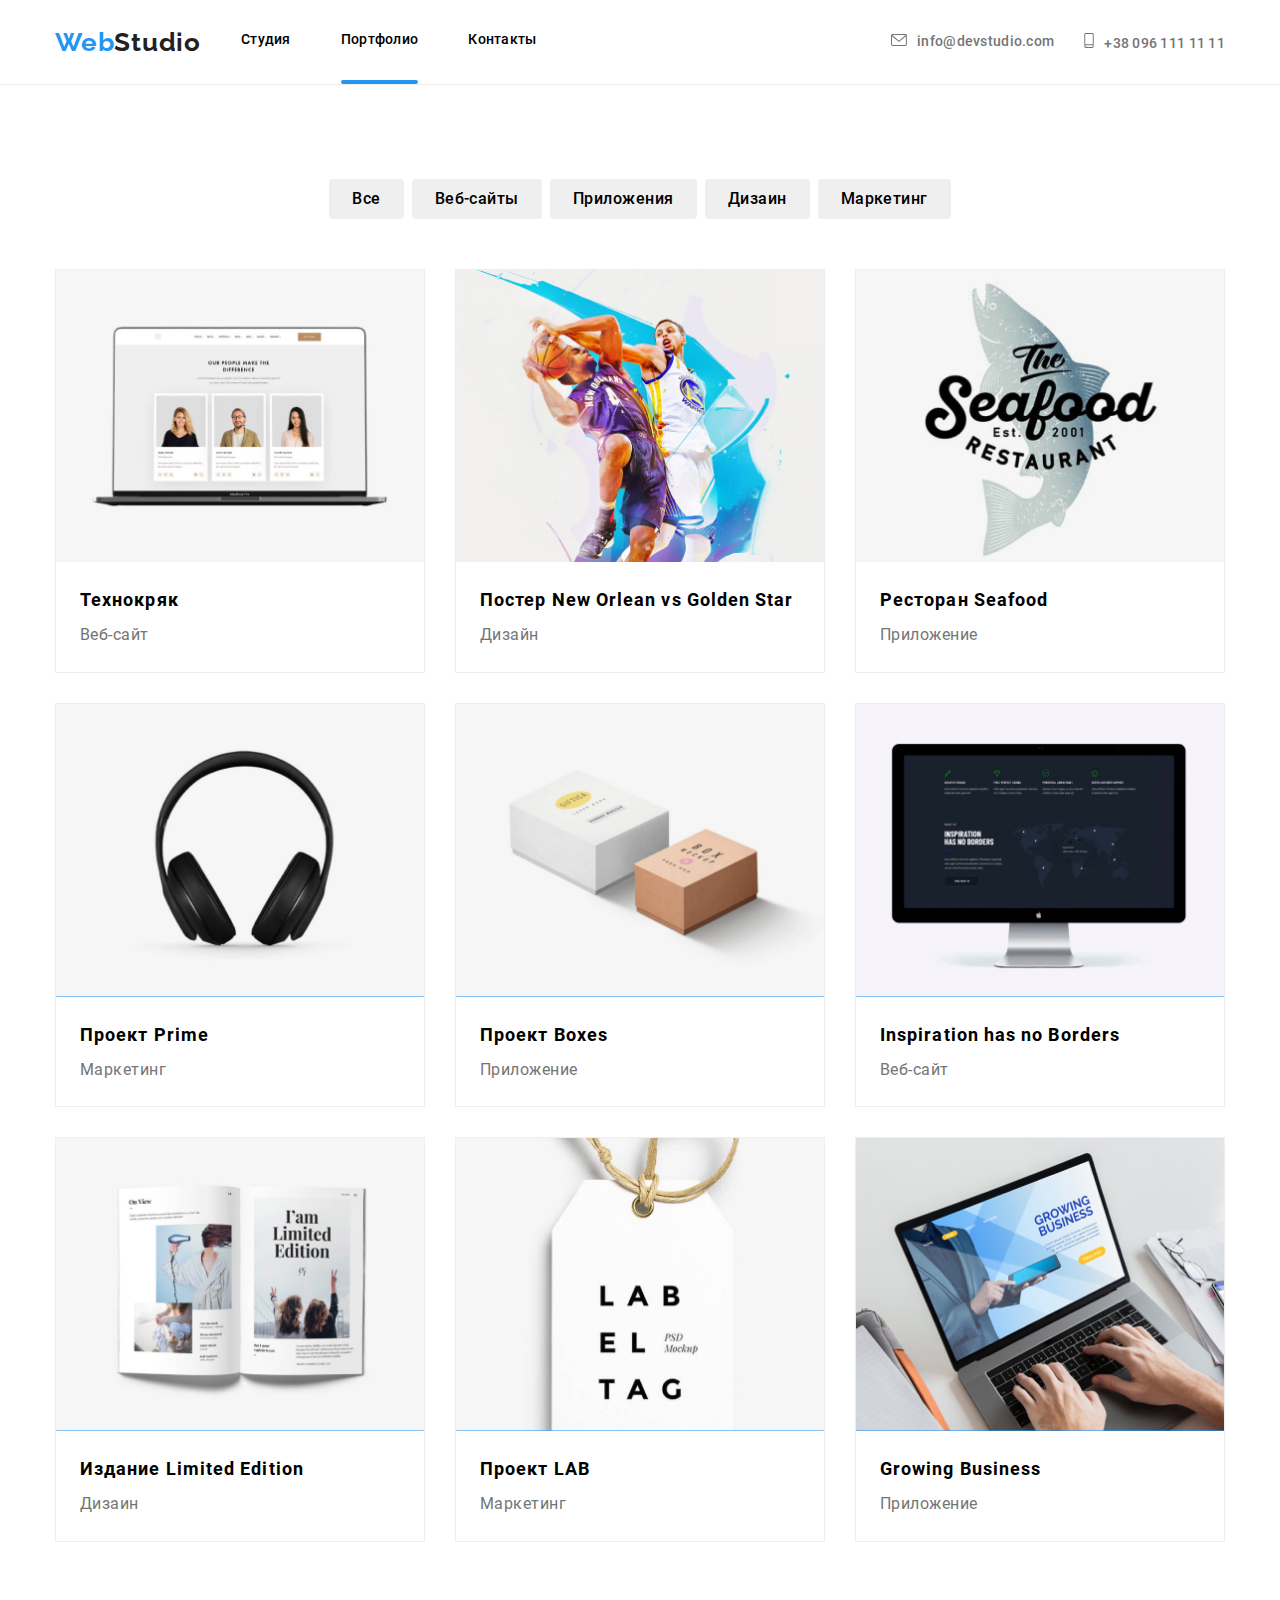
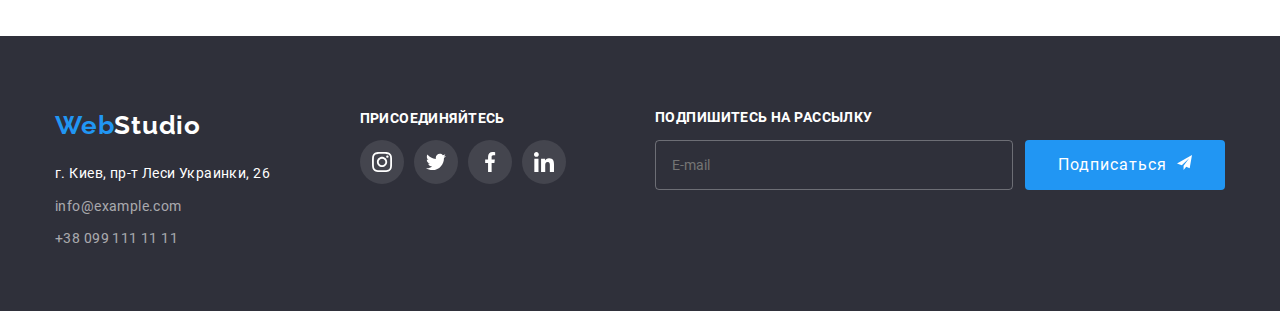
==== commit 90b109d2: "шрифты" ====
--- a/portfolio.html
+++ b/portfolio.html
@@ -6,10 +6,7 @@
     <title>Портфолио</title>
     <link rel="stylesheet" href="./css/portfolio.min.css" />
     <link rel="stylesheet" href="./css/normalize.css" />
-    <link
-      href="https://fonts.googleapis.com/css2?family=Raleway:wght@400;700&family=Roboto:wght@400;500;700&display=swap"
-      rel="stylesheet"
-    />
+       
   </head>
   <body>
     <!--Шапка сайта-->
--- a/css/portfolio.min.css
+++ b/css/portfolio.min.css
@@ -1,2 +1,2 @@
-/*! normalize.css v8.0.1 | MIT License | github.com/necolas/normalize.css */html{line-height:1.15;-webkit-text-size-adjust:100%}body{margin:0}main{display:block}h1{font-size:2em;margin:0.67em 0}hr{-webkit-box-sizing:content-box;box-sizing:content-box;height:0;overflow:visible}pre{font-family:monospace, monospace;font-size:1em}a{background-color:transparent}abbr[title]{border-bottom:none;text-decoration:underline;-webkit-text-decoration:underline dotted;text-decoration:underline dotted}b,strong{font-weight:bolder}code,kbd,samp{font-family:monospace, monospace;font-size:1em}small{font-size:80%}sub,sup{font-size:75%;line-height:0;position:relative;vertical-align:baseline}sub{bottom:-0.25em}sup{top:-0.5em}img{border-style:none}button,input,optgroup,select,textarea{font-family:inherit;font-size:100%;line-height:1.15;margin:0}button,input{overflow:visible}button,select{text-transform:none}button,[type="button"],[type="reset"],[type="submit"]{-webkit-appearance:button}button::-moz-focus-inner,[type="button"]::-moz-focus-inner,[type="reset"]::-moz-focus-inner,[type="submit"]::-moz-focus-inner{border-style:none;padding:0}button:-moz-focusring,[type="button"]:-moz-focusring,[type="reset"]:-moz-focusring,[type="submit"]:-moz-focusring{outline:1px dotted ButtonText}fieldset{padding:0.35em 0.75em 0.625em}legend{-webkit-box-sizing:border-box;box-sizing:border-box;color:inherit;display:table;max-width:100%;padding:0;white-space:normal}progress{vertical-align:baseline}textarea{overflow:auto}[type="checkbox"],[type="radio"]{-webkit-box-sizing:border-box;box-sizing:border-box;padding:0}[type="number"]::-webkit-inner-spin-button,[type="number"]::-webkit-outer-spin-button{height:auto}[type="search"]{-webkit-appearance:textfield;outline-offset:-2px}[type="search"]::-webkit-search-decoration{-webkit-appearance:none}::-webkit-file-upload-button{-webkit-appearance:button;font:inherit}details{display:block}summary{display:list-item}template{display:none}[hidden]{display:none}html{-webkit-box-sizing:border-box;box-sizing:border-box}*,*::before,*::after{-webkit-box-sizing:inherit;box-sizing:inherit}body{font-family:"Roboto", sans-serif;font-style:normal;font-weight:bold;font-size:14px;line-height:1.14;letter-spacing:0.03em;background:#fff}.conteiner{width:1200px;padding:0 15px;margin:0 auto}h1,h2,h3{margin-top:0;margin-bottom:0}.logo{font-family:"Raleway", sans-serif;font-style:normal;font-weight:bold;font-size:26px;line-height:1.19;letter-spacing:0.03em;text-decoration:none;color:#212121;padding-top:25px;padding-bottom:25px}.logo-part{color:#2196f3}.site-nav{display:-webkit-box;display:-ms-flexbox;display:flex;-webkit-box-align:center;-ms-flex-align:center;align-items:center;margin-right:auto;letter-spacing:0.02em}.container-heder{width:1200px;padding:0 15px;margin:0 auto}.flexbox{display:-webkit-box;display:-ms-flexbox;display:flex}.menu-link{font-style:normal;font-weight:500;font-size:14px;line-height:1.14;letter-spacing:0.02em;text-decoration:none;position:relative;display:block;padding-top:32px;padding-bottom:32px;-webkit-transition:color 250ms cubic-bezier(0.4, 0, 0.2, 1);transition:color 250ms cubic-bezier(0.4, 0, 0.2, 1)}.menu-link:focus,.menu-link:hover{color:#2196f3;fill:#2196f3}.menu-list{list-style:none;display:-webkit-box;display:-ms-flexbox;display:flex;margin-top:0px;margin-bottom:0px}.menu-list li{margin-right:50px}.menu-contact{list-style:none;-webkit-box-align:center;-ms-flex-align:center;align-items:center;text-decoration:none;display:-webkit-box;display:-ms-flexbox;display:flex;margin-top:0px;margin-bottom:0px}.menu-contact li{padding-top:30px;padding-bottom:30px;margin-right:30px}.menu-item{font-style:normal;text-decoration:none;font-weight:500;font-size:14px;line-height:1.14px;letter-spacing:0.02em;color:#757575;color:#757575;fill:#757575;-webkit-transition-duration:250ms;transition-duration:250ms;-webkit-transition-timing-function:cubic-bezier(0.4, 0, 0.2, 1);transition-timing-function:cubic-bezier(0.4, 0, 0.2, 1)}.menu-item:focus,.menu-item:hover{color:#2196f3;fill:#2196f3}.menu-contact li:nth-child(2n+0){margin-right:0}.icon-mail{margin-right:10px;width:16px;height:12px;fill:currentColor}.icon-smartphone{margin-right:10px;width:10px;height:15px;fill:currentColor}.main-nav{display:-webkit-box;display:-ms-flexbox;display:flex;-webkit-box-align:center;-ms-flex-align:center;align-items:center}.flex-nav{display:-webkit-box;display:-ms-flexbox;display:flex}.flex-nav li+li{margin-left:50px}.menu-button li+li{margin-left:8px;list-style:none}.active-link::after{display:-webkit-box;display:-ms-flexbox;display:flex;content:"";top:40px;left:0px;height:4px;width:100%;border-radius:2px;background:#2196f3;-webkit-transform:translateY(34px);transform:translateY(34px)}a{text-decoration:none;color:#000}.section{padding-bottom:94px;padding-top:94px;border-top:1px solid #ECECEC}.container-filter{display:-webkit-box;display:-ms-flexbox;display:flex;-webkit-box-pack:center;-ms-flex-pack:center;justify-content:center;list-style:none;margin:0;padding:0}.btn{font-style:normal;font-weight:500;font-size:16px;line-height:1.62;text-align:center;letter-spacing:0.03em;border:1px solid transparent;border-radius:4px;padding-top:6px;padding-right:22px;padding-bottom:6px;padding-left:22px;-webkit-transition-duration:250ms;transition-duration:250ms;-webkit-transition-timing-function:cubic-bezier(0.4, 0, 0.2, 1);transition-timing-function:cubic-bezier(0.4, 0, 0.2, 1)}.btn:hover,.btn:focus{background:#2196f3;color:#f5f4fa;-webkit-box-shadow:0px 3px 1px rgba(0,0,0,0.1),0px 1px 2px rgba(0,0,0,0.08),0px 2px 2px rgba(0,0,0,0.12);box-shadow:0px 3px 1px rgba(0,0,0,0.1),0px 1px 2px rgba(0,0,0,0.08),0px 2px 2px rgba(0,0,0,0.12)}.button:not(:last-child){margin-right:8px;border-radius:4px}.container-list{display:-webkit-box;display:-ms-flexbox;display:flex;-ms-flex-wrap:wrap;flex-wrap:wrap;margin:0;padding:0;margin-top:50px}.container-li{display:block;margin-right:30px;width:calc((100% - 60px) / 3)}.container-li:nth-last-child(-n+3){margin-bottom:0}.container-li:nth-child(3n+0){margin-right:0}.container-li{margin-bottom:30px;border:1px solid #EEEEEE}.container-li:hover{-webkit-box-shadow:0px 1px 1px rgba(0,0,0,0.12),0px 4px 4px rgba(0,0,0,0.06),1px 4px 6px rgba(0,0,0,0.16);box-shadow:0px 1px 1px rgba(0,0,0,0.12),0px 4px 4px rgba(0,0,0,0.06),1px 4px 6px rgba(0,0,0,0.16)}.container-li:focus{-webkit-box-shadow:0px 1px 1px rgba(0,0,0,0.12),0px 4px 4px rgba(0,0,0,0.06),1px 4px 6px rgba(0,0,0,0.16);box-shadow:0px 1px 1px rgba(0,0,0,0.12),0px 4px 4px rgba(0,0,0,0.06),1px 4px 6px rgba(0,0,0,0.16)}.portfolio-link img{display:block}.portfolio-link:hover .port-text{overflow:visible;-webkit-transform:translateY(0);transform:translateY(0);-webkit-transition-duration:250ms,cubic-bezier(0.4, 0, 0.2, 1);transition-duration:250ms,cubic-bezier(0.4, 0, 0.2, 1)}.box-hover{position:relative;display:block;overflow:hidden}.img{display:block;max-width:100%;height:auto}.port-text{position:absolute;left:0;top:0;width:100%;height:100%;padding:63px 24px;background-color:rgba(33,150,243,0.9);-webkit-transform:translateY(100%);transform:translateY(100%);-webkit-transition-duration:250ms;transition-duration:250ms;-webkit-transition-timing-function:cubic-bezier(0.4, 0, 0.2, 1);transition-timing-function:cubic-bezier(0.4, 0, 0.2, 1)}.text{font-style:normal;font-weight:normal;font-size:18px;line-height:1.56;letter-spacing:0.03em;text-decoration:none;color:#fff;padding:0;margin:0;color:250ms}.block-text{padding-left:24px;padding-right:24px;padding-bottom:20px;padding-top:20px}.title{font-style:normal;font-weight:bold;font-size:18px;line-height:2;letter-spacing:0.06em;text-decoration:none}.subtitle{font-style:normal;font-weight:normal;font-size:16px;line-height:1.88px;letter-spacing:0.03em;color:#757575;text-decoration:none}.footer{font-family:"Roboto", sans-serif;font-style:normal;font-weight:normal;font-size:14px;line-height:1.71;letter-spacing:0.03em;background:#2f303a;background-size:cover;background-repeat:no-repeat;background-position:center;margin-left:auto;margin-right:auto;padding-top:60px;padding-bottom:60px}.logo-footer{font-family:"Raleway", sans-serif;font-style:normal;font-weight:bold;font-size:26px;line-height:1.19;letter-spacing:0.03em;text-decoration:none;color:#fff}.logo-footerpart{color:#2196f3}.footer-block>a.logo{display:inline-block;margin-top:60px;margin-left:0}.address{margin-top:20px;list-style:none;color:#fff;list-style:none;padding:0}.block-padding{padding-left:0;padding-right:0}.address .contacts{color:#fff;list-style:none;padding:0}.contacts{font-style:normal;color:#fff;text-decoration:none}.contacts-item{display:block;text-decoration:none;font-style:normal;list-style:none;color:rgba(255,255,255,0.6);margin-top:9px}.footer>.conteiner{display:-webkit-box;display:-ms-flexbox;display:flex;-webkit-box-pack:justify;-ms-flex-pack:justify;justify-content:space-between}.footer-block>.heder-social{display:-webkit-box;display:-ms-flexbox;display:flex;-webkit-box-pack:space-evenly;-ms-flex-pack:space-evenly;justify-content:space-evenly;text-transform:uppercase;font-size:14px}.footer-social{display:-webkit-box;display:-ms-flexbox;display:flex;list-style:none}.link-items:not(:last-child){margin-right:10px}.heder-social{font-family:Roboto;font-style:normal;font-weight:bold;font-size:14px;line-height:16px;letter-spacing:0.03em;text-transform:uppercase;color:#fff}.soc-footer{-webkit-box-pack:center;-ms-flex-pack:center;justify-content:center;-webkit-box-align:center;-ms-flex-align:center;align-items:center;display:-webkit-box;display:-ms-flexbox;display:flex;width:44px;height:44px;background-color:rgba(255,255,255,0.1);fill:#ffffff;border-radius:50%}.soc-footer:hover,.soc-footer:focus{background-color:#2196f3;-webkit-transition-duration:250ms;transition-duration:250ms;-webkit-transition-timing-function:cubic-bezier(0.4, 0, 0.2, 1);transition-timing-function:cubic-bezier(0.4, 0, 0.2, 1)}.aside{font-weight:bold;line-height:1.14;text-transform:uppercase;color:#fff}.button{font-size:16px;line-height:1.87;-webkit-box-align:center;-ms-flex-align:center;align-items:center;text-align:center;display:inline-block;letter-spacing:0.06em;color:#fff;background:#2196f3;width:200px;height:50px;border:transparent;border-radius:4px;padding:10px 32px}.button:focus,.button:hover{background:#2196f3;color:#f5f4fa}.fly::after{display:inline-block;content:"";width:15px;height:15px;margin-left:10px;background-image:url(../images/дз4/fly.svg);background-size:contain;background-repeat:no-repeat;background-position:right}.label-footer{display:-webkit-box;display:-ms-flexbox;display:flex}.input-footer{-webkit-box-sizing:border-box;box-sizing:border-box;width:358px;height:50px;padding:12px 0px 12px 16px;background-color:transparent;border:1px solid rgba(255,255,255,0.3);border-radius:4px;-webkit-transition:border 250ms cubic-bezier(0.4, 0, 0.2, 1);transition:border 250ms cubic-bezier(0.4, 0, 0.2, 1);margin-right:12px}.button-form{display:-webkit-box;display:-ms-flexbox;display:flex;-webkit-box-pack:center;-ms-flex-pack:center;justify-content:center;border:none;-webkit-transition:-webkit-transform 250ms cubic-bezier(0.4, 0, 0.2, 1);transition:-webkit-transform 250ms cubic-bezier(0.4, 0, 0.2, 1);transition:transform 250ms cubic-bezier(0.4, 0, 0.2, 1);transition:transform 250ms cubic-bezier(0.4, 0, 0.2, 1), -webkit-transform 250ms cubic-bezier(0.4, 0, 0.2, 1)}.backdrop{position:fixed;top:0px;left:0;width:100%;height:100%;background-color:rgba(0,0,0,0.2)}.backdrop.is-hidden{opacity:0;pointer-events:none}.modal{position:absolute;width:528px;top:50%;left:50%;-webkit-transform:translate(-50%, -50%);transform:translate(-50%, -50%);background:#FFFFFF;border-radius:4px}.modal-close{display:block;width:11px;height:11px;margin-left:auto;margin-right:auto}.btn-close{position:absolute;display:block;width:30px;height:30px;top:8px;right:8px;border-radius:50%;border:1px solid gray;background-color:white}.btn-close:focus,.btn-close:hover{outline:0;-webkit-box-shadow:0 0 1pt 1pt #2196f3;box-shadow:0 0 1pt 1pt #2196f3;fill:#2196F3;cursor:pointer}.active-link::after{display:-webkit-box;display:-ms-flexbox;display:flex;content:"";left:0px;top:40px;height:4px;width:100%;border-radius:2px;background:#2196f3;-webkit-transform:translateY(32px);transform:translateY(32px)}.form-block{padding:40px}.form-title{font-style:normal;font-weight:bold;font-size:20px;line-height:23px;text-align:center;letter-spacing:0.03em;margin-bottom:30px;color:#212121}.form-field{font-weight:normal;font-size:12px;line-height:1.17;letter-spacing:0.01em;color:#757575;position:relative;display:-webkit-box;display:-ms-flexbox;display:flex;-webkit-box-orient:vertical;-webkit-box-direction:normal;-ms-flex-direction:column;flex-direction:column;margin-bottom:28px}.form-input{width:448px;height:40px;padding-left:40px;border:1px solid rgba(33,33,33,0.2);border-radius:4px;-webkit-transition:border 250ms cubic-bezier(0.4, 0, 0.2, 1);transition:border 250ms cubic-bezier(0.4, 0, 0.2, 1)}.form-label{margin-bottom:4px}.icon-modal{position:absolute;top:50%;left:15px;display:inline-block;color:#212121}.comment-textarea{padding:12px;resize:none;width:448px;height:120px;border:1px solid rgba(33,33,33,0.2);border-radius:4px}.form-field input:focus,.form-field input:hover,.form-field textarea:focus,.form-field textarea:hover{outline-color:#2196F3;color:#2196F3;cursor:pointer}.form-field input:focus ~ .icon-modal{fill:#2196F3;-webkit-transition-duration:250ms;transition-duration:250ms;-webkit-transition-timing-function:cubic-bezier(0.4, 0, 0.2, 1);transition-timing-function:cubic-bezier(0.4, 0, 0.2, 1)}.form-field textarea{-webkit-transition-duration:250ms;transition-duration:250ms;-webkit-transition-timing-function:cubic-bezier(0.4, 0, 0.2, 1);transition-timing-function:cubic-bezier(0.4, 0, 0.2, 1)}.modal-form .checkbox-label{display:-webkit-box;display:-ms-flexbox;display:flex;-webkit-box-align:center;-ms-flex-align:center;align-items:center;padding-left:13px}.checkbox{position:absolute;padding:0;border:0;height:1px;width:1px;overflow:hidden}.checkbox-label{font-weight:normal;font-size:14px;line-height:1.71;letter-spacing:0.03em;color:#757575}.checkbox-icon{display:inline-block;width:16px;height:15px;margin-right:7px;border:1px solid #757575;border-radius:2px}.checkbox:checked+.checkbox-icon{border-color:transparent;background-color:#2196f3;background-origin:border-box;background-size:contain}.btn-modal{font-weight:bold;font-size:16px;line-height:1.87;-webkit-box-align:center;-ms-flex-align:center;align-items:center;text-align:center;letter-spacing:0.06em;color:#FFFFFF;display:block;margin-right:auto;margin-left:auto;margin-top:30px;width:200px;height:50px;background:#188CE8;-webkit-box-shadow:0px 4px 4px rgba(0,0,0,0.15);box-shadow:0px 4px 4px rgba(0,0,0,0.15);border-radius:4px;border:transparent;-webkit-transition:-webkit-transform 250ms cubic-bezier(0.4, 0, 0.2, 1);transition:-webkit-transform 250ms cubic-bezier(0.4, 0, 0.2, 1);transition:transform 250ms cubic-bezier(0.4, 0, 0.2, 1);transition:transform 250ms cubic-bezier(0.4, 0, 0.2, 1), -webkit-transform 250ms cubic-bezier(0.4, 0, 0.2, 1)}.btn-modal:hover{cursor:pointer}
+@font-face{font-family:'Roboto';font-style:normal;font-weight:400;src:url("/fonts/roboto-v20-latin_cyrillic-regular.woff2") format("woff2"),url("/fonts/roboto-v20-latin_cyrillic-regular.woff") format("woff")}@font-face{font-family:'Roboto';font-style:normal;font-weight:500;src:url("/fonts/roboto-v20-latin_cyrillic-500.woff2") format("woff2"),url("/fonts/roboto-v20-latin_cyrillic-500.woff") format("woff")}@font-face{font-family:'Roboto';font-style:normal;font-weight:700;src:url("/fonts/roboto-v20-latin_cyrillic-700.woff2") format("woff2"),url("/fonts/roboto-v20-latin_cyrillic-700.woff") format("woff")}@font-face{font-family:'Raleway';font-style:normal;font-weight:400;src:url("/fonts/raleway-v17-latin_cyrillic-regular.woff2") format("woff2"),url("/fonts/raleway-v17-latin_cyrillic-regular.woff") format("woff")}@font-face{font-family:'Raleway';font-style:normal;font-weight:700;src:url("/fonts/raleway-v17-latin_cyrillic-700.woff2") format("woff2"),url("/fonts/raleway-v17-latin_cyrillic-700.woff") format("woff")}/*! normalize.css v8.0.1 | MIT License | github.com/necolas/normalize.css */html{line-height:1.15;-webkit-text-size-adjust:100%}body{margin:0}main{display:block}h1{font-size:2em;margin:0.67em 0}hr{-webkit-box-sizing:content-box;box-sizing:content-box;height:0;overflow:visible}pre{font-family:monospace, monospace;font-size:1em}a{background-color:transparent}abbr[title]{border-bottom:none;text-decoration:underline;-webkit-text-decoration:underline dotted;text-decoration:underline dotted}b,strong{font-weight:bolder}code,kbd,samp{font-family:monospace, monospace;font-size:1em}small{font-size:80%}sub,sup{font-size:75%;line-height:0;position:relative;vertical-align:baseline}sub{bottom:-0.25em}sup{top:-0.5em}img{border-style:none}button,input,optgroup,select,textarea{font-family:inherit;font-size:100%;line-height:1.15;margin:0}button,input{overflow:visible}button,select{text-transform:none}button,[type="button"],[type="reset"],[type="submit"]{-webkit-appearance:button}button::-moz-focus-inner,[type="button"]::-moz-focus-inner,[type="reset"]::-moz-focus-inner,[type="submit"]::-moz-focus-inner{border-style:none;padding:0}button:-moz-focusring,[type="button"]:-moz-focusring,[type="reset"]:-moz-focusring,[type="submit"]:-moz-focusring{outline:1px dotted ButtonText}fieldset{padding:0.35em 0.75em 0.625em}legend{-webkit-box-sizing:border-box;box-sizing:border-box;color:inherit;display:table;max-width:100%;padding:0;white-space:normal}progress{vertical-align:baseline}textarea{overflow:auto}[type="checkbox"],[type="radio"]{-webkit-box-sizing:border-box;box-sizing:border-box;padding:0}[type="number"]::-webkit-inner-spin-button,[type="number"]::-webkit-outer-spin-button{height:auto}[type="search"]{-webkit-appearance:textfield;outline-offset:-2px}[type="search"]::-webkit-search-decoration{-webkit-appearance:none}::-webkit-file-upload-button{-webkit-appearance:button;font:inherit}details{display:block}summary{display:list-item}template{display:none}[hidden]{display:none}html{-webkit-box-sizing:border-box;box-sizing:border-box}*,*::before,*::after{-webkit-box-sizing:inherit;box-sizing:inherit}body{font-family:"Roboto", sans-serif;font-style:normal;font-weight:bold;font-size:14px;line-height:1.14;letter-spacing:0.03em;background:#fff}.conteiner{width:1200px;padding:0 15px;margin:0 auto}h1,h2,h3{margin-top:0;margin-bottom:0}.logo{font-family:"Raleway", sans-serif;font-style:normal;font-weight:bold;font-size:26px;line-height:1.19;letter-spacing:0.03em;text-decoration:none;color:#212121;padding-top:25px;padding-bottom:25px}.logo-part{color:#2196f3}.site-nav{display:-webkit-box;display:-ms-flexbox;display:flex;-webkit-box-align:center;-ms-flex-align:center;align-items:center;margin-right:auto;letter-spacing:0.02em}.container-heder{width:1200px;padding:0 15px;margin:0 auto}.flexbox{display:-webkit-box;display:-ms-flexbox;display:flex}.menu-link{font-style:normal;font-weight:500;font-size:14px;line-height:1.14;letter-spacing:0.02em;text-decoration:none;position:relative;display:block;padding-top:32px;padding-bottom:32px;-webkit-transition:color 250ms cubic-bezier(0.4, 0, 0.2, 1);transition:color 250ms cubic-bezier(0.4, 0, 0.2, 1)}.menu-link:focus,.menu-link:hover{color:#2196f3;fill:#2196f3}.menu-list{list-style:none;display:-webkit-box;display:-ms-flexbox;display:flex;margin-top:0px;margin-bottom:0px}.menu-list li{margin-right:50px}.menu-contact{list-style:none;-webkit-box-align:center;-ms-flex-align:center;align-items:center;text-decoration:none;display:-webkit-box;display:-ms-flexbox;display:flex;margin-top:0px;margin-bottom:0px}.menu-contact li{padding-top:30px;padding-bottom:30px;margin-right:30px}.menu-item{font-style:normal;text-decoration:none;font-weight:500;font-size:14px;line-height:1.14px;letter-spacing:0.02em;color:#757575;fill:#757575;-webkit-transition-duration:250ms;transition-duration:250ms;-webkit-transition-timing-function:cubic-bezier(0.4, 0, 0.2, 1);transition-timing-function:cubic-bezier(0.4, 0, 0.2, 1)}.menu-item:focus,.menu-item:hover{color:#2196f3;fill:#2196f3}.menu-contact li:nth-child(2n+0){margin-right:0}.icon-mail{margin-right:10px;width:16px;height:12px;fill:currentColor}.icon-smartphone{margin-right:10px;width:10px;height:15px;fill:currentColor}.main-nav{display:-webkit-box;display:-ms-flexbox;display:flex;-webkit-box-align:center;-ms-flex-align:center;align-items:center}.flex-nav{display:-webkit-box;display:-ms-flexbox;display:flex}.flex-nav li+li{margin-left:50px}.menu-button li+li{margin-left:8px;list-style:none}.active-link::after{display:-webkit-box;display:-ms-flexbox;display:flex;content:"";top:40px;left:0px;height:4px;width:100%;border-radius:2px;background:#2196f3;-webkit-transform:translateY(34px);transform:translateY(34px)}a{text-decoration:none;color:#000}.section{padding-bottom:94px;padding-top:94px;border-top:1px solid #ECECEC}.container-filter{display:-webkit-box;display:-ms-flexbox;display:flex;-webkit-box-pack:center;-ms-flex-pack:center;justify-content:center;list-style:none;margin:0;padding:0}.btn{font-style:normal;font-weight:500;font-size:16px;line-height:1.62;text-align:center;letter-spacing:0.03em;border:1px solid transparent;border-radius:4px;padding-top:6px;padding-right:22px;padding-bottom:6px;padding-left:22px;-webkit-transition-duration:250ms;transition-duration:250ms;-webkit-transition-timing-function:cubic-bezier(0.4, 0, 0.2, 1);transition-timing-function:cubic-bezier(0.4, 0, 0.2, 1)}.btn:hover,.btn:focus{background:#2196f3;color:#f5f4fa;-webkit-box-shadow:0px 3px 1px rgba(0,0,0,0.1),0px 1px 2px rgba(0,0,0,0.08),0px 2px 2px rgba(0,0,0,0.12);box-shadow:0px 3px 1px rgba(0,0,0,0.1),0px 1px 2px rgba(0,0,0,0.08),0px 2px 2px rgba(0,0,0,0.12)}.button:not(:last-child){margin-right:8px;border-radius:4px}.container-list{display:-webkit-box;display:-ms-flexbox;display:flex;-ms-flex-wrap:wrap;flex-wrap:wrap;margin:0;padding:0;margin-top:50px}.container-li{display:block;margin-right:30px;width:calc((100% - 60px) / 3)}.container-li:nth-last-child(-n+3){margin-bottom:0}.container-li:nth-child(3n+0){margin-right:0}.container-li{margin-bottom:30px;border:1px solid #EEEEEE}.container-li:hover{-webkit-box-shadow:0px 1px 1px rgba(0,0,0,0.12),0px 4px 4px rgba(0,0,0,0.06),1px 4px 6px rgba(0,0,0,0.16);box-shadow:0px 1px 1px rgba(0,0,0,0.12),0px 4px 4px rgba(0,0,0,0.06),1px 4px 6px rgba(0,0,0,0.16)}.container-li:focus{-webkit-box-shadow:0px 1px 1px rgba(0,0,0,0.12),0px 4px 4px rgba(0,0,0,0.06),1px 4px 6px rgba(0,0,0,0.16);box-shadow:0px 1px 1px rgba(0,0,0,0.12),0px 4px 4px rgba(0,0,0,0.06),1px 4px 6px rgba(0,0,0,0.16)}.portfolio-link img{display:block}.portfolio-link:hover .port-text{overflow:visible;-webkit-transform:translateY(0);transform:translateY(0);-webkit-transition-duration:250ms,cubic-bezier(0.4, 0, 0.2, 1);transition-duration:250ms,cubic-bezier(0.4, 0, 0.2, 1)}.box-hover{position:relative;display:block;overflow:hidden}.img{display:block;max-width:100%;height:auto}.port-text{position:absolute;left:0;top:0;width:100%;height:100%;padding:63px 24px;background-color:rgba(33,150,243,0.9);-webkit-transform:translateY(100%);transform:translateY(100%);-webkit-transition-duration:250ms;transition-duration:250ms;-webkit-transition-timing-function:cubic-bezier(0.4, 0, 0.2, 1);transition-timing-function:cubic-bezier(0.4, 0, 0.2, 1)}.text{font-style:normal;font-weight:normal;font-size:18px;line-height:1.56;letter-spacing:0.03em;text-decoration:none;color:#fff;padding:0;margin:0;color:250ms}.block-text{padding-left:24px;padding-right:24px;padding-bottom:20px;padding-top:20px}.title{font-style:normal;font-weight:bold;font-size:18px;line-height:2;letter-spacing:0.06em;text-decoration:none}.subtitle{font-style:normal;font-weight:normal;font-size:16px;line-height:1.88px;letter-spacing:0.03em;color:#757575;text-decoration:none}.footer{font-family:"Roboto", sans-serif;font-style:normal;font-weight:normal;font-size:14px;line-height:1.71;letter-spacing:0.03em;background:#2f303a;background-size:cover;background-repeat:no-repeat;background-position:center;margin-left:auto;margin-right:auto;padding-top:60px;padding-bottom:60px}.logo-footer{font-family:"Raleway", sans-serif;font-style:normal;font-weight:bold;font-size:26px;line-height:1.19;letter-spacing:0.03em;text-decoration:none;color:#fff}.logo-footerpart{color:#2196f3}.footer-block>a.logo{display:inline-block;margin-top:60px;margin-left:0}.address{margin-top:20px;list-style:none;color:#fff;list-style:none;padding:0}.block-padding{padding-left:0;padding-right:0}.address .contacts{color:#fff;list-style:none;padding:0}.contacts{font-style:normal;color:#fff;text-decoration:none}.contacts-item{display:block;text-decoration:none;font-style:normal;list-style:none;color:rgba(255,255,255,0.6);margin-top:9px}.footer>.conteiner{display:-webkit-box;display:-ms-flexbox;display:flex;-webkit-box-pack:justify;-ms-flex-pack:justify;justify-content:space-between}.footer-block>.heder-social{display:-webkit-box;display:-ms-flexbox;display:flex;-webkit-box-pack:space-evenly;-ms-flex-pack:space-evenly;justify-content:space-evenly;text-transform:uppercase;font-size:14px}.footer-social{display:-webkit-box;display:-ms-flexbox;display:flex;list-style:none}.link-items:not(:last-child){margin-right:10px}.heder-social{font-family:Roboto;font-style:normal;font-weight:bold;font-size:14px;line-height:16px;letter-spacing:0.03em;text-transform:uppercase;color:#fff}.soc-footer{-webkit-box-pack:center;-ms-flex-pack:center;justify-content:center;-webkit-box-align:center;-ms-flex-align:center;align-items:center;display:-webkit-box;display:-ms-flexbox;display:flex;width:44px;height:44px;background-color:rgba(255,255,255,0.1);fill:#ffffff;border-radius:50%}.soc-footer:hover,.soc-footer:focus{background-color:#2196f3;-webkit-transition-duration:250ms;transition-duration:250ms;-webkit-transition-timing-function:cubic-bezier(0.4, 0, 0.2, 1);transition-timing-function:cubic-bezier(0.4, 0, 0.2, 1)}.aside{font-weight:bold;line-height:1.14;text-transform:uppercase;color:#fff}.button{font-size:16px;line-height:1.87;-webkit-box-align:center;-ms-flex-align:center;align-items:center;text-align:center;display:inline-block;letter-spacing:0.06em;color:#fff;background:#2196f3;width:200px;height:50px;border:transparent;border-radius:4px;padding:10px 32px}.button:focus,.button:hover{background:#2196f3;color:#f5f4fa}.fly::after{display:inline-block;content:"";width:15px;height:15px;margin-left:10px;background-image:url(../images/дз4/fly.svg);background-size:contain;background-repeat:no-repeat;background-position:right}.label-footer{display:-webkit-box;display:-ms-flexbox;display:flex}.input-footer{-webkit-box-sizing:border-box;box-sizing:border-box;width:358px;height:50px;padding:12px 0px 12px 16px;background-color:transparent;border:1px solid rgba(255,255,255,0.3);border-radius:4px;-webkit-transition:border 250ms cubic-bezier(0.4, 0, 0.2, 1);transition:border 250ms cubic-bezier(0.4, 0, 0.2, 1);margin-right:12px}.button-form{display:-webkit-box;display:-ms-flexbox;display:flex;-webkit-box-pack:center;-ms-flex-pack:center;justify-content:center;border:none;-webkit-transition:-webkit-transform 250ms cubic-bezier(0.4, 0, 0.2, 1);transition:-webkit-transform 250ms cubic-bezier(0.4, 0, 0.2, 1);transition:transform 250ms cubic-bezier(0.4, 0, 0.2, 1);transition:transform 250ms cubic-bezier(0.4, 0, 0.2, 1), -webkit-transform 250ms cubic-bezier(0.4, 0, 0.2, 1)}.backdrop{position:fixed;top:0px;left:0;width:100%;height:100%;background-color:rgba(0,0,0,0.2)}.backdrop.is-hidden{opacity:0;pointer-events:none}.modal{position:absolute;width:528px;top:50%;left:50%;-webkit-transform:translate(-50%, -50%);transform:translate(-50%, -50%);background:#FFFFFF;border-radius:4px}.modal-close{display:block;width:11px;height:11px;margin-left:auto;margin-right:auto}.btn-close{position:absolute;display:block;width:30px;height:30px;top:8px;right:8px;border-radius:50%;border:1px solid gray;background-color:white}.btn-close:focus,.btn-close:hover{outline:0;-webkit-box-shadow:0 0 1pt 1pt #2196f3;box-shadow:0 0 1pt 1pt #2196f3;fill:#2196F3;cursor:pointer}.active-link::after{display:-webkit-box;display:-ms-flexbox;display:flex;content:"";left:0px;top:40px;height:4px;width:100%;border-radius:2px;background:#2196f3;-webkit-transform:translateY(32px);transform:translateY(32px)}.form-block{padding:40px}.form-title{font-style:normal;font-weight:bold;font-size:20px;line-height:23px;text-align:center;letter-spacing:0.03em;margin-bottom:30px;color:#212121}.form-field{font-weight:normal;font-size:12px;line-height:1.17;letter-spacing:0.01em;color:#757575;position:relative;display:-webkit-box;display:-ms-flexbox;display:flex;-webkit-box-orient:vertical;-webkit-box-direction:normal;-ms-flex-direction:column;flex-direction:column;margin-bottom:28px}.form-input{width:448px;height:40px;padding-left:40px;border:1px solid rgba(33,33,33,0.2);border-radius:4px;-webkit-transition:border 250ms cubic-bezier(0.4, 0, 0.2, 1);transition:border 250ms cubic-bezier(0.4, 0, 0.2, 1)}.form-label{margin-bottom:4px}.icon-modal{position:absolute;top:50%;left:15px;display:inline-block;color:#212121}.comment-textarea{padding:12px;resize:none;width:448px;height:120px;border:1px solid rgba(33,33,33,0.2);border-radius:4px}.form-field input:focus,.form-field input:hover,.form-field textarea:focus,.form-field textarea:hover{outline-color:#2196F3;color:#2196F3;cursor:pointer}.form-field input:focus ~ .icon-modal{fill:#2196F3;-webkit-transition-duration:250ms;transition-duration:250ms;-webkit-transition-timing-function:cubic-bezier(0.4, 0, 0.2, 1);transition-timing-function:cubic-bezier(0.4, 0, 0.2, 1)}.form-field textarea{-webkit-transition-duration:250ms;transition-duration:250ms;-webkit-transition-timing-function:cubic-bezier(0.4, 0, 0.2, 1);transition-timing-function:cubic-bezier(0.4, 0, 0.2, 1)}.modal-form .checkbox-label{display:-webkit-box;display:-ms-flexbox;display:flex;-webkit-box-align:center;-ms-flex-align:center;align-items:center;padding-left:13px}.checkbox{position:absolute;padding:0;border:0;height:1px;width:1px;overflow:hidden}.checkbox-label{font-weight:normal;font-size:14px;line-height:1.71;letter-spacing:0.03em;color:#757575}.checkbox-icon{display:inline-block;width:16px;height:15px;margin-right:7px;border:1px solid #757575;border-radius:2px}.checkbox:checked+.checkbox-icon{border-color:transparent;background-color:#2196f3;background-origin:border-box;background-size:contain}.btn-modal{font-weight:bold;font-size:16px;line-height:1.87;-webkit-box-align:center;-ms-flex-align:center;align-items:center;text-align:center;letter-spacing:0.06em;color:#FFFFFF;display:block;margin-right:auto;margin-left:auto;margin-top:30px;width:200px;height:50px;background:#188CE8;-webkit-box-shadow:0px 4px 4px rgba(0,0,0,0.15);box-shadow:0px 4px 4px rgba(0,0,0,0.15);border-radius:4px;border:transparent;-webkit-transition:-webkit-transform 250ms cubic-bezier(0.4, 0, 0.2, 1);transition:-webkit-transform 250ms cubic-bezier(0.4, 0, 0.2, 1);transition:transform 250ms cubic-bezier(0.4, 0, 0.2, 1);transition:transform 250ms cubic-bezier(0.4, 0, 0.2, 1), -webkit-transform 250ms cubic-bezier(0.4, 0, 0.2, 1)}.btn-modal:hover{cursor:pointer}
 /*# sourceMappingURL=portfolio.min.css.map */